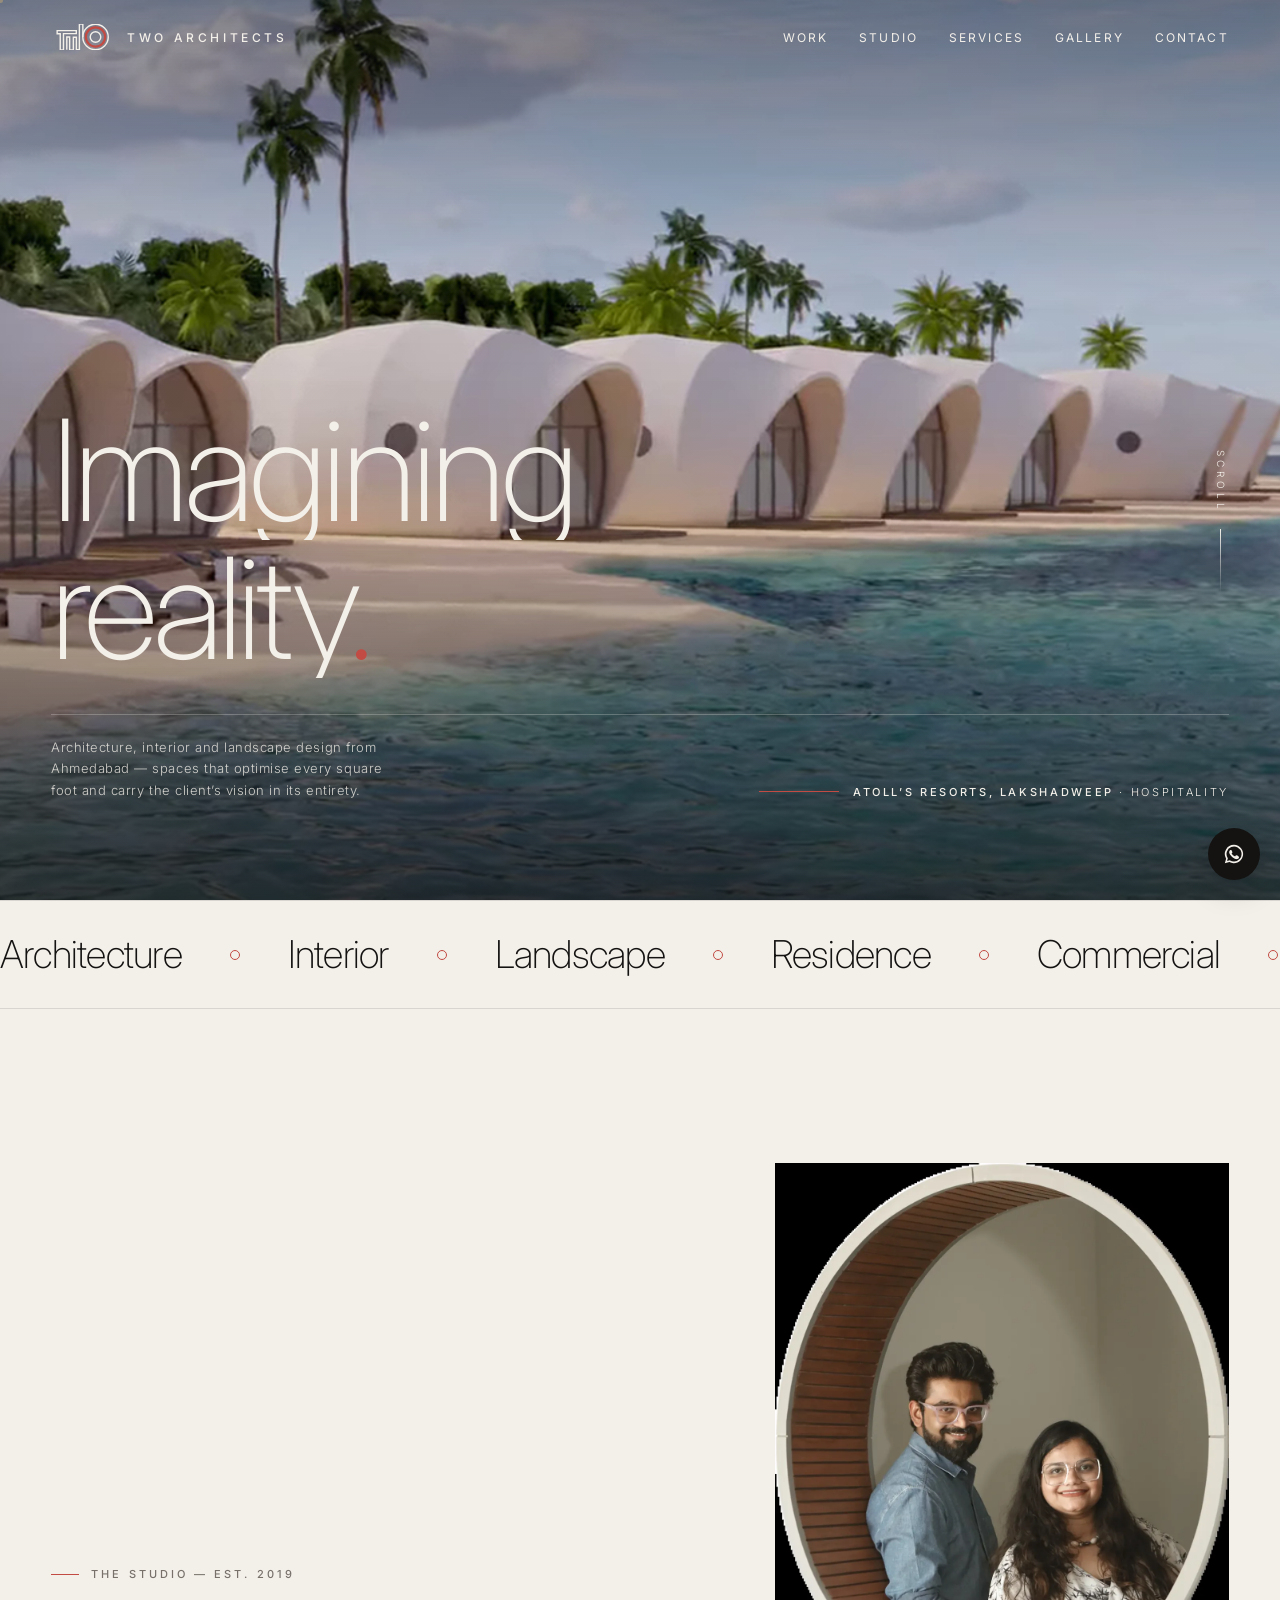
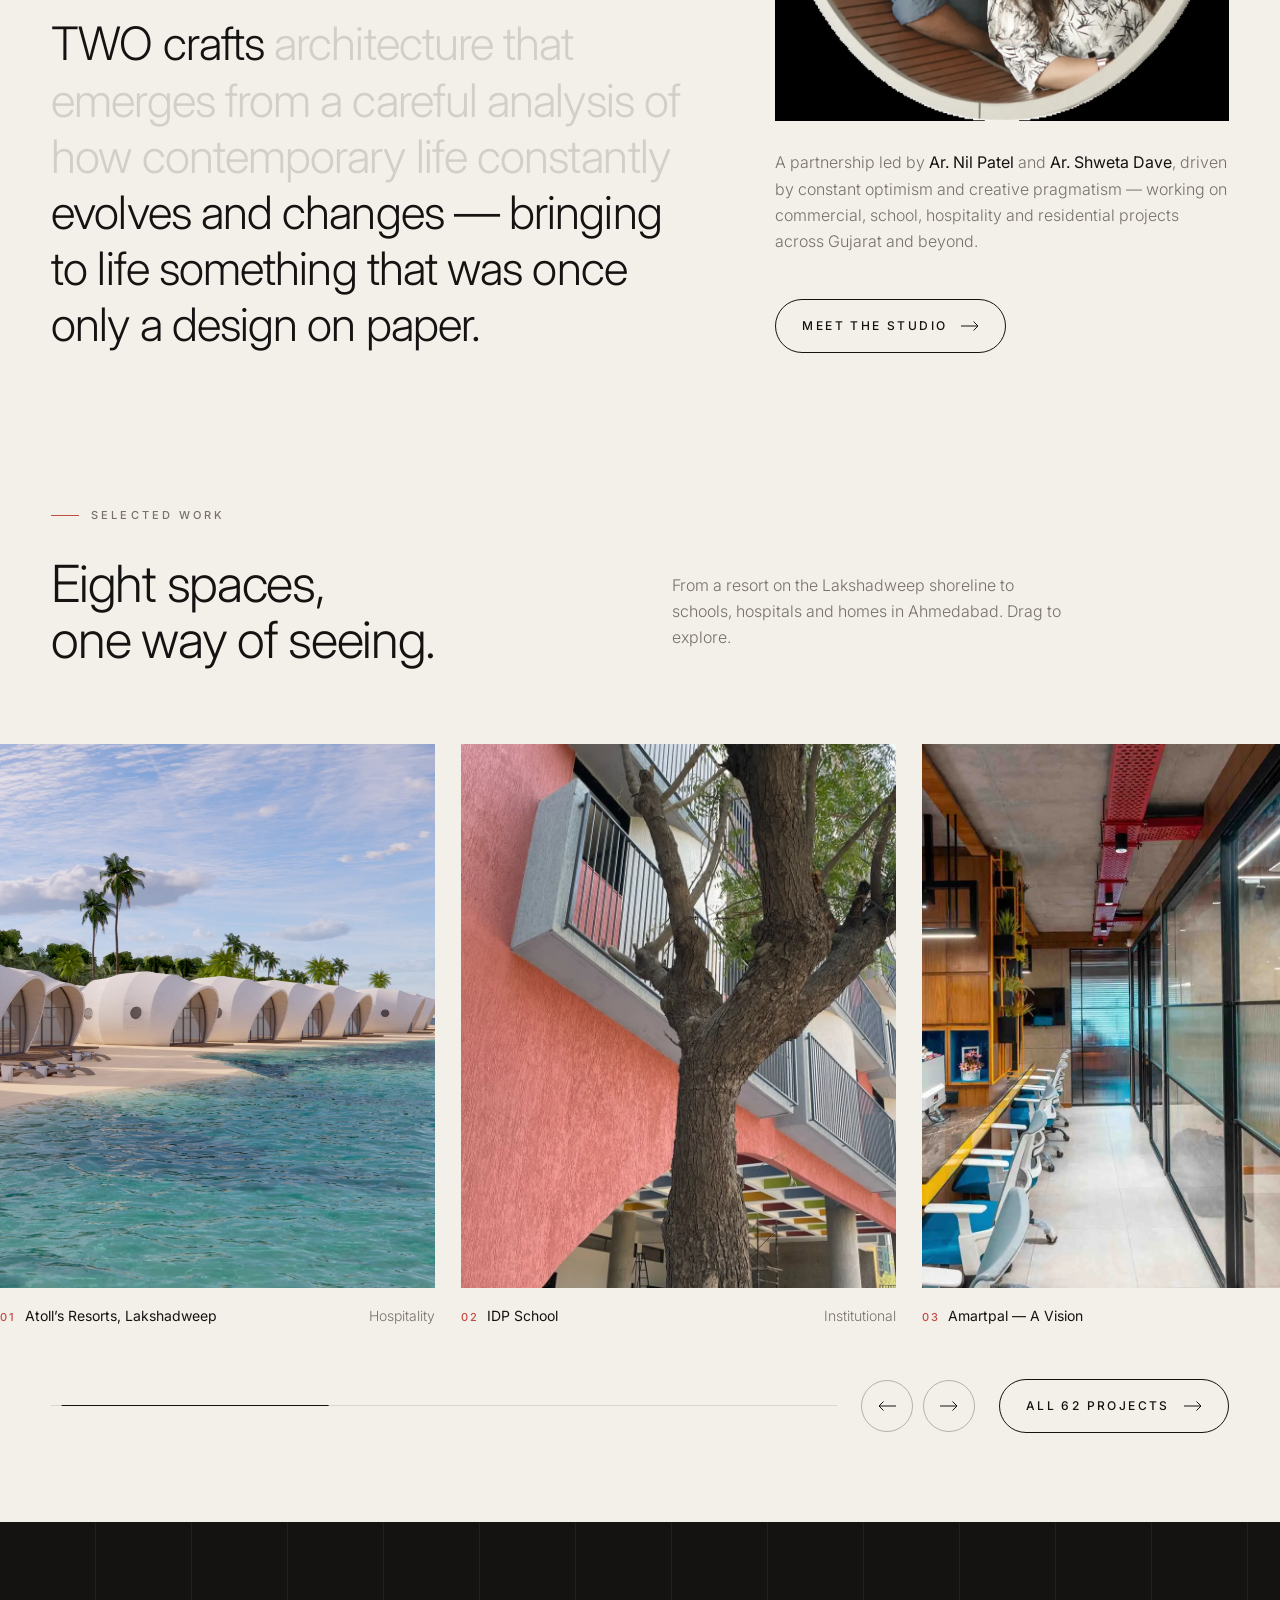
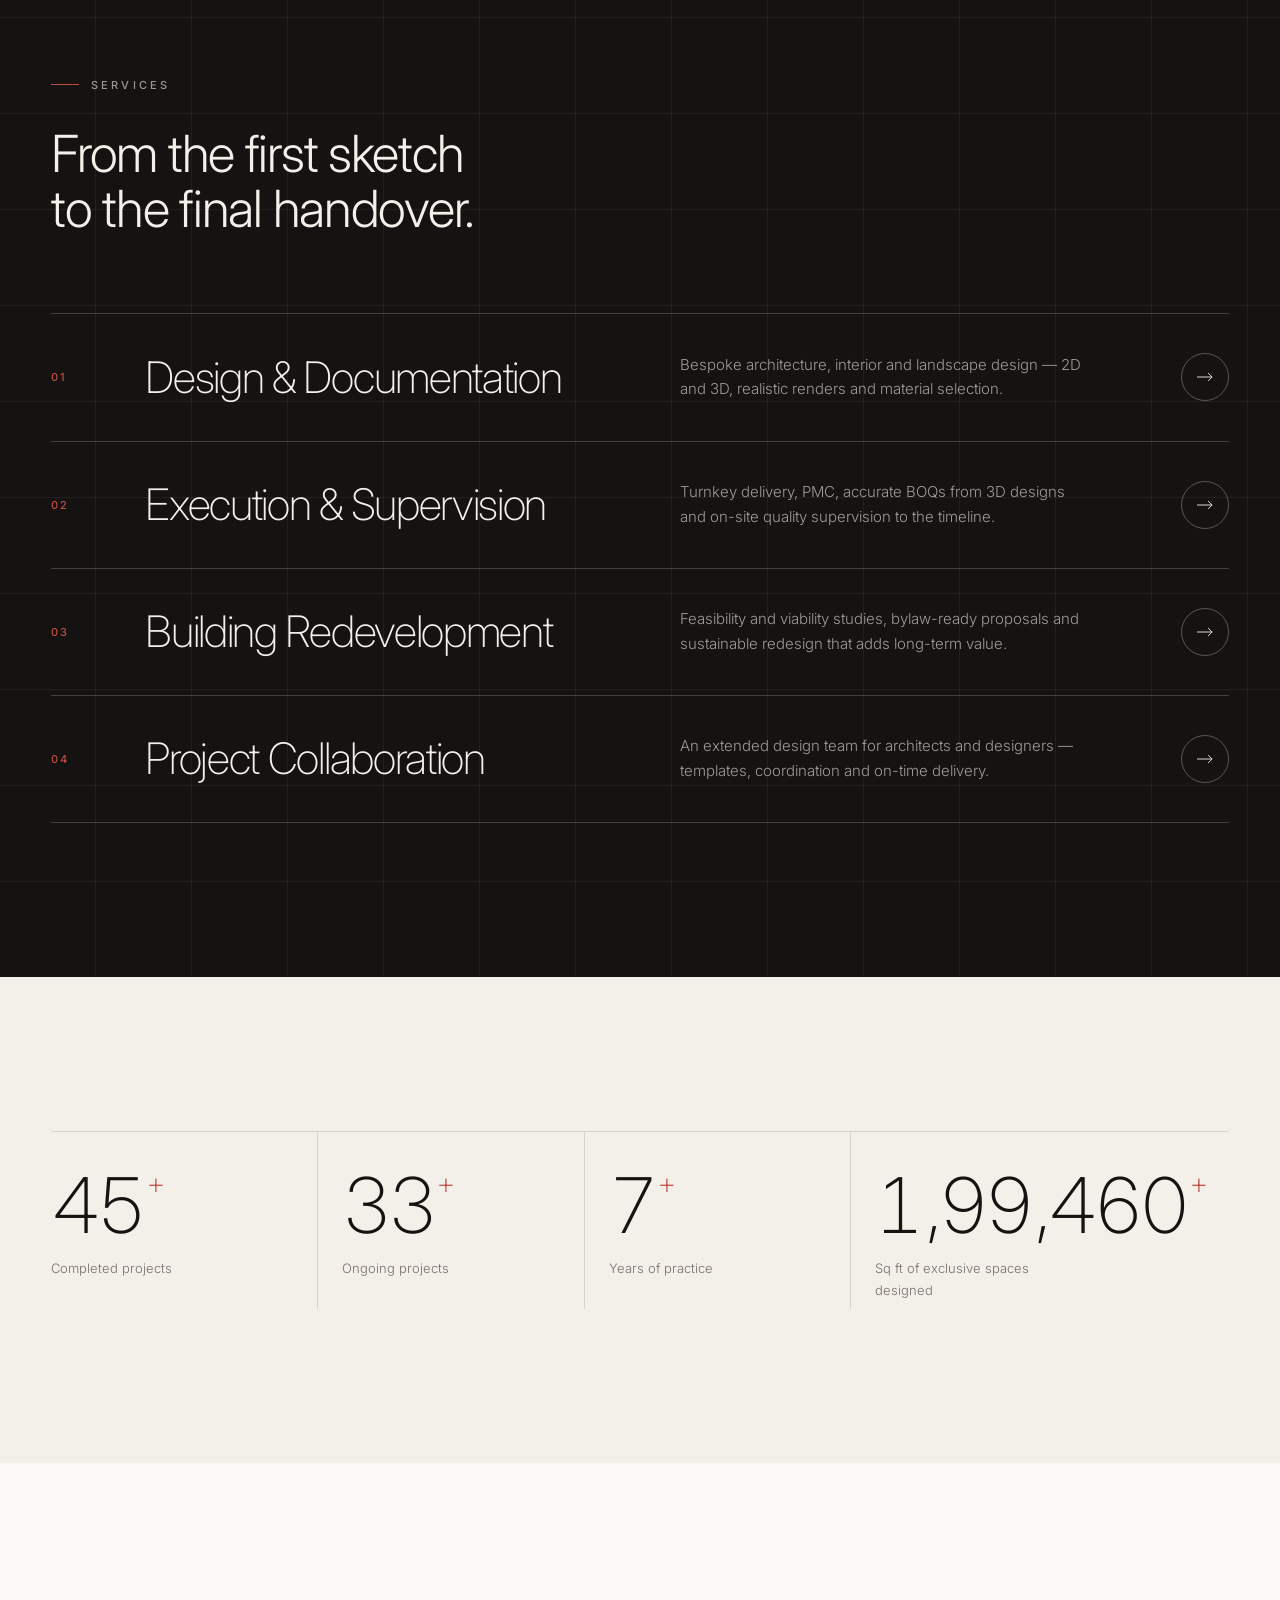
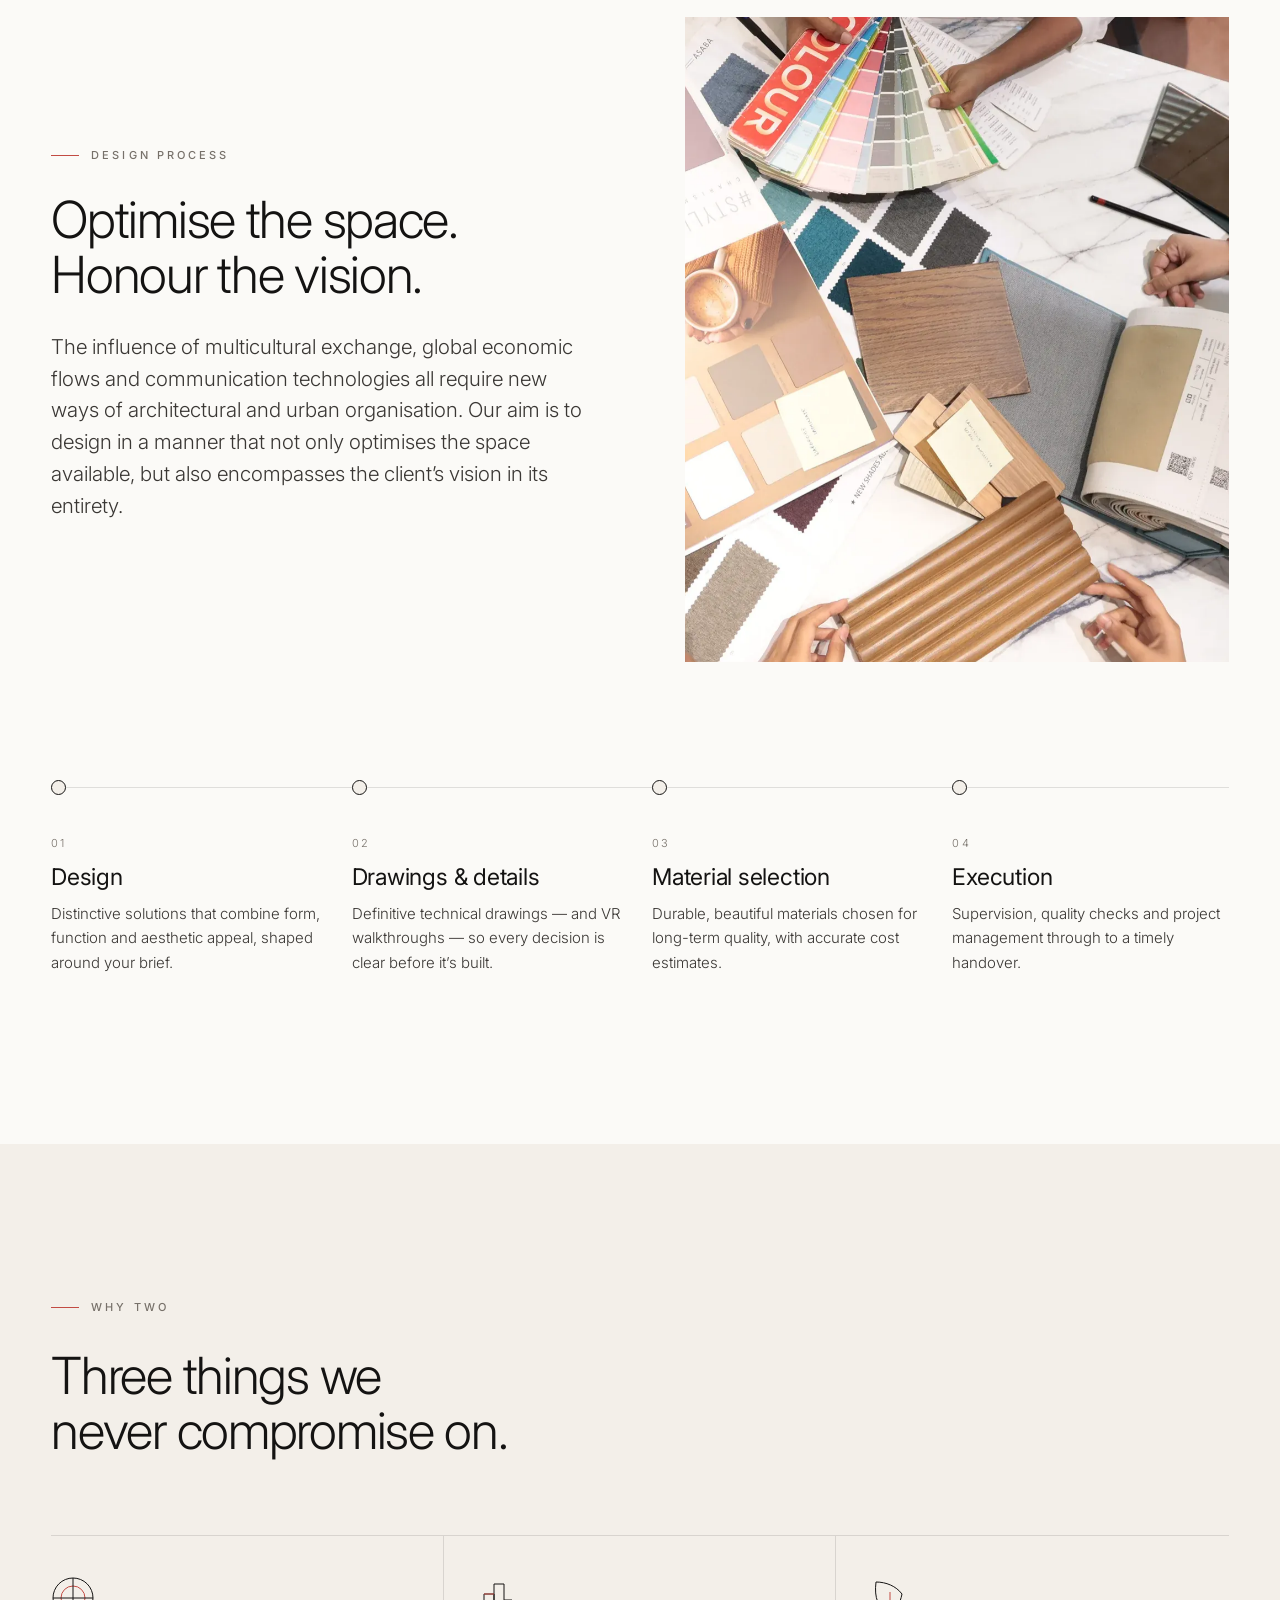
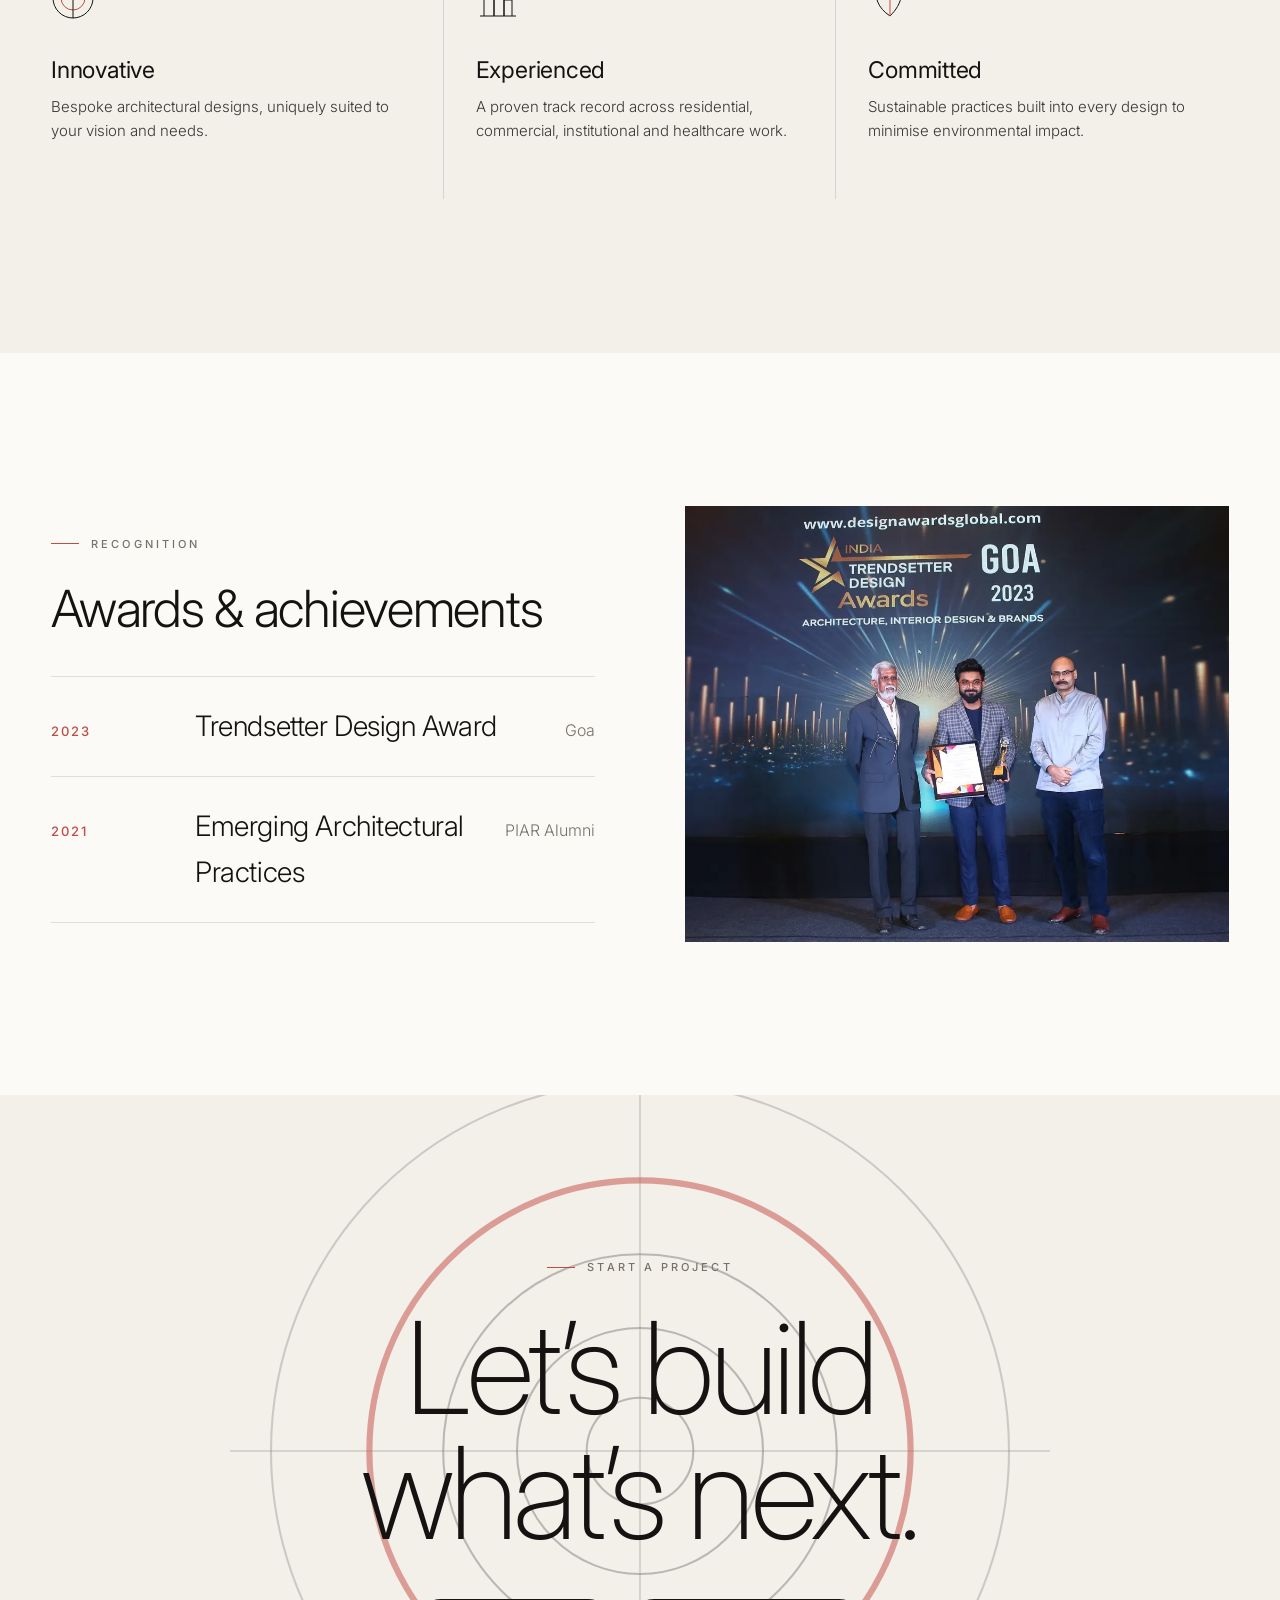
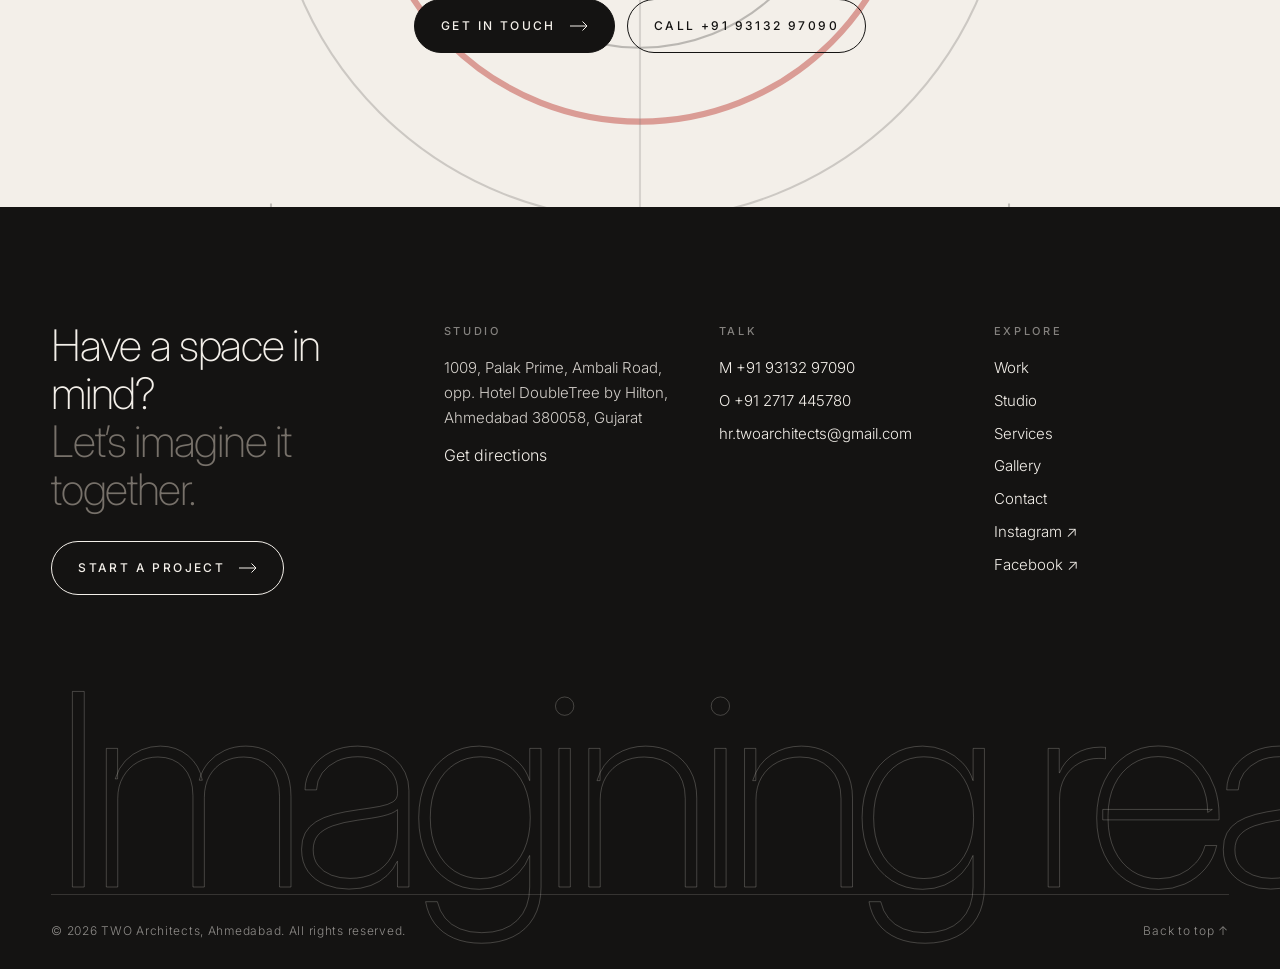
==== index.html @ dbe30d60 "Build minimal interactive TWO Architects website with page-transition films Six static pages (Home, " ====
<!doctype html>
<html lang="en">
<head>
<meta charset="utf-8">
<meta name="viewport" content="width=device-width, initial-scale=1, viewport-fit=cover">
<title>TWO Architects — Architecture, Interior & Landscape | Ahmedabad</title>
<meta name="description" content="TWO Architects is an Ahmedabad-based architecture, interior and landscape design studio led by Ar. Nil Patel and Ar. Shweta Dave. Imagining reality since 2019.">
<meta name="theme-color" content="#f3efe9">
<meta property="og:title" content="TWO Architects — Architecture, Interior & Landscape | Ahmedabad">
<meta property="og:description" content="TWO Architects is an Ahmedabad-based architecture, interior and landscape design studio led by Ar. Nil Patel and Ar. Shweta Dave. Imagining reality since 2019.">
<meta property="og:image" content="assets/video/hero-poster.jpg">
<link rel="icon" href="assets/img/favicon.svg" type="image/svg+xml">
<link rel="preconnect" href="https://fonts.googleapis.com">
<link rel="preconnect" href="https://fonts.gstatic.com" crossorigin>
<link href="https://fonts.googleapis.com/css2?family=Inter:wght@200;300;400;500&display=swap" rel="stylesheet">
<link rel="stylesheet" href="css/style.css">
</head>
<body data-page="home">
<a class="sr-only" href="#main">Skip to content</a>
<div class="arrive" aria-hidden="true"></div>
<header class="header is-dark">
  <div class="wrap">
    <a class="brand" href="index.html" aria-label="TWO Architects — home"><svg class="" viewBox="0 0 690 345" fill="none" stroke="currentColor" stroke-width="1.4" aria-hidden="true">
<path d="M2 88H256V128H86V343H43V130H2Z" vector-effect="non-scaling-stroke"/>
<path class="d2" d="M130 343V173H168V343H217V175H257V342H297V2H343V172" vector-effect="non-scaling-stroke"/>
<circle class="d3" cx="511" cy="172" r="169" vector-effect="non-scaling-stroke"/>
<circle class="d3" cx="511" cy="172" r="128" stroke="#c24b43" stroke-width="2.2" vector-effect="non-scaling-stroke"/>
<circle class="d4" cx="511" cy="172" r="70" vector-effect="non-scaling-stroke"/></svg><span class="brand-name">Two Architects</span></a>
    <nav class="nav" aria-label="Primary">
      <a href="work.html">Work</a><a href="studio.html">Studio</a><a href="services.html">Services</a><a href="gallery.html">Gallery</a><a href="contact.html">Contact</a>
    </nav>
    <button class="menu-btn" type="button" aria-expanded="false" aria-controls="menu"><span class="label">Menu</span><span class="bars" aria-hidden="true"></span></button>
  </div>
</header>
<div class="menu" id="menu">
  <ol><li><a href="index.html">Home</a></li><li><a href="work.html">Work</a></li><li><a href="studio.html">Studio</a></li><li><a href="services.html">Services</a></li><li><a href="gallery.html">Gallery</a></li><li><a href="contact.html">Contact</a></li></ol>
  <div class="menu-foot"><a href="tel:+919313297090">+91 93132 97090</a><a href="mailto:hr.twoarchitects@gmail.com">hr.twoarchitects@gmail.com</a><a href="https://www.instagram.com/two.architect" target="_blank" rel="noopener">Instagram</a></div>
</div>
<main id="main">

<div class="loader" aria-hidden="true">
  <div class="loader-inner">
    <svg class="draw" viewBox="0 0 690 345" fill="none" stroke="currentColor" stroke-width="6" aria-hidden="true">
<path d="M2 88H256V128H86V343H43V130H2Z"/>
<path class="d2" d="M130 343V173H168V343H217V175H257V342H297V2H343V172"/>
<circle class="d3" cx="511" cy="172" r="169"/>
<circle class="d3" cx="511" cy="172" r="128" stroke="#c24b43" stroke-width="15.600000000000001"/>
<circle class="d4" cx="511" cy="172" r="101"/><circle class="d4" cx="511" cy="172" r="84"/><circle class="d4" cx="511" cy="172" r="67"/><circle class="d4" cx="511" cy="172" r="50"/><circle class="d4" cx="511" cy="172" r="33"/></svg>
    <div class="loader-tag">Imagining reality</div>
    <div class="loader-count">000</div>
  </div>
</div>

<section class="hero" data-dark-hero>
  <img class="hero-poster" src="assets/video/hero-poster.jpg" alt="">
  <video autoplay muted loop playsinline preload="auto" poster="assets/video/hero-poster.jpg" data-shots="[[&quot;Atoll\u2019s Resorts, Lakshadweep&quot;, &quot;Hospitality&quot;], [&quot;IDP School&quot;, &quot;Institutional&quot;], [&quot;Amartpal \u2014 A Vision&quot;, &quot;Commercial&quot;], [&quot;Kailasam&quot;, &quot;Residence&quot;], [&quot;Baljeet Apartments, Vadaj&quot;, &quot;Residence&quot;], [&quot;Bungalow Interior, Shantivan&quot;, &quot;Residence&quot;], [&quot;Netrajyot Hospital&quot;, &quot;Healthcare&quot;], [&quot;Apartment Interior, Shayona City&quot;, &quot;Residence&quot;]]">
    <source src="assets/video/hero-reel.mp4" type="video/mp4">
    <source src="assets/video/hero-reel.webm" type="video/webm">
  </video>
  <div class="scroll-cue" aria-hidden="true">Scroll</div>
  <div class="hero-content">
    <div class="wrap reveal">
      <h1 class="display"><span class="mask"><span>Imagining</span></span><span class="mask"><span>reality<span class="accent">.</span></span></span></h1>
      <div class="hero-meta">
        <p>Architecture, interior and landscape design from Ahmedabad — spaces that optimise every square foot and carry the client’s vision in its entirety.</p>
        <div class="hero-now" aria-live="polite"><span class="bar"><i></i></span><span><b data-now-name>Atoll’s Resorts, Lakshadweep</b> · <span data-now-type>Hospitality</span></span></div>
      </div>
    </div>
  </div>
</section>

<div class="marquee" aria-hidden="true"><div class="marquee-track">
  <span>Architecture</span><span>Interior</span><span>Landscape</span><span>Residence</span><span>Commercial</span><span>Institutional</span><span>Healthcare</span><span>Hospitality</span><span>Architecture</span><span>Interior</span><span>Landscape</span><span>Residence</span><span>Commercial</span><span>Institutional</span><span>Healthcare</span><span>Hospitality</span>
</div></div>

<section class="section">
  <div class="wrap intro-grid">
    <div>
      <span class="eyebrow reveal">The studio — est. 2019</span>
      <p class="statement" style="margin-top:32px">TWO crafts architecture that emerges from a careful analysis of how contemporary life constantly evolves and changes — bringing to life something that was once only a design on paper.</p>
    </div>
    <div class="intro-side reveal" data-delay="2">
      <figure class="figure img-reveal" style="margin:0"><img src="assets/img/ceo_img_new.webp" alt="Ar. Nil Patel and Ar. Shweta Dave, founders of TWO Architects" loading="lazy"></figure>
      <p class="muted">A partnership led by <b style="color:var(--ink);font-weight:400">Ar. Nil Patel</b> and <b style="color:var(--ink);font-weight:400">Ar. Shweta Dave</b>, driven by constant optimism and creative pragmatism — working on commercial, school, hospitality and residential projects across Gujarat and beyond.</p>
      <a class="btn" href="studio.html" style="justify-self:start">Meet the studio <svg class="arrow" viewBox="0 0 18 10" fill="none" stroke="currentColor" aria-hidden="true"><path d="M0 5h17M12.5 0.5 17 5l-4.5 4.5"/></svg></a>
    </div>
  </div>
</section>

<section class="section section--tight" style="padding-top:0">
  <div class="wrap">
    <div class="sec-head">
      <span class="eyebrow reveal">Selected work</span>
      <h2 class="h2 reveal">Eight spaces,<br>one way of seeing.</h2>
      <p class="muted reveal" data-delay="1" style="max-width:40ch">From a resort on the Lakshadweep shoreline to schools, hospitals and homes in Ahmedabad. Drag to explore.</p>
    </div>
  </div>
  <div class="track-wrap">
    <div class="track" tabindex="0" aria-label="Featured projects"><a class="card" href="work.html" data-cursor="view" draggable="false">
  <div class="card-media"><img src="assets/hero/Fruxinfo-1754544459-6894394be436f.webp" alt="Atoll’s Resorts, Lakshadweep — Hospitality" loading="lazy" draggable="false"></div>
  <div class="card-info"><span><span class="card-idx">01</span>&nbsp;&nbsp;<b>Atoll’s Resorts, Lakshadweep</b></span><span class="muted">Hospitality</span></div>
</a><a class="card" href="work.html" data-cursor="view" draggable="false">
  <div class="card-media"><img src="assets/hero/Fruxinfo-1748238237-6833ff9d4c8e7.webp" alt="IDP School — Institutional" loading="lazy" draggable="false"></div>
  <div class="card-info"><span><span class="card-idx">02</span>&nbsp;&nbsp;<b>IDP School</b></span><span class="muted">Institutional</span></div>
</a><a class="card" href="work.html" data-cursor="view" draggable="false">
  <div class="card-media"><img src="assets/hero/Fruxinfo-1735820915-67768673ea534.webp" alt="Amartpal — A Vision — Commercial" loading="lazy" draggable="false"></div>
  <div class="card-info"><span><span class="card-idx">03</span>&nbsp;&nbsp;<b>Amartpal — A Vision</b></span><span class="muted">Commercial</span></div>
</a><a class="card" href="work.html" data-cursor="view" draggable="false">
  <div class="card-media"><img src="assets/hero/Fruxinfo-1748238520-683400b8e6536.webp" alt="Kailasam — Residence" loading="lazy" draggable="false"></div>
  <div class="card-info"><span><span class="card-idx">04</span>&nbsp;&nbsp;<b>Kailasam</b></span><span class="muted">Residence</span></div>
</a><a class="card" href="work.html" data-cursor="view" draggable="false">
  <div class="card-media"><img src="assets/hero/Fruxinfo-1754544375-689438f7069b6.webp" alt="Baljeet Apartments, Vadaj — Residence" loading="lazy" draggable="false"></div>
  <div class="card-info"><span><span class="card-idx">05</span>&nbsp;&nbsp;<b>Baljeet Apartments, Vadaj</b></span><span class="muted">Residence</span></div>
</a><a class="card" href="work.html" data-cursor="view" draggable="false">
  <div class="card-media"><img src="assets/hero/Fruxinfo-1754544363-689438eb31304.webp" alt="Bungalow Interior, Shantivan — Residence" loading="lazy" draggable="false"></div>
  <div class="card-info"><span><span class="card-idx">06</span>&nbsp;&nbsp;<b>Bungalow Interior, Shantivan</b></span><span class="muted">Residence</span></div>
</a><a class="card" href="work.html" data-cursor="view" draggable="false">
  <div class="card-media"><img src="assets/hero/Fruxinfo-1754544450-6894394250bc1.webp" alt="Netrajyot Hospital — Healthcare" loading="lazy" draggable="false"></div>
  <div class="card-info"><span><span class="card-idx">07</span>&nbsp;&nbsp;<b>Netrajyot Hospital</b></span><span class="muted">Healthcare</span></div>
</a><a class="card" href="work.html" data-cursor="view" draggable="false">
  <div class="card-media"><img src="assets/hero/Fruxinfo-1754543756-6894368c0d4a4.webp" alt="Apartment Interior, Shayona City — Residence" loading="lazy" draggable="false"></div>
  <div class="card-info"><span><span class="card-idx">08</span>&nbsp;&nbsp;<b>Apartment Interior, Shayona City</b></span><span class="muted">Residence</span></div>
</a></div>
    <div class="wrap track-ctrl">
      <div class="track-progress"><i></i></div>
      <div class="track-arrows"><button class="round-btn" type="button" data-dir="-1" aria-label="Previous projects"><svg viewBox="0 0 18 10" fill="none" stroke="currentColor" aria-hidden="true"><path d="M18 5H1M5.5 0.5 1 5l4.5 4.5"/></svg></button><button class="round-btn" type="button" data-dir="1" aria-label="Next projects"><svg viewBox="0 0 18 10" fill="none" stroke="currentColor" aria-hidden="true"><path d="M0 5h17M12.5 0.5 17 5l-4.5 4.5"/></svg></button></div>
      <a class="btn" href="work.html">All 62 projects <svg class="arrow" viewBox="0 0 18 10" fill="none" stroke="currentColor" aria-hidden="true"><path d="M0 5h17M12.5 0.5 17 5l-4.5 4.5"/></svg></a>
    </div>
  </div>
</section>

<section class="section section--dark blueprint">
  <div class="wrap">
    <div class="sec-head">
      <span class="eyebrow reveal">Services</span>
      <h2 class="h2 reveal">From the first sketch<br>to the final handover.</h2>
    </div>
    <ul class="svc-list"><li class="svc-item"><a href="services.html#design"><span class="n">01</span><h3>Design &amp; Documentation</h3><p>Bespoke architecture, interior and landscape design — 2D and 3D, realistic renders and material selection.</p><span class="go"><svg viewBox="0 0 18 10" fill="none" stroke="currentColor" aria-hidden="true"><path d="M0 5h17M12.5 0.5 17 5l-4.5 4.5"/></svg></span></a></li><li class="svc-item"><a href="services.html#execution"><span class="n">02</span><h3>Execution &amp; Supervision</h3><p>Turnkey delivery, PMC, accurate BOQs from 3D designs and on-site quality supervision to the timeline.</p><span class="go"><svg viewBox="0 0 18 10" fill="none" stroke="currentColor" aria-hidden="true"><path d="M0 5h17M12.5 0.5 17 5l-4.5 4.5"/></svg></span></a></li><li class="svc-item"><a href="services.html#redevelopment"><span class="n">03</span><h3>Building Redevelopment</h3><p>Feasibility and viability studies, bylaw-ready proposals and sustainable redesign that adds long-term value.</p><span class="go"><svg viewBox="0 0 18 10" fill="none" stroke="currentColor" aria-hidden="true"><path d="M0 5h17M12.5 0.5 17 5l-4.5 4.5"/></svg></span></a></li><li class="svc-item"><a href="services.html#collaboration"><span class="n">04</span><h3>Project Collaboration</h3><p>An extended design team for architects and designers — templates, coordination and on-time delivery.</p><span class="go"><svg viewBox="0 0 18 10" fill="none" stroke="currentColor" aria-hidden="true"><path d="M0 5h17M12.5 0.5 17 5l-4.5 4.5"/></svg></span></a></li></ul>
  </div>
  <div class="svc-float" aria-hidden="true"><img src="assets/img/designProcess.webp" alt="" loading="lazy"><img src="assets/hero/Fruxinfo-1754544363-689438eb31304.webp" alt="" loading="lazy"><img src="assets/hero/Fruxinfo-1754544375-689438f7069b6.webp" alt="" loading="lazy"><img src="assets/img/HomepageThestudio.webp" alt="" loading="lazy"></div>
</section>

<section class="section">
  <div class="wrap">
    <div class="stats">
      <div class="stat reveal"><div class="num"><span data-count="45">0</span><sup>+</sup></div><p>Completed projects</p></div>
      <div class="stat reveal" data-delay="1"><div class="num"><span data-count="33">0</span><sup>+</sup></div><p>Ongoing projects</p></div>
      <div class="stat reveal" data-delay="2"><div class="num"><span data-count="7">0</span><sup>+</sup></div><p>Years of practice</p></div>
      <div class="stat reveal" data-delay="3"><div class="num"><span data-count="200000">0</span><sup>+</sup></div><p>Sq ft of exclusive spaces designed</p></div>
    </div>
  </div>
</section>

<section class="section section--paper">
  <div class="wrap">
    <div class="split">
      <div>
        <span class="eyebrow reveal">Design process</span>
        <h2 class="h2 reveal" style="margin:28px 0 28px">Optimise the space.<br>Honour the vision.</h2>
        <p class="lead reveal" data-delay="1">The influence of multicultural exchange, global economic flows and communication technologies all require new ways of architectural and urban organisation. Our aim is to design in a manner that not only optimises the space available, but also encompasses the client’s vision in its entirety.</p>
      </div>
      <figure class="figure img-reveal" style="margin:0;overflow:hidden"><img data-parallax="50" src="assets/img/designProcess.webp" alt="Material samples and drawings on the studio table" loading="lazy"></figure>
    </div>
    <div class="process" style="margin-top:clamp(64px,8vw,120px)">
      <div class="process-line"><i></i></div>
      <div class="step"><span class="n">01</span><h3 class="h3">Design</h3><p>Distinctive solutions that combine form, function and aesthetic appeal, shaped around your brief.</p></div>
      <div class="step"><span class="n">02</span><h3 class="h3">Drawings &amp; details</h3><p>Definitive technical drawings — and VR walkthroughs — so every decision is clear before it’s built.</p></div>
      <div class="step"><span class="n">03</span><h3 class="h3">Material selection</h3><p>Durable, beautiful materials chosen for long-term quality, with accurate cost estimates.</p></div>
      <div class="step"><span class="n">04</span><h3 class="h3">Execution</h3><p>Supervision, quality checks and project management through to a timely handover.</p></div>
    </div>
  </div>
</section>

<section class="section">
  <div class="wrap">
    <div class="sec-head"><span class="eyebrow reveal">Why TWO</span><h2 class="h2 reveal">Three things we<br>never compromise on.</h2></div>
    <div class="pillars">
      <div class="pillar reveal"><svg viewBox="0 0 44 44"><circle cx="22" cy="22" r="20"/><circle cx="22" cy="22" r="12" stroke="#c24b43"/><path d="M22 2v40M2 22h40"/></svg><h3 class="h3">Innovative</h3><p>Bespoke architectural designs, uniquely suited to your vision and needs.</p></div>
      <div class="pillar reveal" data-delay="1"><svg viewBox="0 0 44 44"><path d="M4 40h36M8 40V18h10v22M18 40V8h10v32M28 40V24h8v16"/><path d="M8 18h10" stroke="#c24b43"/></svg><h3 class="h3">Experienced</h3><p>A proven track record across residential, commercial, institutional and healthcare work.</p></div>
      <div class="pillar reveal" data-delay="2"><svg viewBox="0 0 44 44"><path d="M22 40C10 32 6 22 8 6c10 0 20 4 26 12-2 10-6 16-12 22Z"/><path d="M22 40V16" stroke="#c24b43"/></svg><h3 class="h3">Committed</h3><p>Sustainable practices built into every design to minimise environmental impact.</p></div>
    </div>
  </div>
</section>

<section class="section section--paper">
  <div class="wrap">
    <div class="split">
      <div>
        <span class="eyebrow reveal">Recognition</span>
        <h2 class="h2 reveal" style="margin:28px 0 40px">Awards &amp; achievements</h2>
        <ul class="awards">
          <li class="reveal"><span class="yr">2023</span><span class="t">Trendsetter Design Award</span><span class="muted">Goa</span></li>
          <li class="reveal" data-delay="1"><span class="yr">2021</span><span class="t">Emerging Architectural Practices</span><span class="muted">PIAR Alumni</span></li>
        </ul>
      </div>
      <figure class="figure img-reveal" style="margin:0"><img src="assets/img/award3.webp" alt="TWO Architects receiving the Trendsetter Design Award, Goa 2023" loading="lazy"></figure>
    </div>
  </div>
</section>

<section class="section cta" style="overflow:hidden">
  <div class="cta-ring"><svg class="deco draw" viewBox="0 0 400 400" fill="none" stroke="#141312" stroke-width="1" style="transform:rotate(0deg)" aria-hidden="true">
<circle cx="200" cy="200" r="180" stroke-opacity=".35"/>
<circle class="d2" cx="200" cy="200" r="132" stroke="#c24b43" stroke-width="3"/>
<circle class="d3" cx="200" cy="200" r="96" stroke-opacity=".5"/>
<circle class="d3" cx="200" cy="200" r="60" stroke-opacity=".5"/>
<circle class="d4" cx="200" cy="200" r="26" stroke-opacity=".5"/>
<line x1="0" y1="200" x2="400" y2="200" stroke-opacity=".25" stroke-dasharray="4 6"/>
<line x1="200" y1="0" x2="200" y2="400" stroke-opacity=".25"/>
<path class="d2" d="M20 380H380M20 372v16M380 372v16" stroke-opacity=".45"/>
</svg></div>
  <div class="wrap" style="position:relative">
    <span class="eyebrow reveal">Start a project</span>
    <h2 class="display reveal" style="margin:28px 0 44px"><span class="mask"><span>Let’s build</span></span><span class="mask"><span>what’s next.</span></span></h2>
    <div class="reveal" data-delay="2" style="display:flex;gap:12px;justify-content:center;flex-wrap:wrap">
      <a class="btn btn--solid" href="contact.html">Get in touch <svg class="arrow" viewBox="0 0 18 10" fill="none" stroke="currentColor" aria-hidden="true"><path d="M0 5h17M12.5 0.5 17 5l-4.5 4.5"/></svg></a>
      <a class="btn" href="tel:+919313297090">Call +91 93132 97090</a>
    </div>
  </div>
</section>
</main>
<footer class="footer">
  <div class="wrap">
    <div class="footer-top">
      <div>
        <p class="footer-big">Have a space in mind?<br><span class="muted">Let’s imagine it together.</span></p>
        <a class="btn btn--light" href="contact.html">Start a project <svg class="arrow" viewBox="0 0 18 10" fill="none" stroke="currentColor" aria-hidden="true"><path d="M0 5h17M12.5 0.5 17 5l-4.5 4.5"/></svg></a>
      </div>
      <div>
        <h5>Studio</h5>
        <address>1009, Palak Prime, Ambali Road,<br>opp. Hotel DoubleTree by Hilton,<br>Ahmedabad 380058, Gujarat</address>
        <p style="margin-top:12px"><a class="link-line" href="https://maps.app.goo.gl/8aUZNFDbDiz1ufBs9" target="_blank" rel="noopener">Get directions</a></p>
      </div>
      <div>
        <h5>Talk</h5>
        <ul>
          <li><a class="link-line" href="tel:+919313297090">M +91 93132 97090</a></li>
          <li><a class="link-line" href="tel:+912717445780">O +91 2717 445780</a></li>
          <li><a class="link-line" href="mailto:hr.twoarchitects@gmail.com">hr.twoarchitects@gmail.com</a></li>
        </ul>
      </div>
      <div>
        <h5>Explore</h5>
        <ul>
          <li><a class="link-line" href="work.html">Work</a></li><li><a class="link-line" href="studio.html">Studio</a></li><li><a class="link-line" href="services.html">Services</a></li><li><a class="link-line" href="gallery.html">Gallery</a></li><li><a class="link-line" href="contact.html">Contact</a></li>
          <li><a class="link-line" href="https://www.instagram.com/two.architect" target="_blank" rel="noopener">Instagram ↗</a></li>
          <li><a class="link-line" href="https://www.facebook.com/share/BiSG3Xr5mefWeASH/" target="_blank" rel="noopener">Facebook ↗</a></li>
        </ul>
      </div>
    </div>
    <p class="footer-word" aria-hidden="true">Imagining reality</p>
    <div class="footer-bot">
      <span>© <span data-year>2026</span> TWO Architects, Ahmedabad. All rights reserved.</span>
      <a class="to-top link-line" href="#main">Back to top ↑</a>
    </div>
  </div>
</footer>
<a class="wa" href="https://api.whatsapp.com/send?phone=919313297090&amp;text=Hello%20TWO%20Architects" target="_blank" rel="noopener" aria-label="Chat with TWO Architects on WhatsApp">
  <svg viewBox="0 0 24 24" fill="currentColor" aria-hidden="true"><path d="M12 2a10 10 0 0 0-8.6 15.1L2 22l5-1.3A10 10 0 1 0 12 2Zm0 18.2a8.2 8.2 0 0 1-4.2-1.2l-.3-.2-3 .8.8-2.9-.2-.3A8.2 8.2 0 1 1 12 20.2Zm4.5-6.1c-.2-.1-1.5-.7-1.7-.8s-.4-.1-.6.1-.7.8-.8 1-.3.2-.6.1a6.7 6.7 0 0 1-3.3-2.9c-.2-.4.2-.4.7-1.3.1-.2 0-.3 0-.4l-.8-1.8c-.2-.5-.4-.4-.6-.4h-.5a1 1 0 0 0-.7.3 3 3 0 0 0-.9 2.2 5.2 5.2 0 0 0 1.1 2.7 11.8 11.8 0 0 0 4.5 4c1.7.7 2.3.8 3.2.6a2.7 2.7 0 0 0 1.8-1.2 2.2 2.2 0 0 0 .1-1.2c0-.1-.2-.2-.5-.3Z"/></svg>
</a>
<div class="pt" aria-hidden="true"><video muted playsinline preload="auto"></video></div>
<script src="js/data.js"></script>
<script src="js/main.js"></script>
</body>
</html>
---- css/style.css ----
/* ==========================================================================
   TWO Architects — Imagining Reality
   Minimal, editorial stylesheet. Tokens first; everything else builds on them.
   ========================================================================== */

:root {
  --bg: #f3efe9;          /* bone — also the last frame of every transition film */
  --paper: #fbfaf7;
  --ink: #141312;
  --ink-2: #3a3734;
  --muted: #77716a;
  --line: rgba(20, 19, 18, 0.12);
  --line-strong: rgba(20, 19, 18, 0.28);
  --accent: #c24b43;      /* the red ring from the TWO mark */
  --dark: #141312;
  --on-dark: #f3efe9;

  --font: "Inter", system-ui, -apple-system, "Segoe UI", Roboto, sans-serif;
  --ease: cubic-bezier(0.22, 1, 0.36, 1);
  --ease-in-out: cubic-bezier(0.65, 0, 0.35, 1);

  --gutter: clamp(16px, 4vw, 56px);
  --max: 1440px;
  --header-h: 76px;
}

*, *::before, *::after { box-sizing: border-box; }
html { -webkit-text-size-adjust: 100%; scroll-behavior: smooth; }
body {
  margin: 0;
  background: var(--bg);
  color: var(--ink);
  font-family: var(--font);
  font-weight: 300;
  font-size: 16px;
  line-height: 1.65;
  -webkit-font-smoothing: antialiased;
  overflow-x: hidden;
}
img, video { display: block; max-width: 100%; }
a { color: inherit; text-decoration: none; }
button { font: inherit; color: inherit; background: none; border: 0; cursor: pointer; padding: 0; }
::selection { background: var(--accent); color: #fff; }

.wrap { width: 100%; max-width: var(--max); margin: 0 auto; padding: 0 var(--gutter); }
.sr-only { position: absolute; width: 1px; height: 1px; overflow: hidden; clip: rect(0 0 0 0); white-space: nowrap; }

/* ---------- Type ---------- */
.eyebrow {
  display: inline-flex; align-items: center; gap: 12px;
  font-size: 11px; font-weight: 500; letter-spacing: 0.28em; text-transform: uppercase;
  color: var(--muted);
}
.eyebrow::before { content: ""; width: 28px; height: 1px; background: var(--accent); }
.display {
  font-weight: 200; letter-spacing: -0.035em; line-height: 0.98;
  font-size: clamp(44px, 8.4vw, 132px); margin: 0;
}
.h1 { font-weight: 200; letter-spacing: -0.03em; line-height: 1.02; font-size: clamp(40px, 6.2vw, 96px); margin: 0; }
.h2 { font-weight: 300; letter-spacing: -0.025em; line-height: 1.08; font-size: clamp(30px, 4vw, 58px); margin: 0; }
.h3 { font-weight: 400; letter-spacing: -0.01em; line-height: 1.25; font-size: clamp(20px, 1.8vw, 26px); margin: 0; }
.lead { font-size: clamp(18px, 1.6vw, 23px); line-height: 1.55; color: var(--ink-2); max-width: 46ch; }
.muted { color: var(--muted); }
em.accent, .accent { color: var(--accent); font-style: normal; }
p { margin: 0 0 1em; }

/* ---------- Buttons / links ---------- */
.btn {
  position: relative; display: inline-flex; align-items: center; gap: 14px;
  padding: 16px 26px; border: 1px solid currentColor; border-radius: 999px;
  font-size: 12px; font-weight: 500; letter-spacing: 0.2em; text-transform: uppercase;
  overflow: hidden; isolation: isolate; transition: color .5s var(--ease);
}
.btn::before {
  content: ""; position: absolute; inset: 0; z-index: -1; background: var(--ink);
  transform: translateY(101%); transition: transform .5s var(--ease);
}
.btn:hover { color: var(--bg); }
.btn:hover::before { transform: none; }
.btn--light { color: var(--on-dark); }
.btn--light::before { background: var(--on-dark); }
.btn--light:hover { color: var(--ink); }
.btn--solid { background: var(--ink); color: var(--bg); border-color: var(--ink); }
.btn--solid::before { background: var(--accent); }
.btn--solid:hover { color: #fff; border-color: var(--accent); }
.btn .arrow { width: 18px; height: 10px; transition: transform .5s var(--ease); }
.btn:hover .arrow { transform: translateX(4px); }

.link-line { position: relative; display: inline-block; }
.link-line::after {
  content: ""; position: absolute; left: 0; right: 0; bottom: -2px; height: 1px;
  background: currentColor; transform: scaleX(0); transform-origin: right; transition: transform .5s var(--ease);
}
.link-line:hover::after { transform: scaleX(1); transform-origin: left; }

/* ---------- Header ---------- */
.header {
  position: fixed; inset: 0 0 auto 0; z-index: 50; height: var(--header-h);
  display: flex; align-items: center;
  transition: background .5s var(--ease), color .5s var(--ease), transform .6s var(--ease), border-color .5s;
  border-bottom: 1px solid transparent;
}
.header .wrap { display: flex; align-items: center; justify-content: space-between; gap: 24px; }
.header.is-dark { color: var(--on-dark); }
.header.is-scrolled { background: rgba(243, 239, 233, 0.86); backdrop-filter: blur(14px); -webkit-backdrop-filter: blur(14px); color: var(--ink); border-color: var(--line); }
.header.is-hidden { transform: translateY(-100%); }
.brand { display: flex; align-items: center; gap: 12px; }
.brand svg { width: 64px; height: 26px; }
.brand-name { font-size: 12px; font-weight: 500; letter-spacing: 0.3em; text-transform: uppercase; white-space: nowrap; }
.nav { display: flex; gap: clamp(18px, 2.4vw, 40px); }
.nav a { font-size: 12px; font-weight: 400; letter-spacing: 0.18em; text-transform: uppercase; position: relative; padding: 6px 0; }
.nav a::after { content: ""; position: absolute; left: 0; bottom: 0; height: 1px; width: 100%; background: currentColor; transform: scaleX(0); transform-origin: right; transition: transform .5s var(--ease); }
.nav a:hover::after, .nav a[aria-current="page"]::after { transform: scaleX(1); transform-origin: left; }
.nav a[aria-current="page"]::before { content: ""; position: absolute; left: -10px; top: 50%; width: 4px; height: 4px; border-radius: 50%; background: var(--accent); transform: translateY(-50%); }
.menu-btn { display: none; align-items: center; gap: 10px; font-size: 12px; letter-spacing: 0.2em; text-transform: uppercase; }
.menu-btn .bars { width: 26px; height: 10px; position: relative; }
.menu-btn .bars::before, .menu-btn .bars::after { content: ""; position: absolute; left: 0; right: 0; height: 1px; background: currentColor; transition: transform .5s var(--ease), top .5s var(--ease); }
.menu-btn .bars::before { top: 0; } .menu-btn .bars::after { top: 9px; }
.menu-open .menu-btn .bars::before { top: 5px; transform: rotate(45deg); }
.menu-open .menu-btn .bars::after { top: 5px; transform: rotate(-45deg); }

/* Full-screen menu (mobile + tablet) */
.menu {
  position: fixed; inset: 0; z-index: 45; background: var(--dark); color: var(--on-dark);
  clip-path: inset(0 0 100% 0); transition: clip-path .9s var(--ease-in-out);
  display: flex; flex-direction: column; justify-content: flex-end; padding: calc(var(--header-h) + 24px) var(--gutter) 40px;
}
.menu-open .menu { clip-path: inset(0 0 0 0); }
.menu-open .header { color: var(--on-dark); background: transparent; border-color: transparent; backdrop-filter: none; }
.menu ol { list-style: none; margin: 0; padding: 0; counter-reset: m; }
.menu li { overflow: hidden; border-top: 1px solid rgba(243,239,233,.14); }
.menu li a { display: flex; align-items: baseline; gap: 18px; padding: 14px 0; font-size: clamp(36px, 10vw, 64px); font-weight: 200; letter-spacing: -0.03em; line-height: 1.1; transform: translateY(100%); transition: transform .8s var(--ease); }
.menu li a::before { counter-increment: m; content: "0" counter(m); font-size: 11px; letter-spacing: .2em; color: var(--accent); font-weight: 500; }
.menu-open .menu li a { transform: none; }
.menu-open .menu li:nth-child(2) a { transition-delay: .05s; } .menu-open .menu li:nth-child(3) a { transition-delay: .1s; }
.menu-open .menu li:nth-child(4) a { transition-delay: .15s; } .menu-open .menu li:nth-child(5) a { transition-delay: .2s; }
.menu-open .menu li:nth-child(6) a { transition-delay: .25s; }
.menu-foot { margin-top: 32px; display: flex; flex-wrap: wrap; gap: 8px 28px; font-size: 13px; color: rgba(243,239,233,.7); }
.menu-open { overflow: hidden; }

/* ---------- Page-transition film ---------- */
.pt {
  position: fixed; inset: 0; z-index: 100; pointer-events: none;
  background: var(--dark); opacity: 0; visibility: hidden;
}
.pt video { position: absolute; inset: 0; width: 100%; height: 100%; object-fit: cover; }
.pt.is-playing { opacity: 1; visibility: visible; pointer-events: all; transition: opacity .25s linear; }
/* arrival cover: same colour as the film's final frame, so the cut is invisible */
.arrive {
  position: fixed; inset: 0; z-index: 99; background: var(--bg); pointer-events: none;
  animation: arrive 1s var(--ease) .05s forwards;
}
.arrive::after { /* thin accent line sweeping as the page settles */
  content: ""; position: absolute; left: 0; top: 50%; height: 1px; width: 100%; background: var(--accent);
  transform: scaleX(0); transform-origin: left; animation: sweep .9s var(--ease) forwards;
}
@keyframes arrive { to { opacity: 0; visibility: hidden; } }
@keyframes sweep { 60% { transform: scaleX(1); opacity: 1; } 100% { transform: scaleX(1); opacity: 0; } }
.no-arrive .arrive { display: none; }

/* ---------- Preloader (first visit on home) ---------- */
.loader {
  position: fixed; inset: 0; z-index: 120; background: var(--bg); display: grid; place-items: center;
  transition: clip-path 1.1s var(--ease-in-out); clip-path: inset(0 0 0 0);
}
.loader.is-done { clip-path: inset(0 0 100% 0); }
.loader-inner { display: grid; justify-items: center; gap: 22px; }
.loader svg { width: min(340px, 70vw); height: auto; }
.loader-count { font-size: 11px; letter-spacing: .3em; color: var(--muted); font-variant-numeric: tabular-nums; }
.loader-tag { font-size: 11px; letter-spacing: .5em; text-transform: uppercase; opacity: 0; animation: fadeIn .8s 1.2s forwards; }
@keyframes fadeIn { to { opacity: 1; } }

/* Line-drawing for the TWO mark & blueprint graphics */
.draw path, .draw circle, .draw line, .draw polyline, .draw rect {
  stroke-dasharray: var(--len, 2000); stroke-dashoffset: var(--len, 2000);
  animation: draw 1.8s var(--ease-in-out) forwards;
}
.draw .d2 { animation-delay: .25s; } .draw .d3 { animation-delay: .5s; } .draw .d4 { animation-delay: .75s; }
@keyframes draw { to { stroke-dashoffset: 0; } }

/* ---------- Custom cursor ---------- */
.cursor, .cursor-dot { position: fixed; left: 0; top: 0; z-index: 200; pointer-events: none; border-radius: 50%; mix-blend-mode: difference; }
.cursor { width: 38px; height: 38px; margin: -19px 0 0 -19px; border: 1px solid #fff; transition: width .35s var(--ease), height .35s var(--ease), margin .35s var(--ease), background .35s; display: grid; place-items: center; }
.cursor-dot { width: 5px; height: 5px; margin: -2.5px 0 0 -2.5px; background: #fff; }
.cursor span { font-size: 10px; letter-spacing: .22em; text-transform: uppercase; color: #000; opacity: 0; transition: opacity .2s; font-weight: 500; }
.cursor.is-link { width: 64px; height: 64px; margin: -32px 0 0 -32px; }
.cursor.is-view { width: 96px; height: 96px; margin: -48px 0 0 -48px; background: #fff; }
.cursor.is-view span { opacity: 1; }
@media (hover: none), (pointer: coarse) { .cursor, .cursor-dot { display: none; } }

/* ---------- Reveal on scroll ---------- */
.reveal { opacity: 0; transform: translateY(40px); transition: opacity 1.1s var(--ease), transform 1.1s var(--ease); }
.reveal.is-in { opacity: 1; transform: none; }
.reveal[data-delay="1"] { transition-delay: .1s; } .reveal[data-delay="2"] { transition-delay: .2s; }
.reveal[data-delay="3"] { transition-delay: .3s; } .reveal[data-delay="4"] { transition-delay: .4s; }
.mask { overflow: hidden; display: block; }
.mask > span { display: block; transform: translateY(105%); transition: transform 1.2s var(--ease); }
.is-in .mask > span, .mask.is-in > span { transform: none; }
.is-in .mask:nth-child(2) > span { transition-delay: .08s; } .is-in .mask:nth-child(3) > span { transition-delay: .16s; }
.img-reveal { overflow: hidden; position: relative; }
.img-reveal img, .img-reveal video { transform: scale(1.18); transition: transform 1.6s var(--ease); }
.img-reveal::after { content: ""; position: absolute; inset: 0; background: var(--bg); transform-origin: top; transition: transform 1.2s var(--ease-in-out); }
.img-reveal.is-in::after { transform: scaleY(0); }
.img-reveal.is-in img, .img-reveal.is-in video { transform: scale(1); }

/* ---------- Sections ---------- */
.section { padding: clamp(80px, 12vw, 180px) 0; position: relative; }
.section--tight { padding: clamp(56px, 7vw, 110px) 0; }
.section--dark { background: var(--dark); color: var(--on-dark); }
.section--dark .eyebrow, .section--dark .muted { color: rgba(243,239,233,.6); }
.section--paper { background: var(--paper); }
.blueprint { /* faint drafting grid */
  background-image:
    linear-gradient(var(--line) 1px, transparent 1px),
    linear-gradient(90deg, var(--line) 1px, transparent 1px);
  background-size: 96px 96px; background-position: -1px -1px;
}
.section--dark.blueprint { background-image: linear-gradient(rgba(243,239,233,.06) 1px, transparent 1px), linear-gradient(90deg, rgba(243,239,233,.06) 1px, transparent 1px); }
.sec-head { display: grid; grid-template-columns: 1fr 1fr; gap: 32px 64px; align-items: end; margin-bottom: clamp(48px, 6vw, 96px); }
.sec-head .eyebrow { grid-column: 1 / -1; }
.rule { height: 1px; background: var(--line); border: 0; margin: 0; }

/* ---------- Home hero ---------- */
.hero { position: relative; height: 100svh; min-height: 620px; color: var(--on-dark); overflow: hidden; background: var(--dark); }
.hero video, .hero .hero-poster { position: absolute; inset: 0; width: 100%; height: 100%; object-fit: cover; }
.hero::after { content: ""; position: absolute; inset: 0; background: linear-gradient(180deg, rgba(20,19,18,.45) 0%, rgba(20,19,18,.1) 35%, rgba(20,19,18,.15) 60%, rgba(20,19,18,.75) 100%); }
.hero-content { position: absolute; inset: auto 0 0 0; z-index: 2; padding-bottom: clamp(88px, 11vh, 112px); }
.hero .display { font-size: clamp(52px, 11vw, 176px); }
.hero .display .mask > span { transition-duration: 1.4s; }
.hero-meta { display: flex; flex-wrap: wrap; justify-content: space-between; align-items: end; gap: 24px; margin-top: clamp(24px, 4vh, 48px); padding-top: 22px; border-top: 1px solid rgba(243,239,233,.25); font-size: 13px; letter-spacing: .04em; }
.hero-meta p { margin: 0; max-width: 42ch; color: rgba(243,239,233,.82); }
.hero-now { display: flex; align-items: center; gap: 14px; font-size: 11px; letter-spacing: .24em; text-transform: uppercase; }
.hero-now b { font-weight: 500; }
.hero-now .bar { width: 80px; height: 1px; background: rgba(243,239,233,.3); position: relative; overflow: hidden; }
.hero-now .bar i { position: absolute; inset: 0; background: var(--accent); transform-origin: left; animation: heroBar 3.2s linear infinite; }
@keyframes heroBar { from { transform: scaleX(0); } to { transform: scaleX(1); } }
.scroll-cue { position: absolute; right: var(--gutter); top: 50%; z-index: 2; writing-mode: vertical-rl; font-size: 10px; letter-spacing: .4em; text-transform: uppercase; display: flex; align-items: center; gap: 16px; }
.scroll-cue::after { content: ""; width: 1px; height: 64px; background: linear-gradient(var(--on-dark), transparent); animation: cue 2s var(--ease-in-out) infinite; transform-origin: top; }
@keyframes cue { 0% { transform: scaleY(0); } 50% { transform: scaleY(1); transform-origin: top; } 51% { transform-origin: bottom; } 100% { transform: scaleY(0); transform-origin: bottom; } }
.sound-btn { position: absolute; z-index: 3; left: var(--gutter); top: calc(var(--header-h) + 16px); font-size: 10px; letter-spacing: .3em; text-transform: uppercase; color: rgba(243,239,233,.7); display: flex; gap: 10px; align-items: center; }
.sound-btn i { width: 6px; height: 6px; border-radius: 50%; background: var(--accent); animation: pulse 1.6s infinite; }
@keyframes pulse { 50% { opacity: .2; } }

/* Marquee */
.marquee { overflow: hidden; border-block: 1px solid var(--line); padding: 22px 0; white-space: nowrap; user-select: none; }
.marquee-track { display: inline-flex; gap: 48px; animation: marquee 38s linear infinite; padding-right: 48px; }
.marquee span { font-size: clamp(22px, 3vw, 40px); font-weight: 200; letter-spacing: -0.02em; display: inline-flex; align-items: center; gap: 48px; }
.marquee span::after { content: ""; width: 10px; height: 10px; border: 1px solid var(--accent); border-radius: 50%; }
@keyframes marquee { to { transform: translateX(-50%); } }

/* Scroll-lit statement */
.statement { font-size: clamp(26px, 3.6vw, 52px); font-weight: 300; line-height: 1.22; letter-spacing: -0.02em; max-width: 24ch; margin: 0; }
.statement .w { opacity: .14; transition: opacity .3s linear; }
.statement .w.on { opacity: 1; }
.intro-grid { display: grid; grid-template-columns: 1.4fr 1fr; gap: clamp(40px, 7vw, 120px); align-items: end; }
.intro-side { display: grid; gap: 28px; }

/* Featured horizontal track */
.track-wrap { position: relative; }
.track { display: flex; gap: clamp(16px, 2vw, 28px); overflow-x: auto; scroll-snap-type: x mandatory; padding: 0 var(--gutter) 24px; scrollbar-width: none; cursor: grab; }
.track::-webkit-scrollbar { display: none; }
.track.is-drag { cursor: grabbing; scroll-snap-type: none; }
.track.is-drag a { pointer-events: none; }
.card { flex: 0 0 clamp(270px, 34vw, 520px); scroll-snap-align: start; }
.card-media { position: relative; aspect-ratio: 4 / 5; overflow: hidden; background: #ddd6cc; }
.card-media img { width: 100%; height: 100%; object-fit: cover; transform: scale(1.06); transition: transform 1.2s var(--ease), filter .8s; }
.card:hover .card-media img { transform: scale(1); }
.card-info { display: flex; justify-content: space-between; gap: 16px; padding-top: 16px; font-size: 14px; }
.card-info b { font-weight: 400; }
.card-idx { font-size: 11px; letter-spacing: .2em; color: var(--accent); font-weight: 500; }
.track-ctrl { display: flex; align-items: center; gap: 24px; justify-content: space-between; margin-top: 28px; }
.track-progress { flex: 1; height: 1px; background: var(--line); position: relative; }
.track-progress i { position: absolute; left: 0; top: 0; bottom: 0; background: var(--ink); width: 20%; transition: transform .15s linear; transform-origin: left; }
.track-arrows { display: flex; gap: 10px; }
.round-btn { width: 52px; height: 52px; border: 1px solid var(--line-strong); border-radius: 50%; display: grid; place-items: center; transition: background .4s var(--ease), color .4s, border-color .4s; }
.round-btn:hover { background: var(--ink); color: var(--bg); border-color: var(--ink); }
.round-btn svg { width: 18px; height: 10px; }

/* Services hover list */
.svc-list { list-style: none; margin: 0; padding: 0; border-top: 1px solid currentColor; border-color: rgba(243,239,233,.2); }
.svc-item { border-bottom: 1px solid rgba(243,239,233,.2); }
.svc-item a { display: grid; grid-template-columns: 70px 1.1fr 1fr 60px; gap: 24px; align-items: center; padding: clamp(24px, 3vw, 40px) 0; transition: padding .6s var(--ease), color .4s; }
.svc-item .n { font-size: 11px; letter-spacing: .2em; color: var(--accent); font-weight: 500; }
.svc-item h3 { font-size: clamp(26px, 3.4vw, 50px); font-weight: 200; letter-spacing: -0.03em; line-height: 1.05; margin: 0; }
.svc-item p { margin: 0; color: rgba(243,239,233,.62); font-size: 15px; max-width: 46ch; }
.svc-item .go { justify-self: end; width: 48px; height: 48px; border-radius: 50%; border: 1px solid rgba(243,239,233,.3); display: grid; place-items: center; transition: transform .6s var(--ease), background .4s, border-color .4s; }
.svc-item .go svg { width: 16px; height: 10px; }
.svc-item a:hover { padding-left: 16px; }
.svc-item a:hover .go { background: var(--accent); border-color: var(--accent); transform: rotate(-45deg); }
.svc-float { position: fixed; left: 0; top: 0; z-index: 30; width: 300px; aspect-ratio: 4/5; pointer-events: none; overflow: hidden; opacity: 0; transform: scale(.8); transition: opacity .4s var(--ease), transform .5s var(--ease); }
.svc-float.on { opacity: 1; transform: scale(1); }
.svc-float img { position: absolute; inset: 0; width: 100%; height: 100%; object-fit: cover; opacity: 0; transition: opacity .4s; }
.svc-float img.on { opacity: 1; }
@media (hover: none) { .svc-float { display: none; } }

/* Stats */
.stats { display: grid; grid-template-columns: repeat(4, 1fr); border-top: 1px solid var(--line); }
.stat { padding: 36px 24px 8px 0; border-right: 1px solid var(--line); }
.stat + .stat { padding-left: 24px; }
.stat:last-child { border-right: 0; }
.stat .num { font-size: clamp(44px, 6vw, 92px); font-weight: 200; letter-spacing: -0.05em; line-height: 1; font-variant-numeric: tabular-nums; }
.stat .num sup { font-size: .4em; color: var(--accent); vertical-align: top; margin-left: 2px; }
.stat p { margin: 14px 0 0; font-size: 13px; color: var(--muted); max-width: 22ch; }

/* Process (scroll-drawn line) */
.process { position: relative; display: grid; grid-template-columns: repeat(4, 1fr); gap: 24px; }
.process-line { position: absolute; left: 0; right: 0; top: 23px; height: 1px; background: var(--line); }
.process-line i { position: absolute; inset: 0; background: var(--accent); transform-origin: left; transform: scaleX(var(--p, 0)); }
.step { position: relative; padding-top: 64px; }
.step::before { content: ""; position: absolute; top: 16px; left: 0; width: 15px; height: 15px; border-radius: 50%; background: var(--bg); border: 1px solid var(--ink); transition: background .5s, border-color .5s; }
.step.is-on::before { background: var(--accent); border-color: var(--accent); }
.step .n { font-size: 11px; letter-spacing: .2em; color: var(--muted); }
.step h3 { margin: 8px 0 10px; }
.step p { font-size: 15px; color: var(--ink-2); }

/* Split / feature */
.split { display: grid; grid-template-columns: 1fr 1fr; gap: clamp(40px, 7vw, 120px); align-items: center; }
.split--rev > :first-child { order: 2; }
.figure { position: relative; }
.figure img { width: 100%; height: auto; object-fit: cover; }
.figure figcaption { margin-top: 12px; font-size: 12px; letter-spacing: .12em; color: var(--muted); text-transform: uppercase; }
.parallax { will-change: transform; }

/* Why us / pillars */
.pillars { display: grid; grid-template-columns: repeat(3, 1fr); gap: 0; border-top: 1px solid var(--line); }
.pillar { padding: 40px 32px 40px 0; border-right: 1px solid var(--line); }
.pillar + .pillar { padding-left: 32px; }
.pillar:last-child { border-right: 0; }
.pillar svg { width: 44px; height: 44px; margin-bottom: 28px; stroke: var(--ink); fill: none; stroke-width: 1; }
.pillar h3 { margin-bottom: 10px; }
.pillar p { color: var(--ink-2); font-size: 15px; }

/* Awards list */
.awards { list-style: none; margin: 0; padding: 0; border-top: 1px solid var(--line); }
.awards li { display: grid; grid-template-columns: 120px 1fr auto; gap: 24px; align-items: baseline; padding: 26px 0; border-bottom: 1px solid var(--line); transition: padding .5s var(--ease); }
.awards li:hover { padding-left: 12px; }
.awards .yr { font-size: 13px; letter-spacing: .14em; color: var(--accent); font-weight: 500; }
.awards .t { font-size: clamp(20px, 2.2vw, 30px); font-weight: 300; letter-spacing: -0.015em; }

/* CTA */
.cta { text-align: center; }
.cta .display { font-size: clamp(48px, 10vw, 160px); }
.cta-ring { position: absolute; inset: 0; display: grid; place-items: center; pointer-events: none; opacity: .5; }
.cta-ring svg { width: min(820px, 120vw); height: auto; animation: spin 80s linear infinite; }
@keyframes spin { to { transform: rotate(360deg); } }

/* ---------- Page heads (inner pages) ---------- */
.page-head { padding: calc(var(--header-h) + clamp(64px, 10vw, 150px)) 0 clamp(48px, 6vw, 90px); position: relative; overflow: hidden; }
.page-head .h1 { max-width: 14ch; }
.page-head-row { display: grid; grid-template-columns: 1.3fr 1fr; gap: 40px 80px; align-items: end; margin-top: 32px; }
.page-head .deco { position: absolute; right: -6vw; top: calc(var(--header-h) - 30px); width: clamp(220px, 30vw, 440px); opacity: .55; pointer-events: none; }
.page-head .wrap { position: relative; z-index: 1; }
.page-index { font-size: 11px; letter-spacing: .3em; color: var(--muted); }

/* ---------- Work grid ---------- */
.filters { display: flex; flex-wrap: wrap; gap: 10px; align-items: center; }
.filter { padding: 11px 20px; border: 1px solid var(--line-strong); border-radius: 999px; font-size: 12px; letter-spacing: .14em; text-transform: uppercase; transition: background .4s var(--ease), color .4s, border-color .4s; }
.filter:hover { border-color: var(--ink); }
.filter[aria-pressed="true"] { background: var(--ink); color: var(--bg); border-color: var(--ink); }
.filter sup { font-size: 9px; margin-left: 4px; color: var(--accent); }
.work-bar { display: flex; justify-content: space-between; align-items: center; gap: 20px; flex-wrap: wrap; padding: 22px 0; border-block: 1px solid var(--line); margin-bottom: clamp(32px, 4vw, 56px); position: sticky; top: var(--header-h); background: var(--bg); z-index: 5; }
.view-toggle { display: flex; gap: 6px; }
.view-toggle button { width: 40px; height: 40px; display: grid; place-items: center; border-radius: 50%; color: var(--muted); transition: color .3s, background .3s; }
.view-toggle button[aria-pressed="true"] { color: var(--ink); background: rgba(20,19,18,.06); }
.view-toggle svg { width: 16px; height: 16px; }
.grid { display: grid; grid-template-columns: repeat(3, 1fr); gap: clamp(20px, 2.4vw, 36px) clamp(16px, 2vw, 28px); }
.grid.is-list { grid-template-columns: 1fr; gap: 0; }
.tile { display: block; text-align: left; width: 100%; transition: opacity .5s var(--ease), transform .6s var(--ease); }
.tile.is-hiding { opacity: 0; transform: translateY(20px) scale(.98); }
.tile-media { display: block; position: relative; overflow: hidden; aspect-ratio: 4 / 3; background: #ddd6cc; }
.tile-media img { display: block; width: 100%; height: 100%; object-fit: cover; transform: scale(1.04); transition: transform 1.2s var(--ease), filter .6s; }
.tile:hover .tile-media img { transform: scale(1); }
.grid:hover .tile:not(:hover) .tile-media img { filter: saturate(.3) brightness(1.04); }
.tile-info { display: flex; justify-content: space-between; align-items: baseline; gap: 12px; padding-top: 14px; }
.tile-info b { font-weight: 400; font-size: 15px; }
.tile-info span { font-size: 11px; letter-spacing: .16em; text-transform: uppercase; color: var(--muted); white-space: nowrap; }
.grid.is-list .tile { display: grid; grid-template-columns: 70px 1fr auto; align-items: center; gap: 24px; padding: 22px 0; border-bottom: 1px solid var(--line); }
.grid.is-list .tile-media { display: none; }
.grid.is-list .tile-info { display: contents; }
.grid.is-list .tile-info b { font-size: clamp(20px, 2.4vw, 32px); font-weight: 300; letter-spacing: -0.02em; }
.grid.is-list .tile .idx { display: block; }
.tile .idx { display: none; font-size: 11px; letter-spacing: .2em; color: var(--accent); }
.list-preview { position: fixed; z-index: 30; width: 340px; aspect-ratio: 4/3; pointer-events: none; overflow: hidden; opacity: 0; transform: scale(.85); transition: opacity .35s, transform .5s var(--ease); }
.list-preview.on { opacity: 1; transform: scale(1); }
.list-preview img { width: 100%; height: 100%; object-fit: cover; }

/* ---------- Gallery (masonry) ---------- */
.masonry { columns: 3 320px; column-gap: clamp(12px, 1.6vw, 22px); }
.masonry button { display: block; width: 100%; margin-bottom: clamp(12px, 1.6vw, 22px); break-inside: avoid; overflow: hidden; position: relative; background: #ddd6cc; }
.masonry img { width: 100%; height: auto; transition: transform 1.2s var(--ease); }
.masonry button:hover img { transform: scale(1.05); }

/* ---------- Lightbox ---------- */
.lb { position: fixed; inset: 0; z-index: 90; background: rgba(20,19,18,.96); color: var(--on-dark); display: grid; grid-template-rows: auto 1fr auto; opacity: 0; visibility: hidden; transition: opacity .5s var(--ease), visibility .5s; }
.lb.open { opacity: 1; visibility: visible; }
.lb-top, .lb-bot { display: flex; justify-content: space-between; align-items: center; padding: 18px var(--gutter); font-size: 12px; letter-spacing: .18em; text-transform: uppercase; gap: 16px; }
.lb-stage { position: relative; display: grid; place-items: center; padding: 0 var(--gutter); min-height: 0; }
.lb-stage img { max-width: 100%; max-height: 100%; object-fit: contain; transition: opacity .35s, transform .6s var(--ease); }
.lb-stage img.is-swap { opacity: 0; transform: scale(.97); }
.lb-title { font-size: clamp(20px, 2.6vw, 34px); letter-spacing: -0.02em; text-transform: none; font-weight: 300; }
.lb .round-btn { border-color: rgba(243,239,233,.3); }
.lb .round-btn:hover { background: var(--on-dark); color: var(--ink); }
.lb-close { font-size: 12px; letter-spacing: .2em; display: flex; gap: 10px; align-items: center; }

/* ---------- Studio ---------- */
.founders { display: grid; grid-template-columns: 1fr 1fr; gap: clamp(32px, 5vw, 80px); }
.founder h3 { font-size: clamp(28px, 3vw, 44px); font-weight: 200; letter-spacing: -0.03em; margin: 0 0 4px; }
.founder .role { font-size: 11px; letter-spacing: .24em; text-transform: uppercase; color: var(--accent); margin-bottom: 22px; display: block; font-weight: 500; }
.founder p { color: var(--ink-2); font-size: 15px; }
.team { display: grid; grid-template-columns: repeat(4, 1fr); gap: clamp(16px, 2vw, 28px); }
.member-media { aspect-ratio: 3 / 4; overflow: hidden; background: #ddd6cc; }
.member-media img { width: 100%; height: 100%; object-fit: cover; filter: grayscale(1) contrast(1.05); transform: scale(1.03); transition: filter .8s var(--ease), transform 1.2s var(--ease); }
.member:hover .member-media img { filter: none; transform: scale(1); }
.member h4 { margin: 14px 0 2px; font-weight: 400; font-size: 16px; }
.member span { font-size: 11px; letter-spacing: .16em; text-transform: uppercase; color: var(--muted); }
.video-frame { position: relative; aspect-ratio: 16 / 9; background: #000; overflow: hidden; }
.video-frame video { width: 100%; height: 100%; object-fit: cover; }
.video-play { position: absolute; inset: 0; display: grid; place-items: center; background: rgba(20,19,18,.35); color: #fff; transition: background .5s; }
.video-play:hover { background: rgba(20,19,18,.15); }
.video-play span { width: 110px; height: 110px; border-radius: 50%; border: 1px solid rgba(255,255,255,.7); display: grid; place-items: center; font-size: 11px; letter-spacing: .24em; text-transform: uppercase; transition: transform .6s var(--ease), background .4s; }
.video-play:hover span { transform: scale(1.1); background: var(--accent); border-color: var(--accent); }
.video-frame.playing .video-play { opacity: 0; pointer-events: none; }
.award-imgs { display: grid; grid-template-columns: 1fr 1fr 1fr; gap: clamp(12px, 1.6vw, 22px); }
.award-imgs img { width: 100%; aspect-ratio: 4/5; object-fit: cover; }

/* ---------- Services ---------- */
.svc-nav { display: flex; flex-wrap: wrap; gap: 8px 32px; padding: 20px 0; border-block: 1px solid var(--line); position: sticky; top: var(--header-h); z-index: 5; background: var(--bg); font-size: 12px; letter-spacing: .16em; text-transform: uppercase; }
.svc-nav a { color: var(--muted); transition: color .3s; }
.svc-nav a.on, .svc-nav a:hover { color: var(--ink); }
.svc-nav a.on::before { content: "●"; color: var(--accent); margin-right: 8px; font-size: 8px; vertical-align: 2px; }
.svc-block { display: grid; grid-template-columns: 0.9fr 1.1fr; gap: clamp(40px, 6vw, 110px); padding: clamp(72px, 9vw, 140px) 0; border-bottom: 1px solid var(--line); scroll-margin-top: calc(var(--header-h) + 60px); }
.svc-block:last-child { border-bottom: 0; }
.svc-block .sticky { position: sticky; top: calc(var(--header-h) + 100px); align-self: start; }
.svc-block .num { font-size: 11px; letter-spacing: .24em; color: var(--accent); font-weight: 500; }
.offer { border-top: 1px solid var(--line); }
.offer details { border-bottom: 1px solid var(--line); }
.offer summary { list-style: none; display: flex; justify-content: space-between; align-items: center; gap: 20px; padding: 26px 0; cursor: pointer; font-size: clamp(20px, 2vw, 28px); font-weight: 300; letter-spacing: -0.015em; }
.offer summary::-webkit-details-marker { display: none; }
.offer summary small { display: block; font-size: 12px; letter-spacing: .14em; text-transform: uppercase; color: var(--muted); margin-top: 4px; }
.offer .plus { width: 36px; height: 36px; flex: none; position: relative; border: 1px solid var(--line-strong); border-radius: 50%; transition: transform .5s var(--ease), background .4s; }
.offer .plus::before, .offer .plus::after { content: ""; position: absolute; left: 50%; top: 50%; width: 12px; height: 1px; background: currentColor; transform: translate(-50%, -50%); }
.offer .plus::after { transform: translate(-50%, -50%) rotate(90deg); transition: transform .5s var(--ease); }
.offer details[open] .plus { background: var(--ink); color: var(--bg); }
.offer details[open] .plus::after { transform: translate(-50%, -50%) rotate(0deg); }
.offer .body { padding: 0 0 28px; color: var(--ink-2); font-size: 15px; }
.offer ul, .ticks { list-style: none; padding: 0; margin: 12px 0 0; display: grid; gap: 8px; }
.offer li, .ticks li { padding-left: 24px; position: relative; }
.offer li::before, .ticks li::before { content: ""; position: absolute; left: 0; top: .8em; width: 12px; height: 1px; background: var(--accent); }
.chips { display: flex; flex-wrap: wrap; gap: 8px; margin-top: 24px; }
.chip { padding: 9px 16px; border: 1px solid var(--line-strong); border-radius: 999px; font-size: 12px; letter-spacing: .08em; }
.plans { display: grid; grid-template-columns: repeat(3, 1fr); gap: clamp(14px, 1.6vw, 22px); margin-top: 48px; }
.plan { border: 1px solid var(--line-strong); padding: 32px 28px; display: flex; flex-direction: column; gap: 14px; transition: background .5s var(--ease), color .5s, transform .6s var(--ease); background: var(--paper); }
.plan:hover { transform: translateY(-6px); }
.plan.featured { background: var(--ink); color: var(--on-dark); border-color: var(--ink); }
.plan.featured .muted { color: rgba(243,239,233,.6); }
.plan h4 { margin: 0; font-size: 12px; letter-spacing: .3em; font-weight: 500; }
.plan .price { font-size: clamp(32px, 3vw, 44px); font-weight: 200; letter-spacing: -0.04em; line-height: 1; }
.plan .price small { font-size: 13px; letter-spacing: 0; }
.plan ul { list-style: none; margin: 8px 0 0; padding: 0; display: grid; gap: 8px; font-size: 14px; }
.plan li { padding-left: 20px; position: relative; } .plan li::before { content: ""; position: absolute; left: 0; top: .8em; width: 10px; height: 1px; background: var(--accent); }
.plan .btn { margin-top: auto; align-self: flex-start; }

/* Testimonials */
.quotes { position: relative; min-height: 280px; }
.quote { position: absolute; inset: 0; opacity: 0; transform: translateY(20px); transition: opacity .8s var(--ease), transform .8s var(--ease); pointer-events: none; }
.quote.on { opacity: 1; transform: none; pointer-events: auto; position: relative; }
.quote blockquote { margin: 0; font-size: clamp(24px, 3vw, 44px); font-weight: 200; letter-spacing: -0.02em; line-height: 1.25; max-width: 30ch; }
.quote blockquote::before { content: "“"; color: var(--accent); }
.quote blockquote::after { content: "”"; color: var(--accent); }
.quote cite { display: block; margin-top: 28px; font-style: normal; font-size: 12px; letter-spacing: .2em; text-transform: uppercase; }
.quote-dots { display: flex; gap: 10px; margin-top: 40px; }
.quote-dots button { width: 34px; height: 2px; background: rgba(243,239,233,.25); transition: background .4s; }
.quote-dots button.on { background: var(--accent); }

/* ---------- Contact ---------- */
.contact-grid { display: grid; grid-template-columns: 1fr 1.1fr; gap: clamp(40px, 7vw, 120px); }
.contact-list { display: grid; gap: 36px; }
.contact-list h4 { margin: 0 0 8px; font-size: 11px; letter-spacing: .24em; text-transform: uppercase; color: var(--muted); font-weight: 500; }
.contact-list a, .contact-list address { font-style: normal; font-size: clamp(18px, 1.7vw, 24px); font-weight: 300; letter-spacing: -0.01em; line-height: 1.45; }
.form { display: grid; grid-template-columns: 1fr 1fr; gap: 36px 28px; }
.field { position: relative; display: grid; }
.field.full { grid-column: 1 / -1; }
.field label { font-size: 11px; letter-spacing: .22em; text-transform: uppercase; color: var(--muted); margin-bottom: 6px; }
.field input, .field textarea, .field select { font: inherit; font-size: 18px; color: var(--ink); background: transparent; border: 0; border-bottom: 1px solid var(--line-strong); padding: 10px 0 12px; border-radius: 0; outline: none; transition: border-color .4s; resize: vertical; -webkit-appearance: none; appearance: none; }
.field::after { content: ""; position: absolute; left: 0; right: 0; bottom: 0; height: 1px; background: var(--accent); transform: scaleX(0); transform-origin: left; transition: transform .6s var(--ease); }
.field:focus-within::after { transform: scaleX(1); }
.radio-row { display: flex; flex-wrap: wrap; gap: 8px; }
.radio-row label { cursor: pointer; }
.radio-row input { position: absolute; opacity: 0; pointer-events: none; }
.radio-row span { display: inline-block; padding: 10px 18px; border: 1px solid var(--line-strong); border-radius: 999px; font-size: 13px; letter-spacing: .04em; transition: background .3s, color .3s, border-color .3s; }
.radio-row input:checked + span { background: var(--ink); color: var(--bg); border-color: var(--ink); }
.radio-row input:focus-visible + span { outline: 2px solid var(--accent); outline-offset: 2px; }
.form-note { grid-column: 1 / -1; font-size: 13px; color: var(--muted); margin: 0; }
.map { margin-top: clamp(64px, 8vw, 120px); aspect-ratio: 21 / 8; border: 0; width: 100%; filter: grayscale(1) contrast(1.05); background: #ddd6cc; }

/* ---------- Footer ---------- */
.footer { background: var(--dark); color: var(--on-dark); padding: clamp(72px, 9vw, 130px) 0 28px; position: relative; overflow: hidden; }
.footer-top { display: grid; grid-template-columns: 1.5fr 1fr 1fr 1fr; gap: 40px; padding-bottom: clamp(56px, 7vw, 100px); }
.footer h5 { margin: 0 0 16px; font-size: 11px; letter-spacing: .24em; text-transform: uppercase; color: rgba(243,239,233,.5); font-weight: 500; }
.footer ul { list-style: none; margin: 0; padding: 0; display: grid; gap: 8px; font-size: 15px; }
.footer address { font-style: normal; font-size: 15px; color: rgba(243,239,233,.85); }
.footer-big { font-size: clamp(30px, 3.4vw, 50px); font-weight: 200; letter-spacing: -0.03em; line-height: 1.1; margin: 0 0 28px; }
.footer-word { font-size: clamp(80px, 21vw, 340px); font-weight: 200; letter-spacing: -0.06em; line-height: .78; margin: 0; color: transparent; -webkit-text-stroke: 1px rgba(243,239,233,.22); white-space: nowrap; user-select: none; }
.footer-bot { display: flex; flex-wrap: wrap; justify-content: space-between; gap: 12px; padding-top: 26px; border-top: 1px solid rgba(243,239,233,.15); font-size: 12px; color: rgba(243,239,233,.55); letter-spacing: .06em; }
.to-top { display: inline-flex; align-items: center; gap: 8px; }

/* Floating WhatsApp */
.wa { position: fixed; right: 20px; bottom: 20px; z-index: 40; width: 52px; height: 52px; border-radius: 50%; background: var(--ink); color: var(--bg); display: grid; place-items: center; box-shadow: 0 10px 30px rgba(0,0,0,.18); transition: transform .5s var(--ease), background .4s; }
.wa:hover { transform: scale(1.08); background: var(--accent); }
.wa svg { width: 22px; height: 22px; }

/* ---------- Responsive ---------- */
@media (max-width: 1080px) {
  .nav { display: none; }
  .menu-btn { display: inline-flex; }
  .team { grid-template-columns: repeat(3, 1fr); }
  .footer-top { grid-template-columns: 1fr 1fr; }
  .svc-item a { grid-template-columns: 50px 1fr 48px; }
  .svc-item p { display: none; }
}
@media (max-width: 860px) {
  :root { --header-h: 64px; }
  .sec-head, .intro-grid, .split, .page-head-row, .founders, .contact-grid, .svc-block { grid-template-columns: 1fr; }
  .split--rev > :first-child { order: 0; }
  .svc-block .sticky { position: static; }
  .stats { grid-template-columns: 1fr 1fr; }
  .stat:nth-child(2) { border-right: 0; }
  .stat:nth-child(3) { padding-left: 0; }
  .stat:nth-child(n+3) { border-top: 1px solid var(--line); }
  .process { grid-template-columns: 1fr 1fr; row-gap: 8px; }
  .process-line { display: none; }
  .pillars { grid-template-columns: 1fr; }
  .pillar, .pillar + .pillar { padding: 32px 0; border-right: 0; border-bottom: 1px solid var(--line); }
  .grid { grid-template-columns: 1fr 1fr; }
  .plans { grid-template-columns: 1fr; }
  .award-imgs { grid-template-columns: 1fr 1fr; }
  .awards li { grid-template-columns: 80px 1fr; }
  .awards li .muted { grid-column: 2; }
  .scroll-cue { display: none; }
  .page-head .deco { opacity: .35; }
  .map { aspect-ratio: 4 / 3; }
}
@media (max-width: 560px) {
  .brand-name { display: none; }
  .grid { grid-template-columns: 1fr; }
  .team { grid-template-columns: 1fr 1fr; }
  .form { grid-template-columns: 1fr; }
  .footer-top { grid-template-columns: 1fr; }
  .process { grid-template-columns: 1fr; }
  .grid.is-list .tile { grid-template-columns: 44px 1fr; }
  .grid.is-list .tile-info span { display: none; }
  .hero-meta { flex-direction: column; align-items: flex-start; }
}

@media (prefers-reduced-motion: reduce) {
  *, *::before, *::after { animation-duration: .01ms !important; animation-iteration-count: 1 !important; transition-duration: .01ms !important; scroll-behavior: auto !important; }
  .reveal, .mask > span, .img-reveal img { opacity: 1; transform: none; }
  .img-reveal::after { display: none; }
}
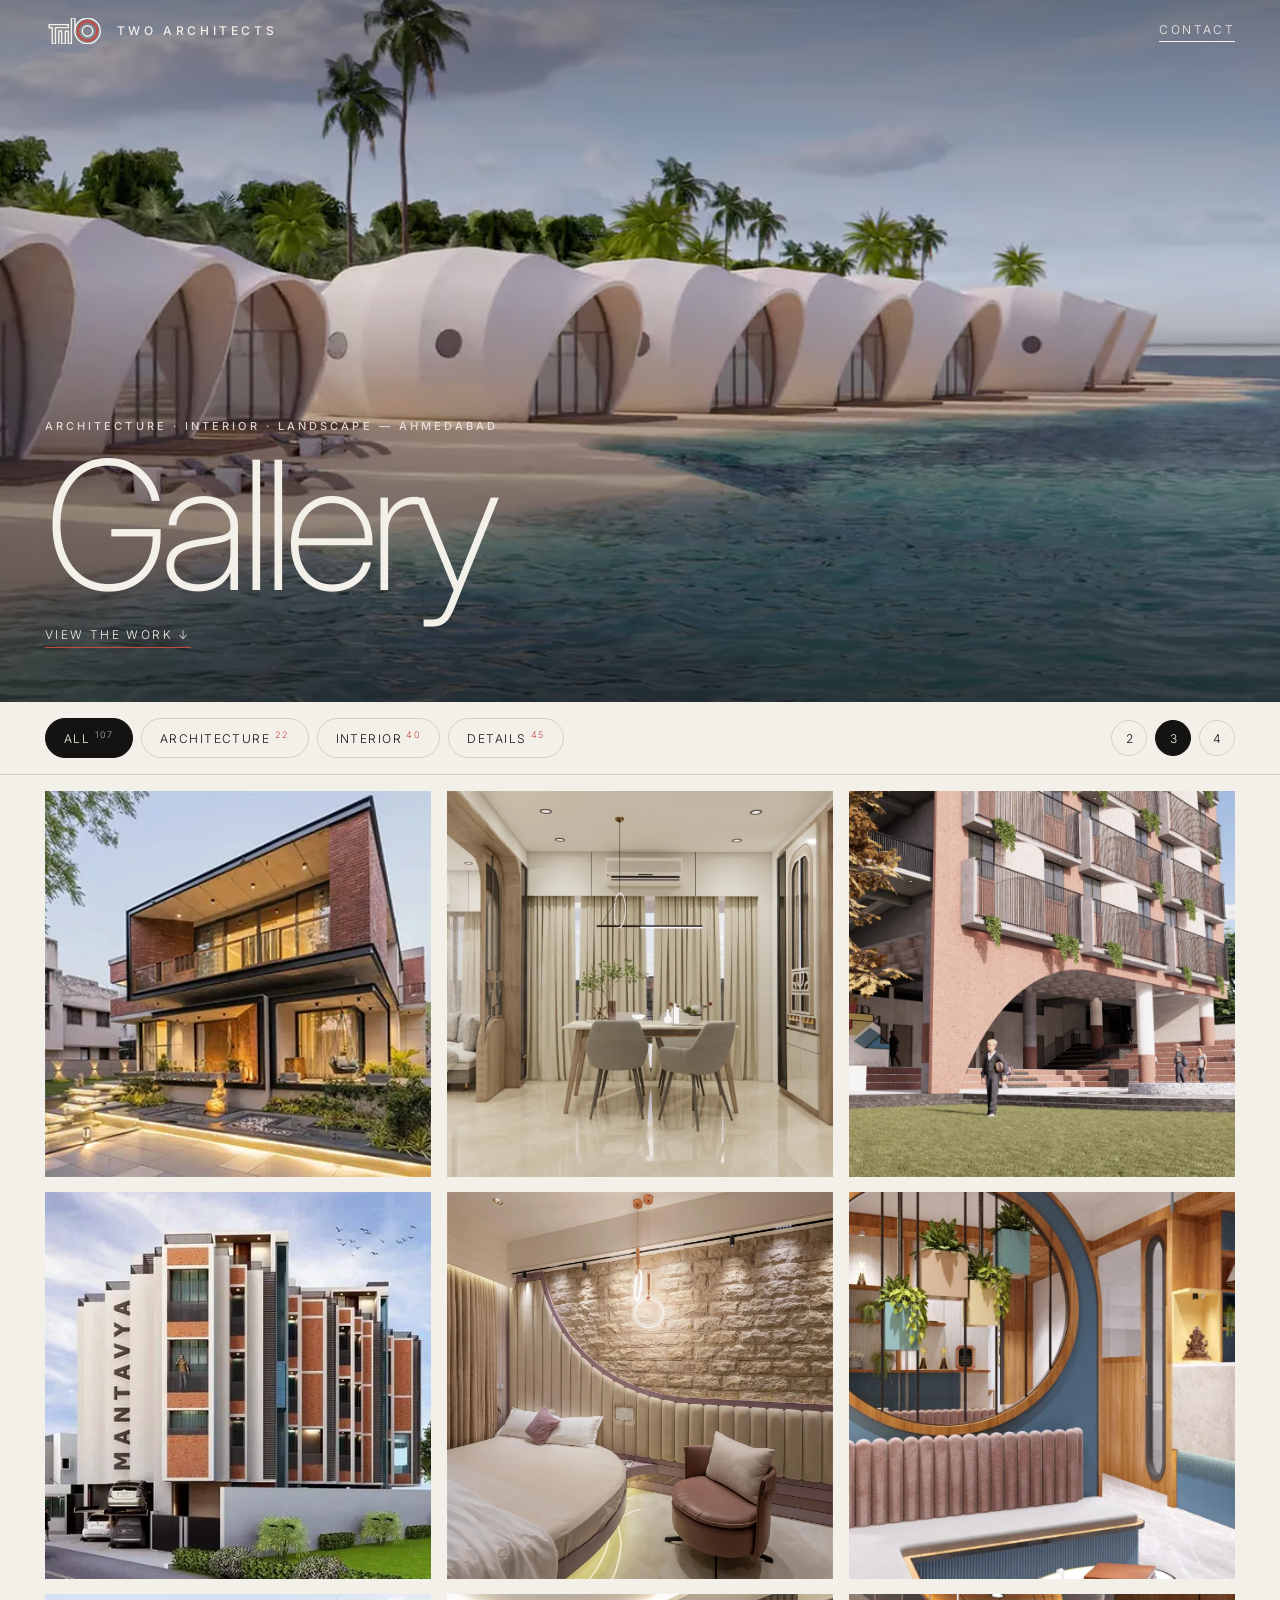
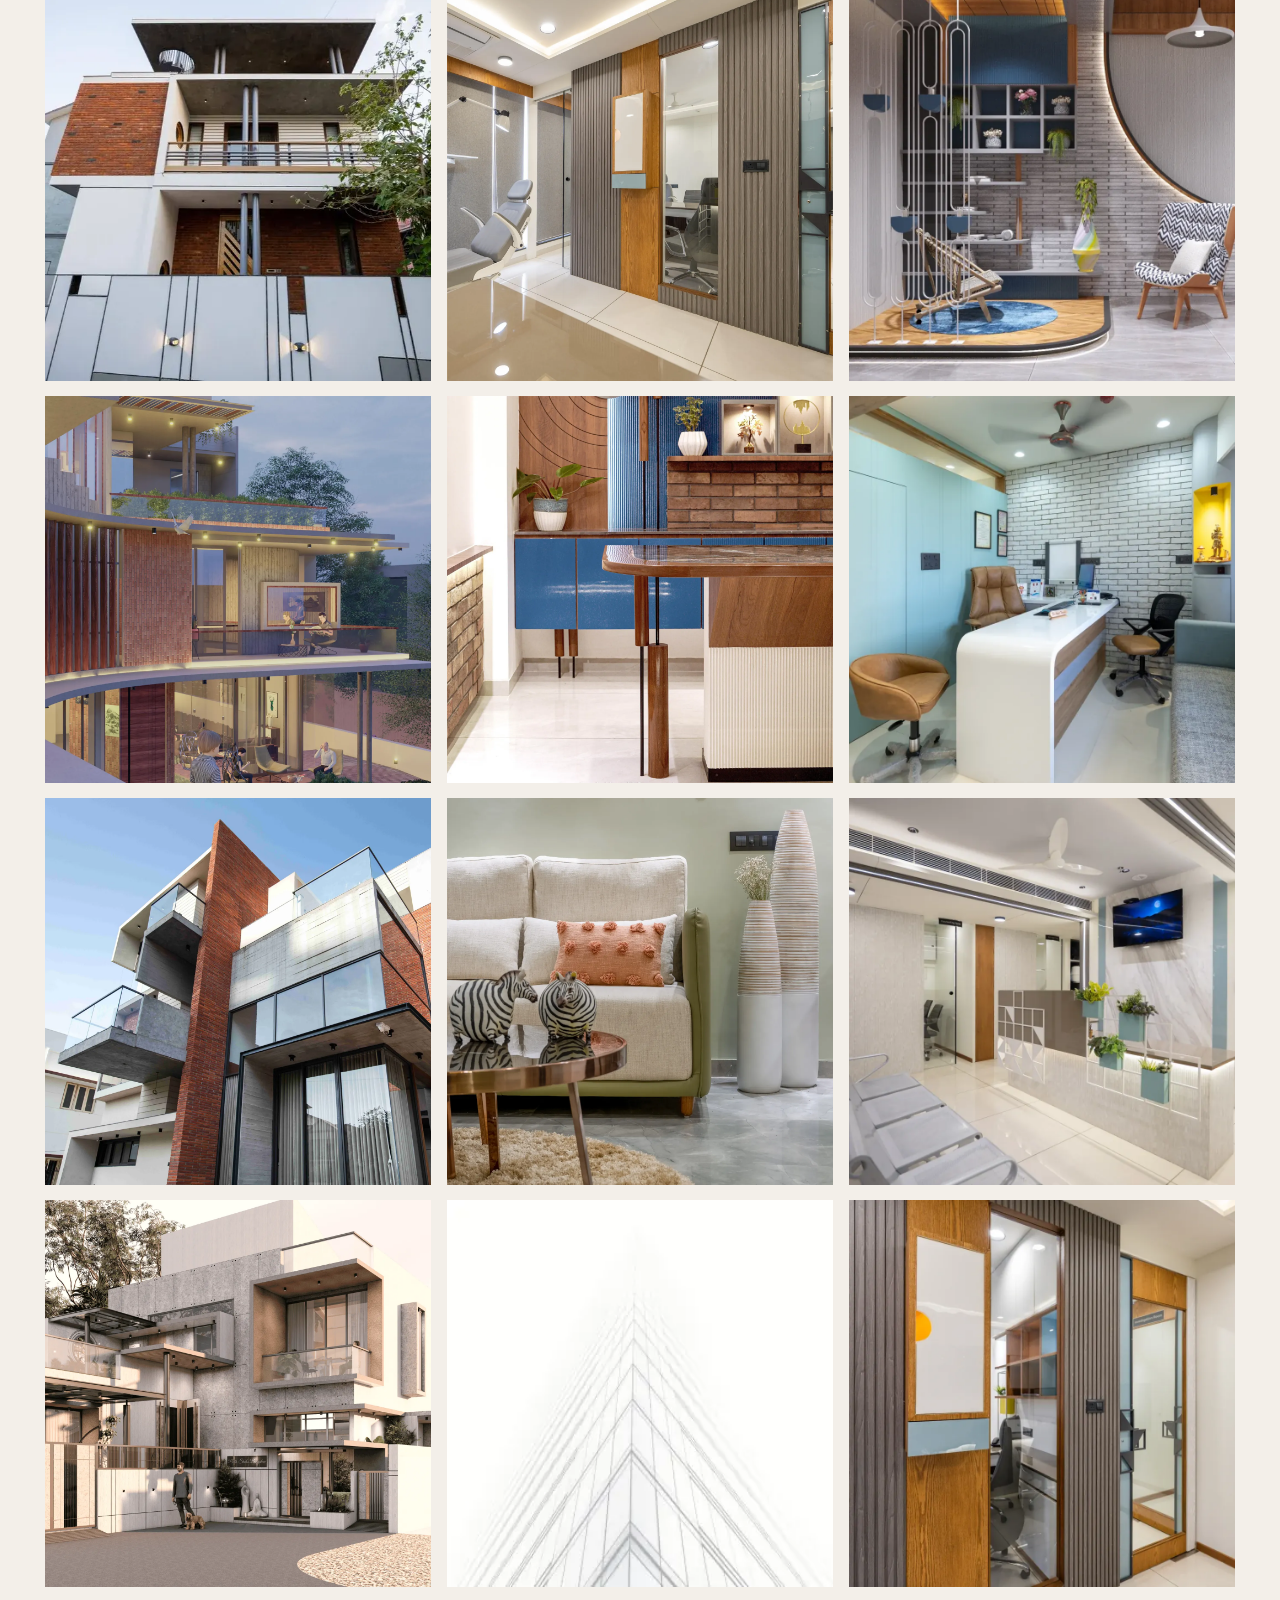
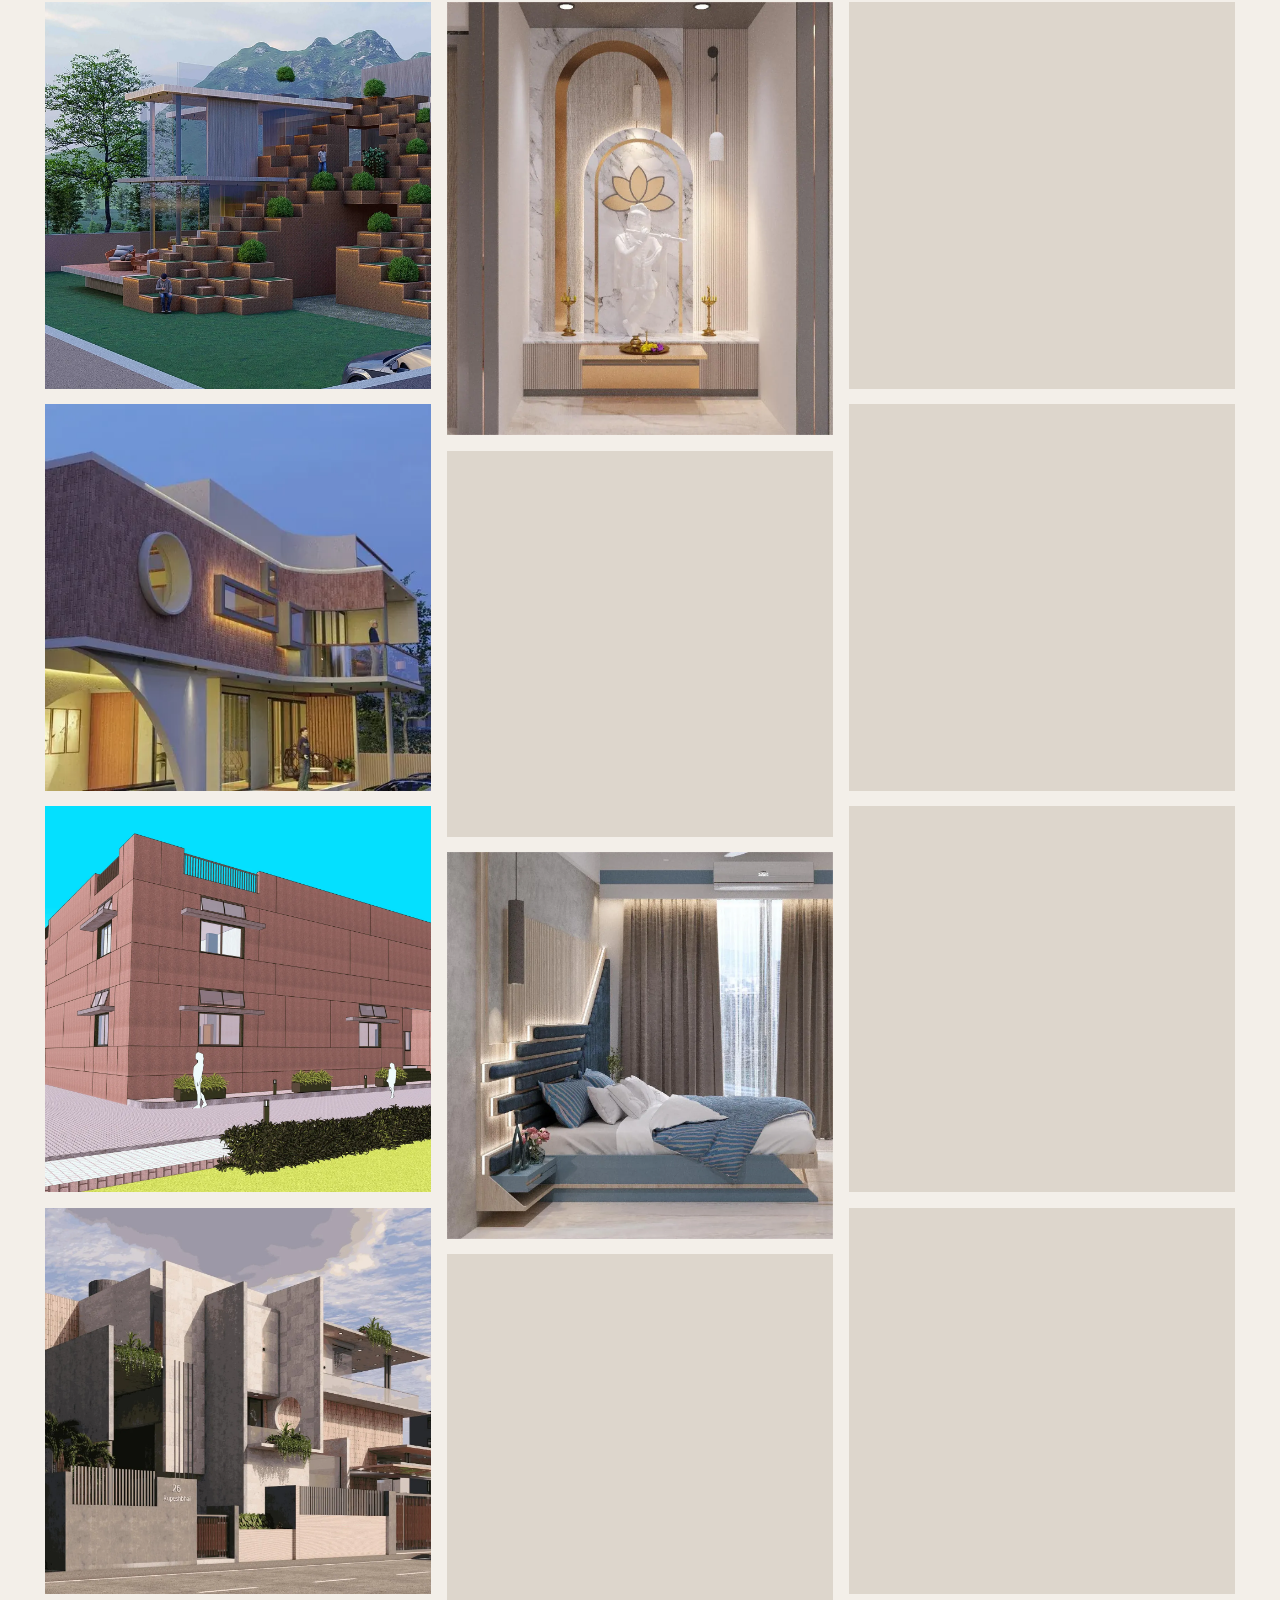
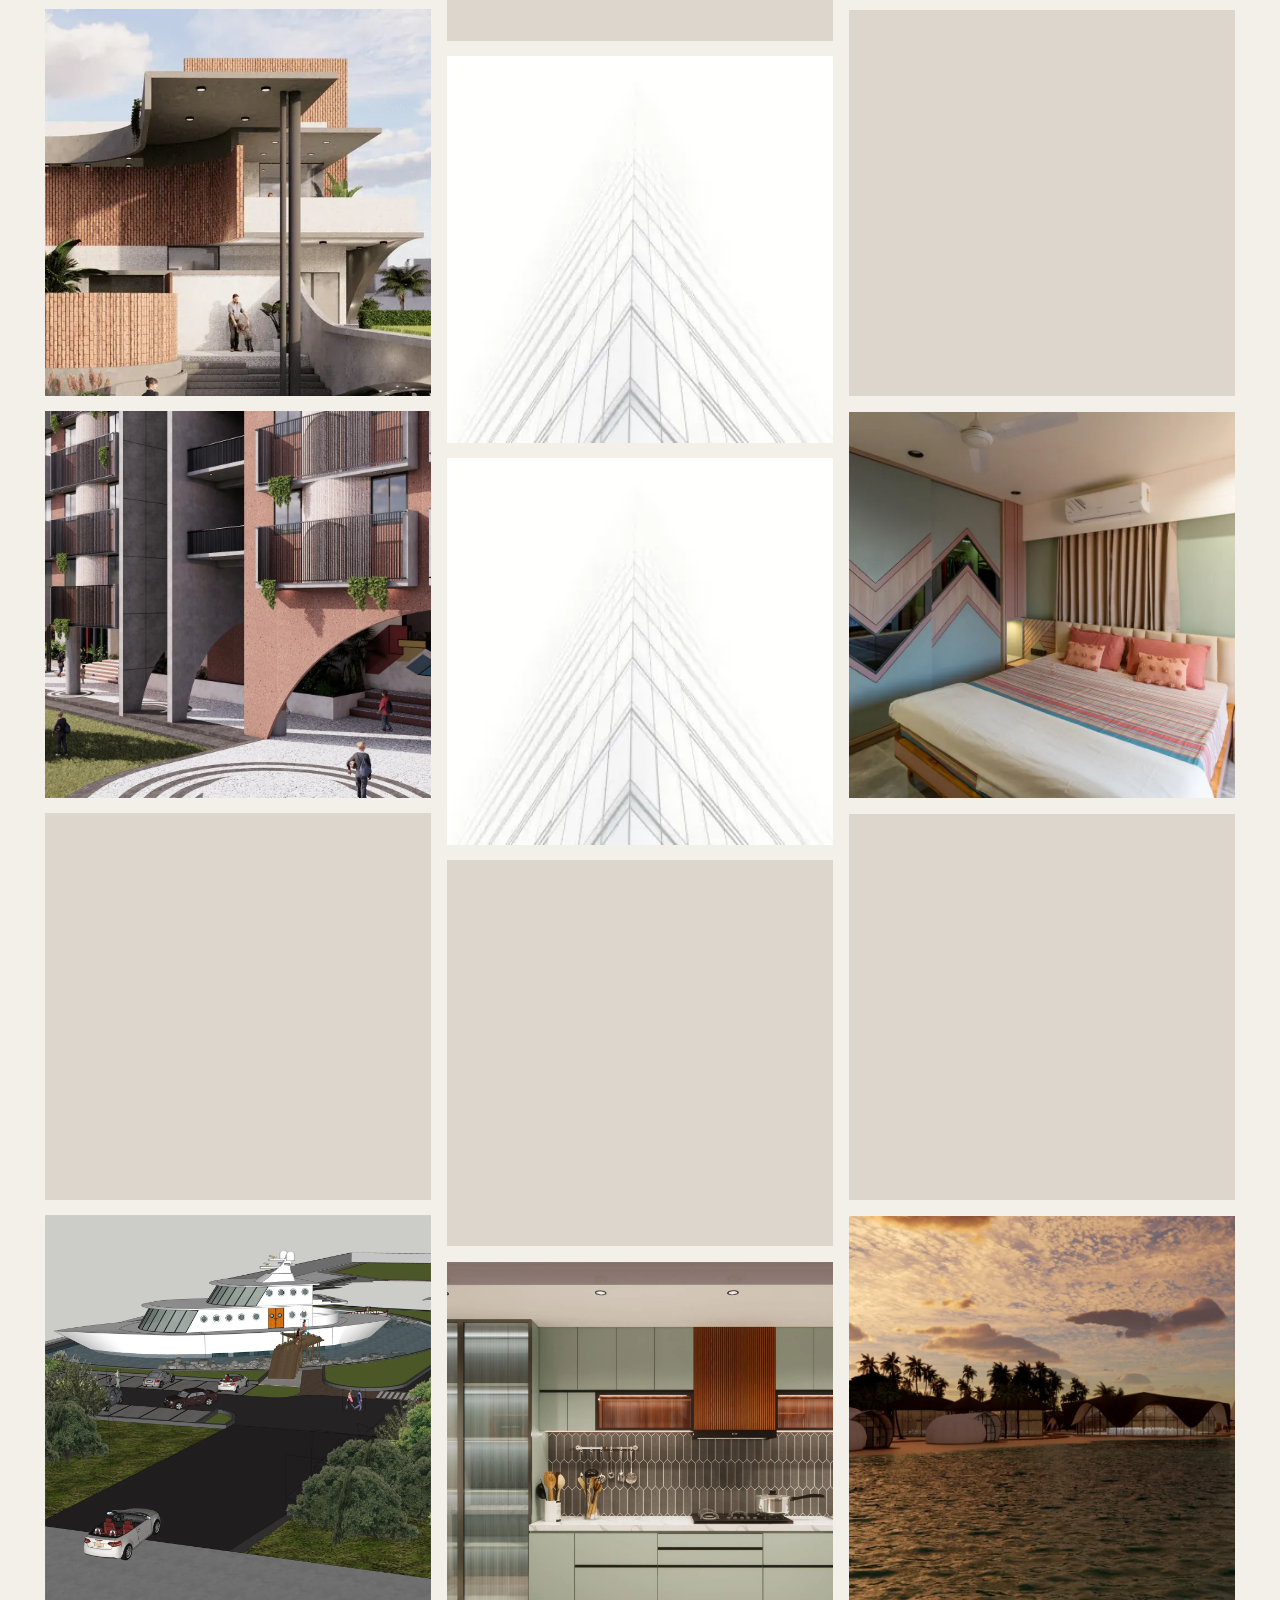
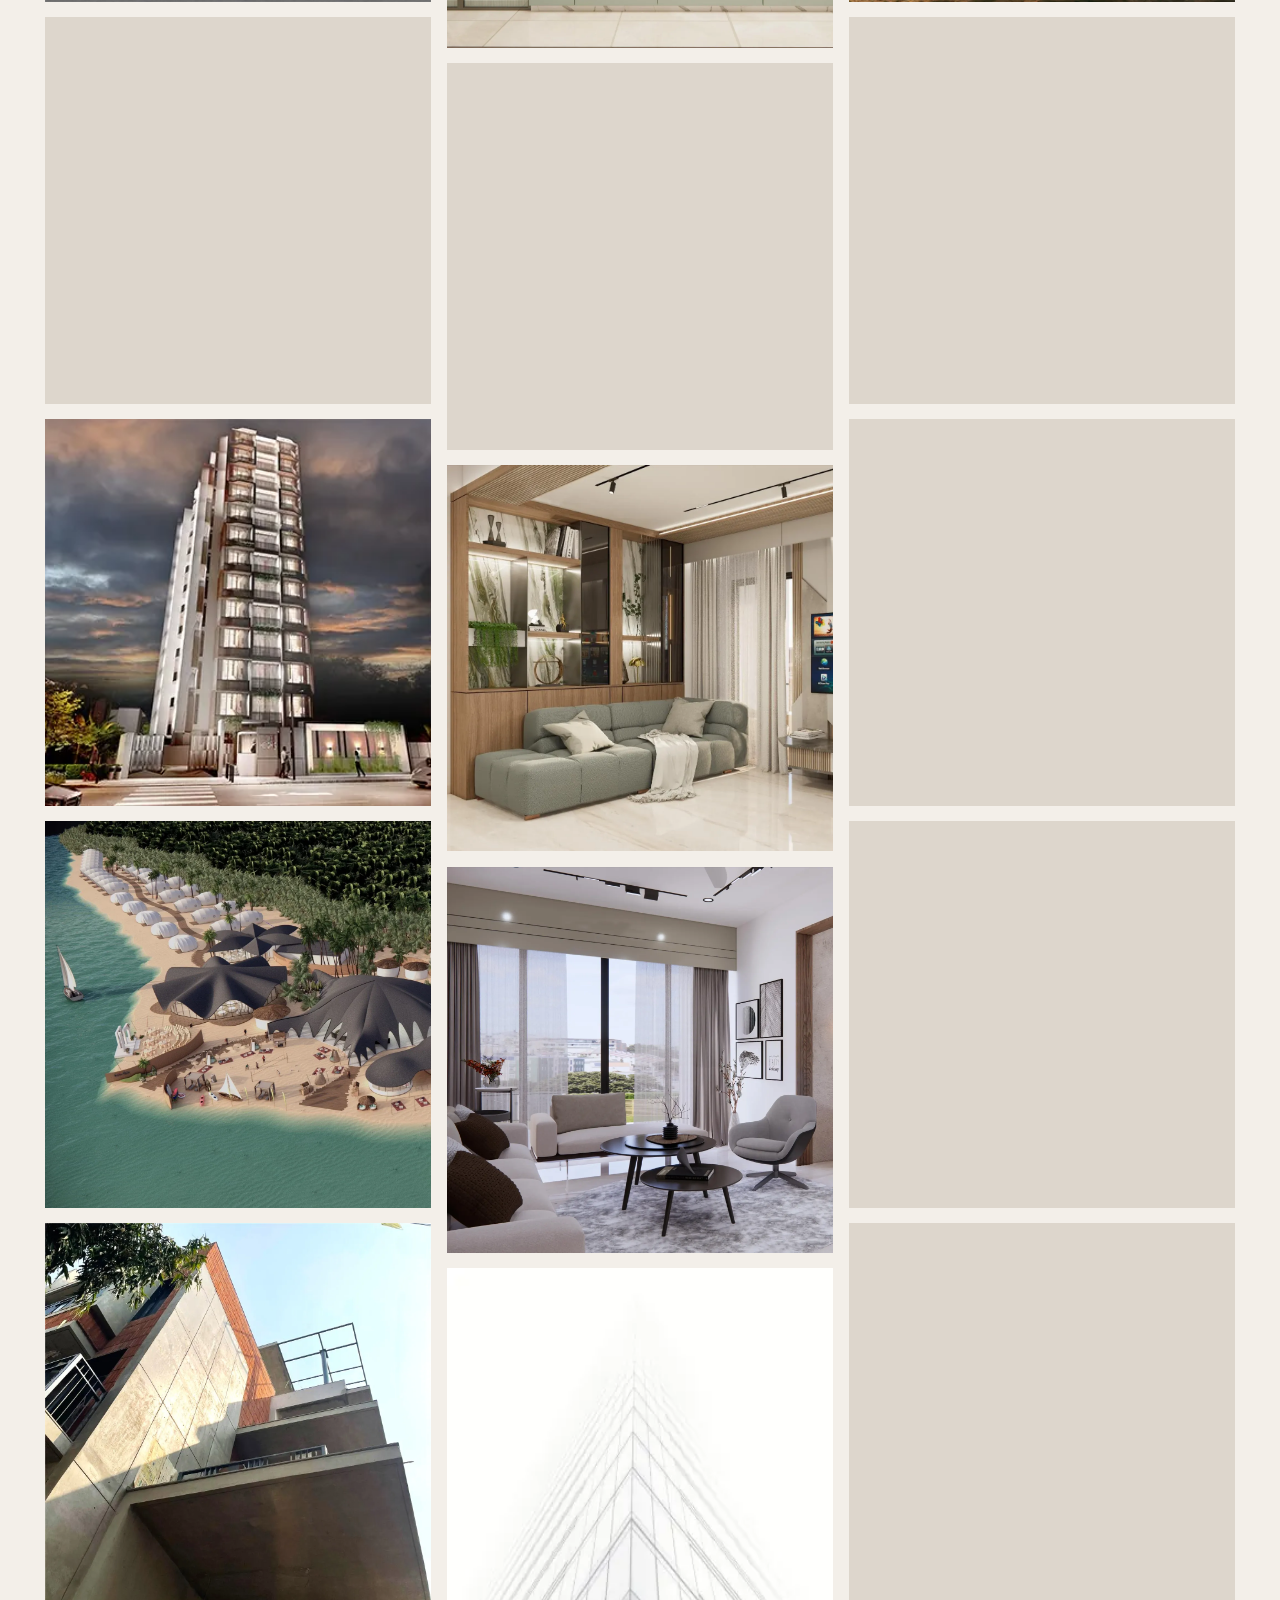
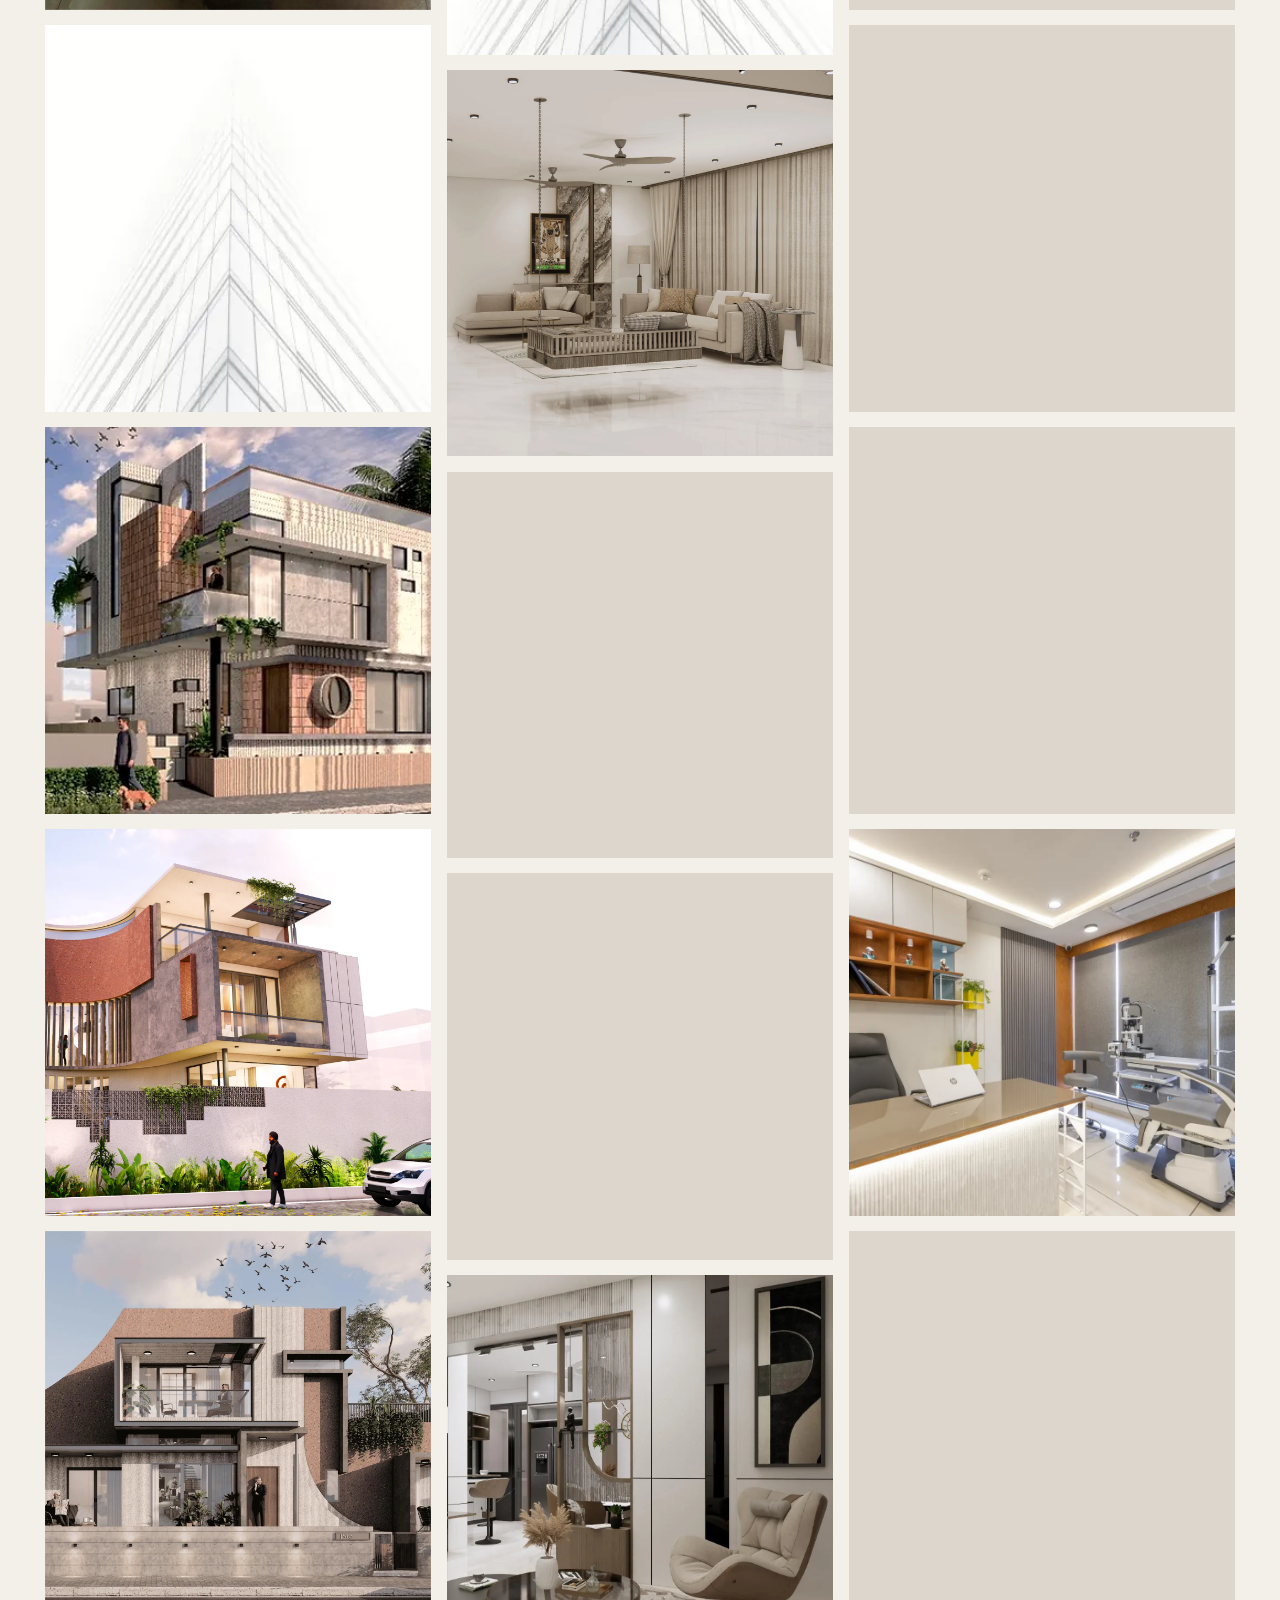
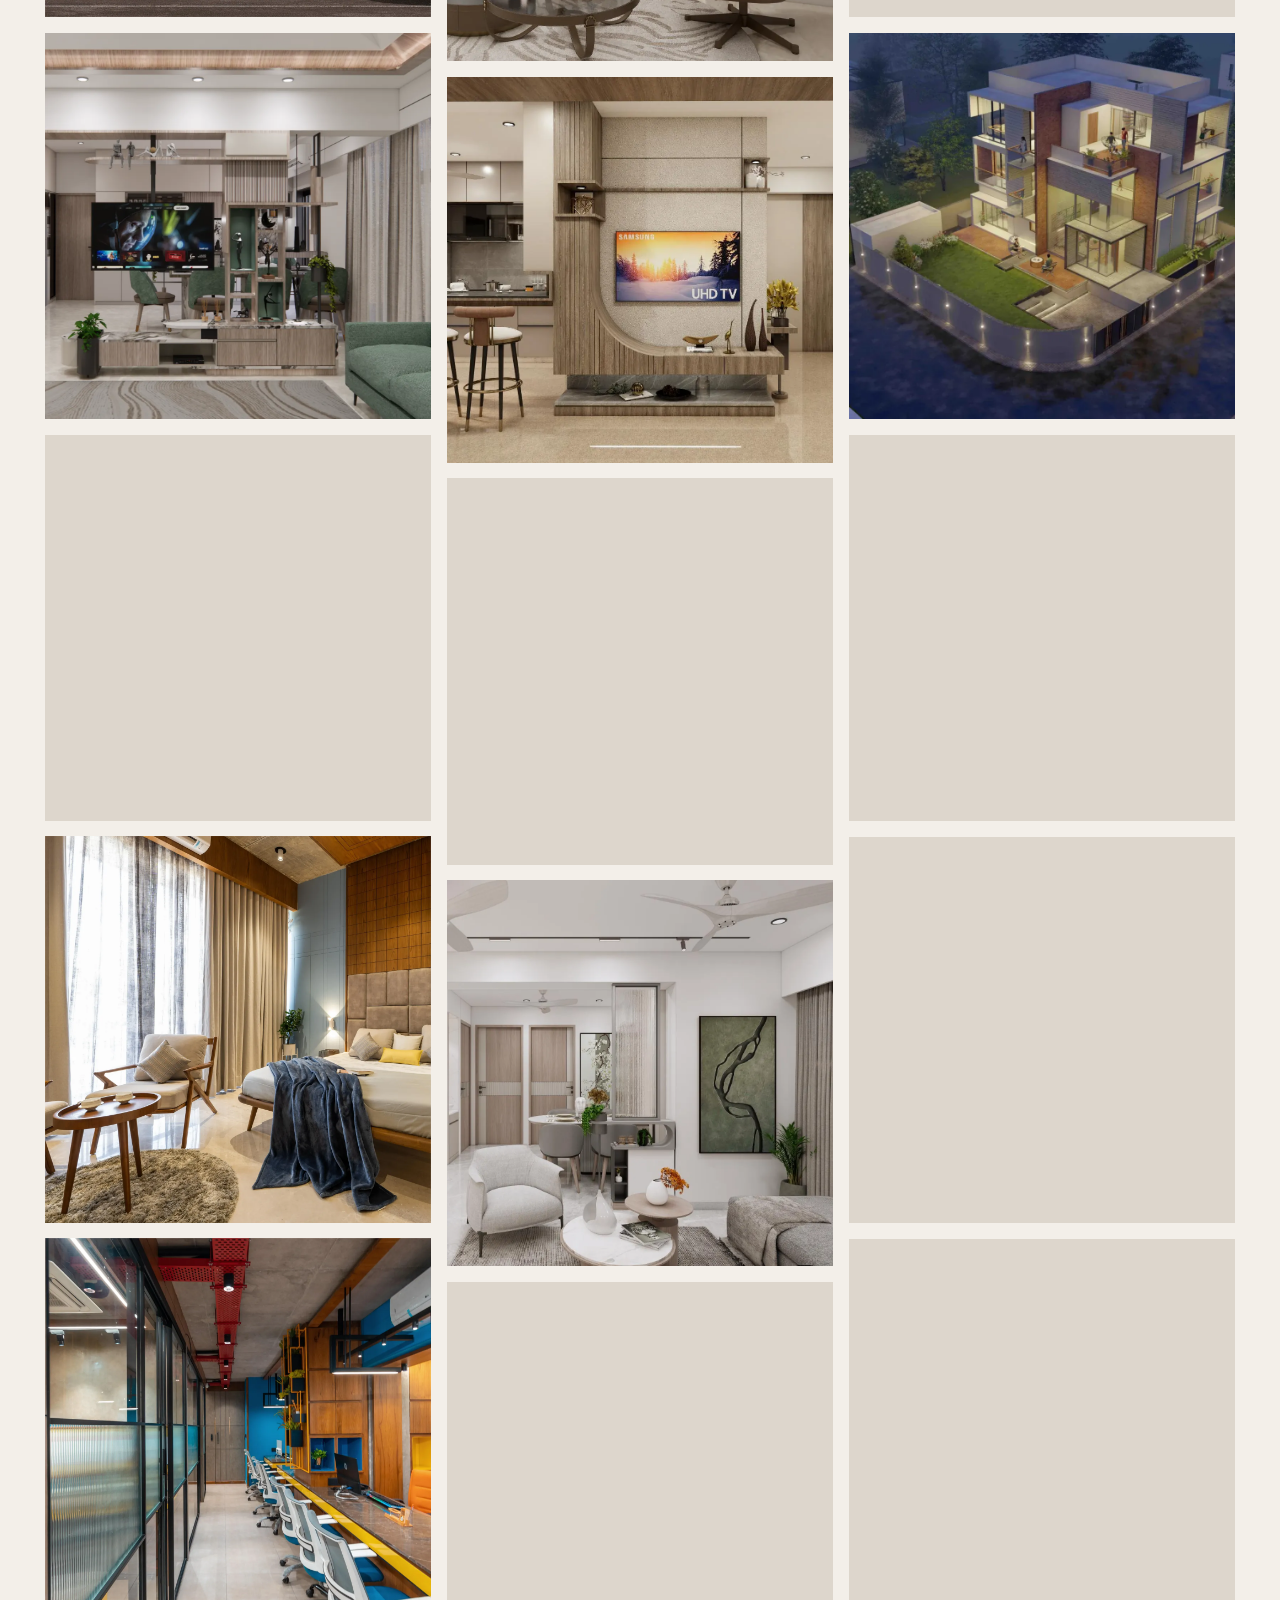
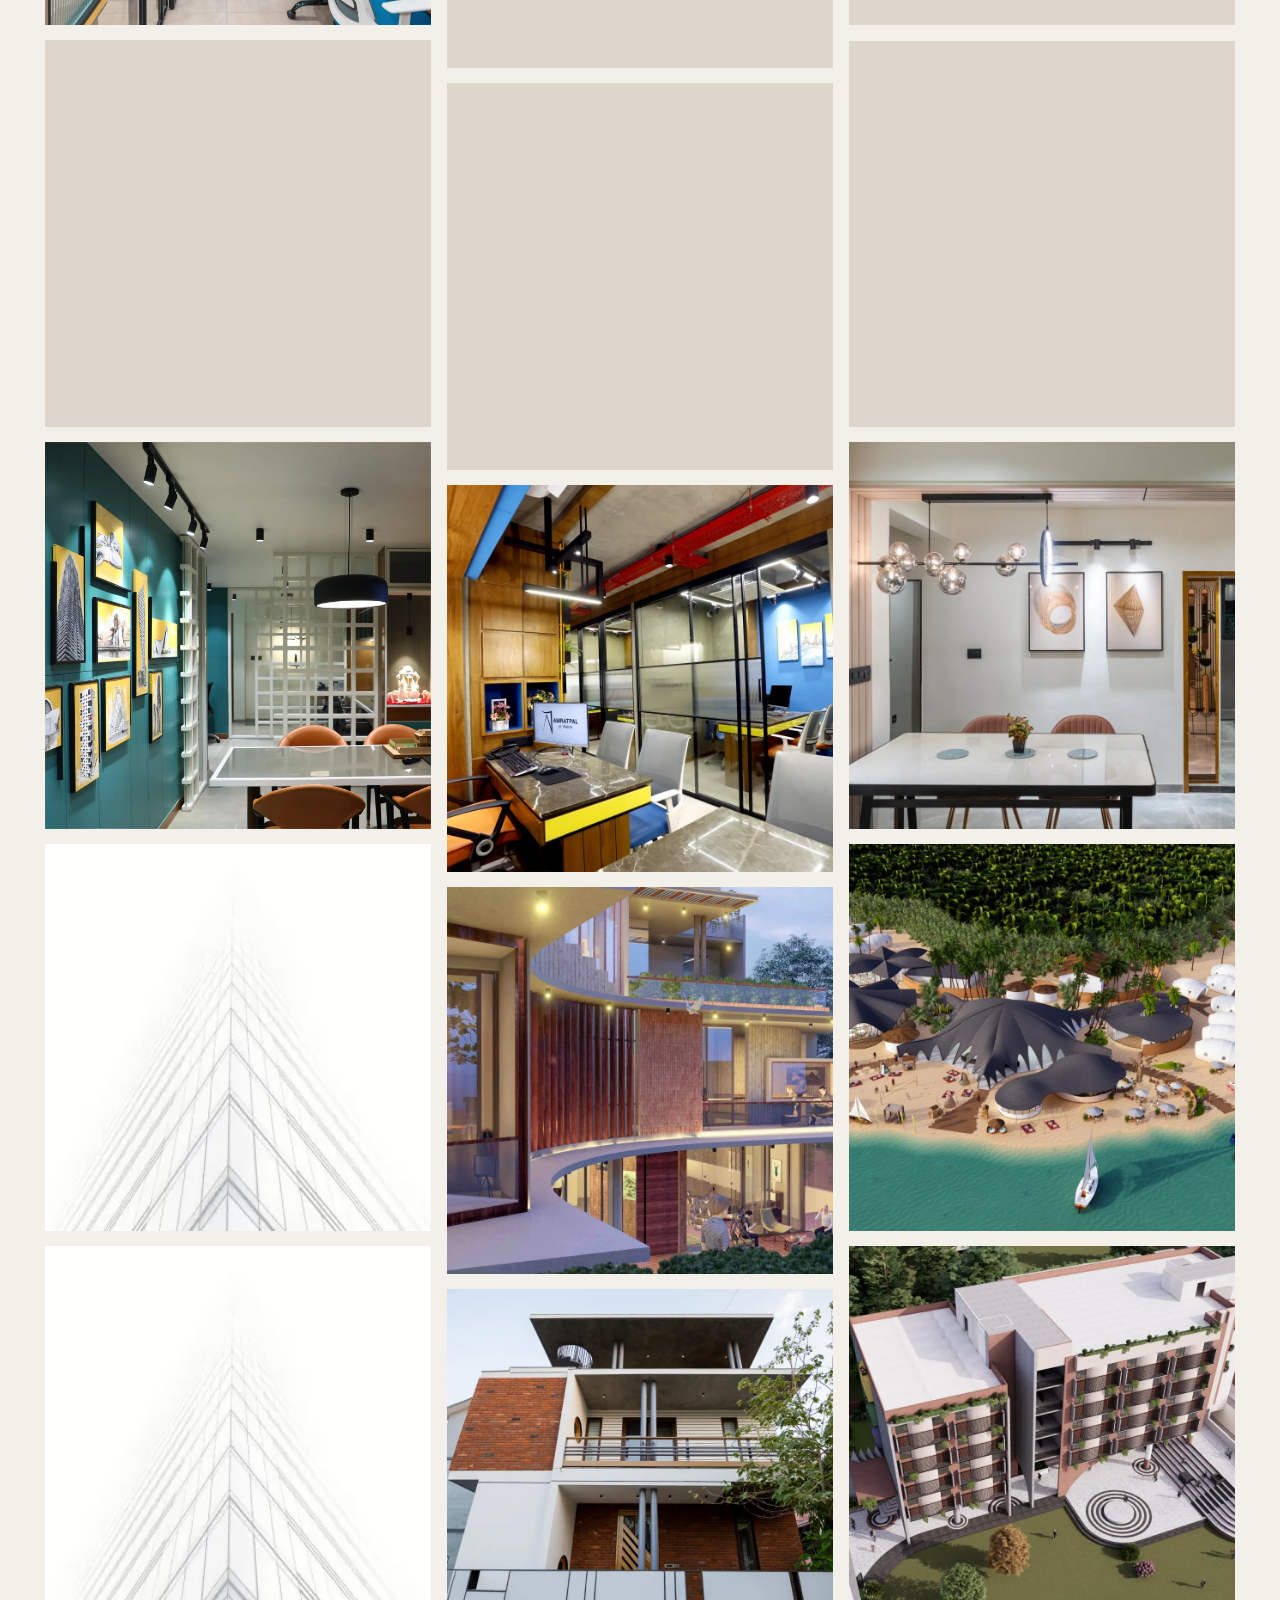
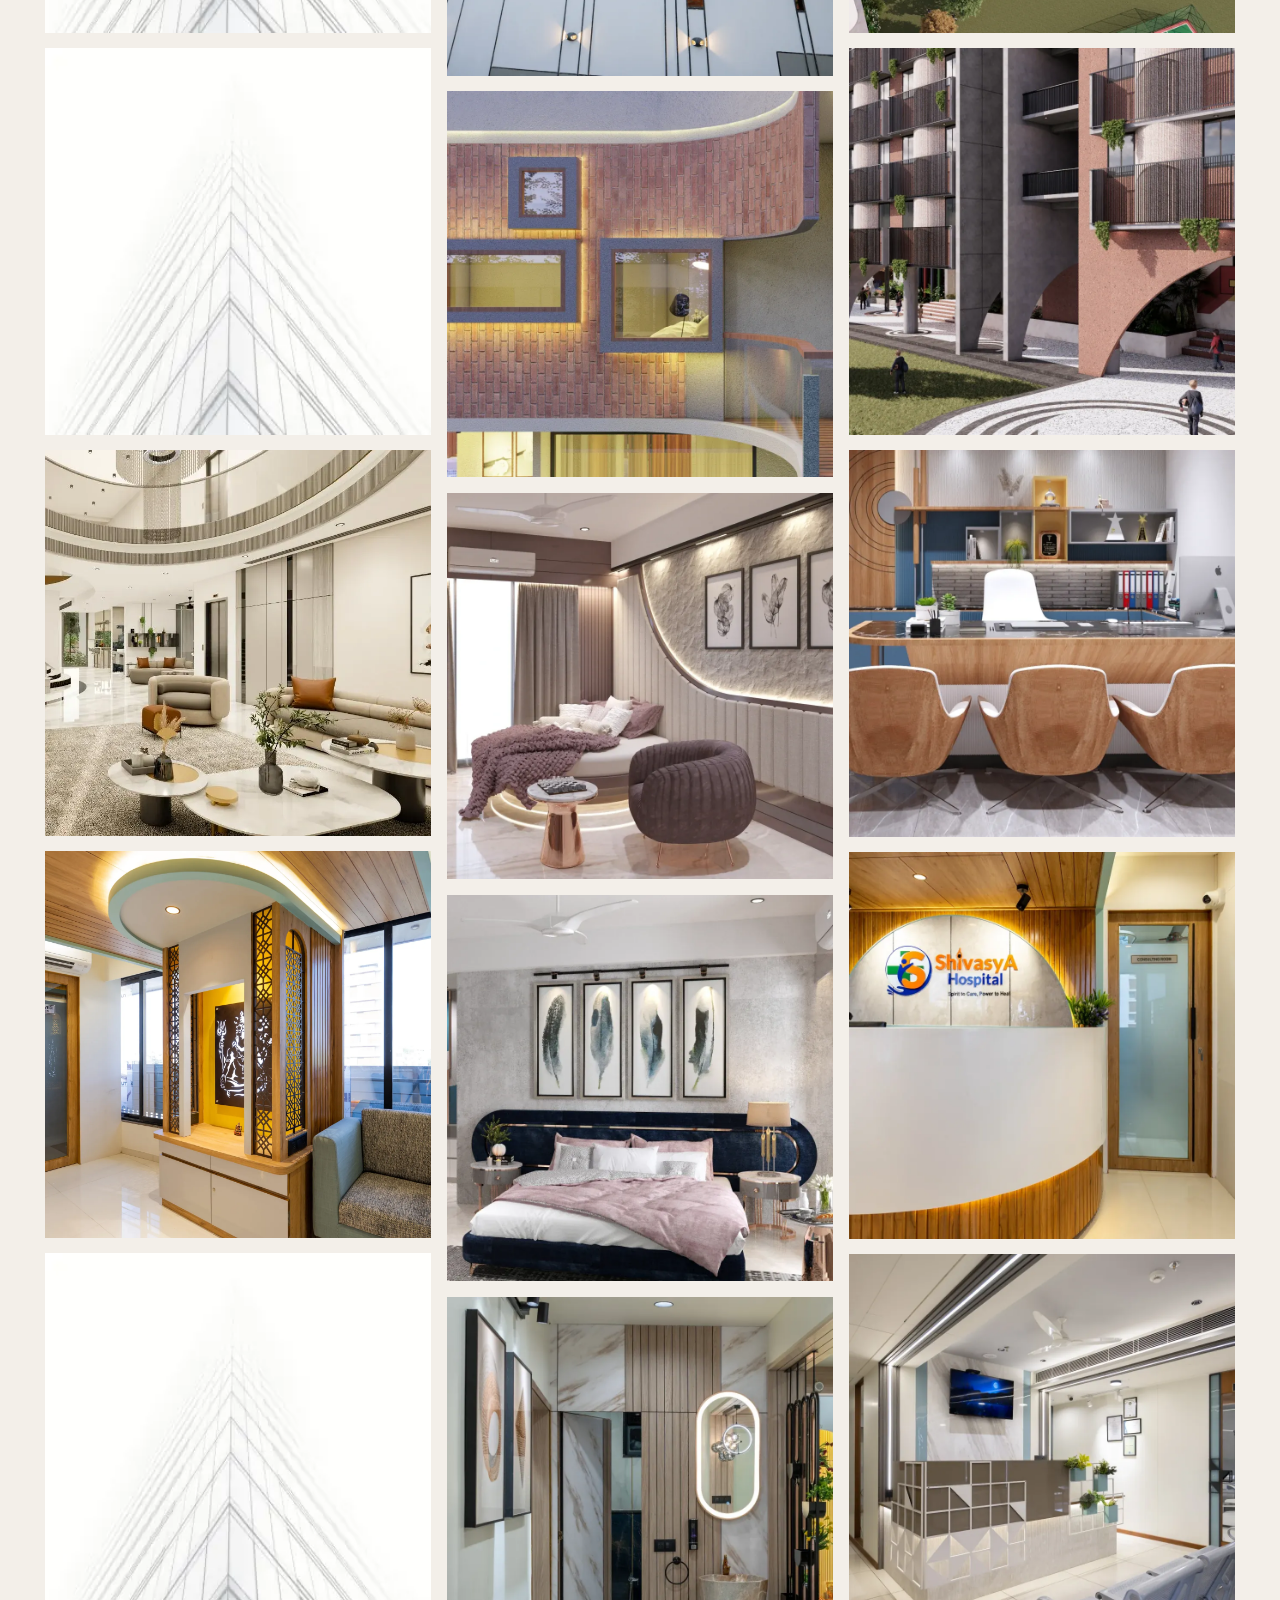
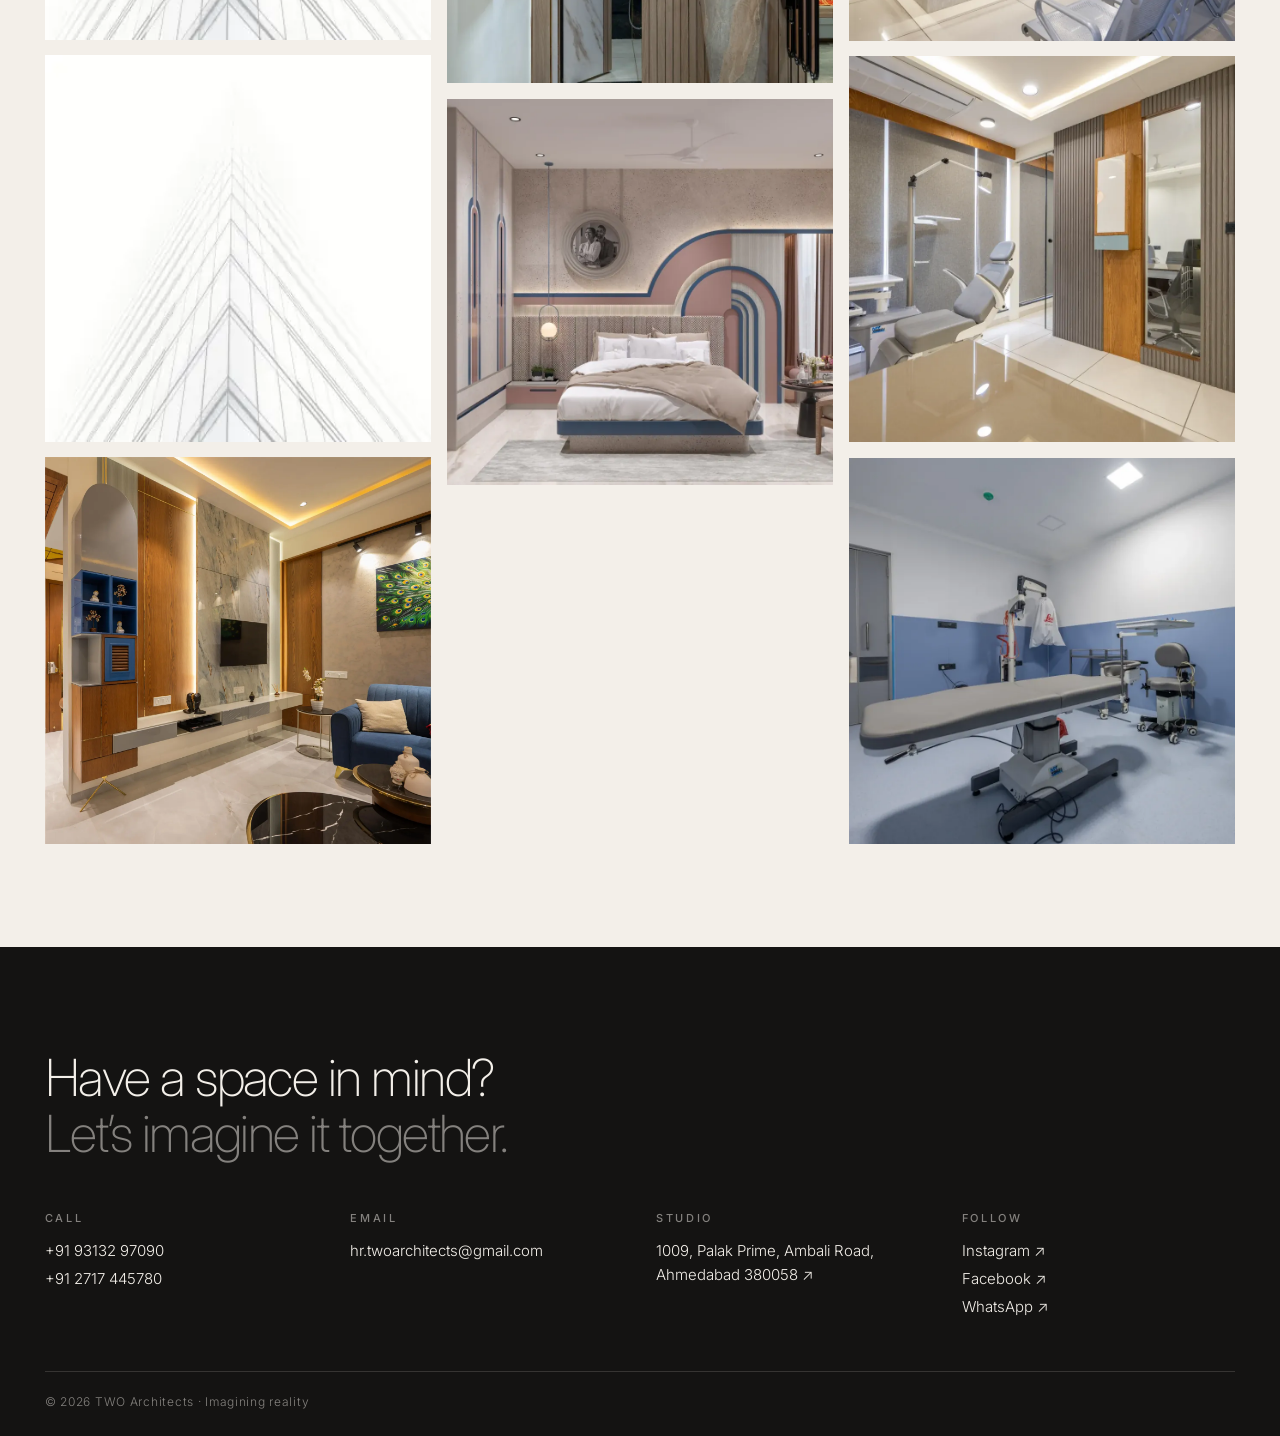
==== commit 29e6ae18: "Simplify to a single-page gallery website Replace the six-page site with one gallery page: hero film" ====
--- a/index.html
+++ b/index.html
@@ -3,11 +3,10 @@
 <head>
 <meta charset="utf-8">
 <meta name="viewport" content="width=device-width, initial-scale=1, viewport-fit=cover">
-<title>TWO Architects — Architecture, Interior & Landscape | Ahmedabad</title>
-<meta name="description" content="TWO Architects is an Ahmedabad-based architecture, interior and landscape design studio led by Ar. Nil Patel and Ar. Shweta Dave. Imagining reality since 2019.">
+<title>TWO Architects — Gallery</title>
+<meta name="description" content="A gallery of architecture, interior and landscape work by TWO Architects, Ahmedabad.">
 <meta name="theme-color" content="#f3efe9">
-<meta property="og:title" content="TWO Architects — Architecture, Interior & Landscape | Ahmedabad">
-<meta property="og:description" content="TWO Architects is an Ahmedabad-based architecture, interior and landscape design studio led by Ar. Nil Patel and Ar. Shweta Dave. Imagining reality since 2019.">
+<meta property="og:title" content="TWO Architects — Gallery">
 <meta property="og:image" content="assets/video/hero-poster.jpg">
 <link rel="icon" href="assets/img/favicon.svg" type="image/svg+xml">
 <link rel="preconnect" href="https://fonts.googleapis.com">
@@ -15,250 +14,73 @@
 <link href="https://fonts.googleapis.com/css2?family=Inter:wght@200;300;400;500&display=swap" rel="stylesheet">
 <link rel="stylesheet" href="css/style.css">
 </head>
-<body data-page="home">
-<a class="sr-only" href="#main">Skip to content</a>
-<div class="arrive" aria-hidden="true"></div>
-<header class="header is-dark">
-  <div class="wrap">
-    <a class="brand" href="index.html" aria-label="TWO Architects — home"><svg class="" viewBox="0 0 690 345" fill="none" stroke="currentColor" stroke-width="1.4" aria-hidden="true">
-<path d="M2 88H256V128H86V343H43V130H2Z" vector-effect="non-scaling-stroke"/>
-<path class="d2" d="M130 343V173H168V343H217V175H257V342H297V2H343V172" vector-effect="non-scaling-stroke"/>
-<circle class="d3" cx="511" cy="172" r="169" vector-effect="non-scaling-stroke"/>
-<circle class="d3" cx="511" cy="172" r="128" stroke="#c24b43" stroke-width="2.2" vector-effect="non-scaling-stroke"/>
-<circle class="d4" cx="511" cy="172" r="70" vector-effect="non-scaling-stroke"/></svg><span class="brand-name">Two Architects</span></a>
-    <nav class="nav" aria-label="Primary">
-      <a href="work.html">Work</a><a href="studio.html">Studio</a><a href="services.html">Services</a><a href="gallery.html">Gallery</a><a href="contact.html">Contact</a>
-    </nav>
-    <button class="menu-btn" type="button" aria-expanded="false" aria-controls="menu"><span class="label">Menu</span><span class="bars" aria-hidden="true"></span></button>
-  </div>
+<body>
+
+<header class="header">
+  <a class="brand" href="#top" aria-label="TWO Architects — back to top">
+    <svg viewBox="0 0 690 345" fill="none" stroke="currentColor" aria-hidden="true">
+      <path d="M2 88H256V128H86V343H43V130H2Z" vector-effect="non-scaling-stroke"/>
+      <path d="M130 343V173H168V343H217V175H257V342H297V2H343V172" vector-effect="non-scaling-stroke"/>
+      <circle cx="511" cy="172" r="169" vector-effect="non-scaling-stroke"/>
+      <circle cx="511" cy="172" r="128" stroke="#c24b43" stroke-width="2.2" vector-effect="non-scaling-stroke"/>
+      <circle cx="511" cy="172" r="70" vector-effect="non-scaling-stroke"/>
+    </svg>
+    <span>Two Architects</span>
+  </a>
+  <a class="header-link" href="#contact">Contact</a>
 </header>
-<div class="menu" id="menu">
-  <ol><li><a href="index.html">Home</a></li><li><a href="work.html">Work</a></li><li><a href="studio.html">Studio</a></li><li><a href="services.html">Services</a></li><li><a href="gallery.html">Gallery</a></li><li><a href="contact.html">Contact</a></li></ol>
-  <div class="menu-foot"><a href="tel:+919313297090">+91 93132 97090</a><a href="mailto:hr.twoarchitects@gmail.com">hr.twoarchitects@gmail.com</a><a href="https://www.instagram.com/two.architect" target="_blank" rel="noopener">Instagram</a></div>
-</div>
-<main id="main">
 
-<div class="loader" aria-hidden="true">
-  <div class="loader-inner">
-    <svg class="draw" viewBox="0 0 690 345" fill="none" stroke="currentColor" stroke-width="6" aria-hidden="true">
-<path d="M2 88H256V128H86V343H43V130H2Z"/>
-<path class="d2" d="M130 343V173H168V343H217V175H257V342H297V2H343V172"/>
-<circle class="d3" cx="511" cy="172" r="169"/>
-<circle class="d3" cx="511" cy="172" r="128" stroke="#c24b43" stroke-width="15.600000000000001"/>
-<circle class="d4" cx="511" cy="172" r="101"/><circle class="d4" cx="511" cy="172" r="84"/><circle class="d4" cx="511" cy="172" r="67"/><circle class="d4" cx="511" cy="172" r="50"/><circle class="d4" cx="511" cy="172" r="33"/></svg>
-    <div class="loader-tag">Imagining reality</div>
-    <div class="loader-count">000</div>
-  </div>
-</div>
-
-<section class="hero" data-dark-hero>
-  <img class="hero-poster" src="assets/video/hero-poster.jpg" alt="">
-  <video autoplay muted loop playsinline preload="auto" poster="assets/video/hero-poster.jpg" data-shots="[[&quot;Atoll\u2019s Resorts, Lakshadweep&quot;, &quot;Hospitality&quot;], [&quot;IDP School&quot;, &quot;Institutional&quot;], [&quot;Amartpal \u2014 A Vision&quot;, &quot;Commercial&quot;], [&quot;Kailasam&quot;, &quot;Residence&quot;], [&quot;Baljeet Apartments, Vadaj&quot;, &quot;Residence&quot;], [&quot;Bungalow Interior, Shantivan&quot;, &quot;Residence&quot;], [&quot;Netrajyot Hospital&quot;, &quot;Healthcare&quot;], [&quot;Apartment Interior, Shayona City&quot;, &quot;Residence&quot;]]">
+<section class="hero" id="top">
+  <video autoplay muted loop playsinline preload="auto" poster="assets/video/hero-poster.jpg">
     <source src="assets/video/hero-reel.mp4" type="video/mp4">
     <source src="assets/video/hero-reel.webm" type="video/webm">
   </video>
-  <div class="scroll-cue" aria-hidden="true">Scroll</div>
-  <div class="hero-content">
-    <div class="wrap reveal">
-      <h1 class="display"><span class="mask"><span>Imagining</span></span><span class="mask"><span>reality<span class="accent">.</span></span></span></h1>
-      <div class="hero-meta">
-        <p>Architecture, interior and landscape design from Ahmedabad — spaces that optimise every square foot and carry the client’s vision in its entirety.</p>
-        <div class="hero-now" aria-live="polite"><span class="bar"><i></i></span><span><b data-now-name>Atoll’s Resorts, Lakshadweep</b> · <span data-now-type>Hospitality</span></span></div>
-      </div>
-    </div>
+  <div class="hero-text">
+    <p class="eyebrow">Architecture · Interior · Landscape — Ahmedabad</p>
+    <h1>Gallery</h1>
+    <a class="hero-cue" href="#gallery">View the work ↓</a>
   </div>
 </section>
 
-<div class="marquee" aria-hidden="true"><div class="marquee-track">
-  <span>Architecture</span><span>Interior</span><span>Landscape</span><span>Residence</span><span>Commercial</span><span>Institutional</span><span>Healthcare</span><span>Hospitality</span><span>Architecture</span><span>Interior</span><span>Landscape</span><span>Residence</span><span>Commercial</span><span>Institutional</span><span>Healthcare</span><span>Hospitality</span>
-</div></div>
-
-<section class="section">
-  <div class="wrap intro-grid">
-    <div>
-      <span class="eyebrow reveal">The studio — est. 2019</span>
-      <p class="statement" style="margin-top:32px">TWO crafts architecture that emerges from a careful analysis of how contemporary life constantly evolves and changes — bringing to life something that was once only a design on paper.</p>
+<main id="gallery">
+  <div class="bar">
+    <div class="filters" role="group" aria-label="Filter images">
+      <button type="button" data-filter="all" aria-pressed="true">All <sup></sup></button>
+      <button type="button" data-filter="arch" aria-pressed="false">Architecture <sup></sup></button>
+      <button type="button" data-filter="interior" aria-pressed="false">Interior <sup></sup></button>
+      <button type="button" data-filter="detail" aria-pressed="false">Details <sup></sup></button>
     </div>
-    <div class="intro-side reveal" data-delay="2">
-      <figure class="figure img-reveal" style="margin:0"><img src="assets/img/ceo_img_new.webp" alt="Ar. Nil Patel and Ar. Shweta Dave, founders of TWO Architects" loading="lazy"></figure>
-      <p class="muted">A partnership led by <b style="color:var(--ink);font-weight:400">Ar. Nil Patel</b> and <b style="color:var(--ink);font-weight:400">Ar. Shweta Dave</b>, driven by constant optimism and creative pragmatism — working on commercial, school, hospitality and residential projects across Gujarat and beyond.</p>
-      <a class="btn" href="studio.html" style="justify-self:start">Meet the studio <svg class="arrow" viewBox="0 0 18 10" fill="none" stroke="currentColor" aria-hidden="true"><path d="M0 5h17M12.5 0.5 17 5l-4.5 4.5"/></svg></a>
+    <div class="density" role="group" aria-label="Columns">
+      <button type="button" data-cols="2" aria-pressed="false" aria-label="Large images">2</button>
+      <button type="button" data-cols="3" aria-pressed="true" aria-label="Medium images">3</button>
+      <button type="button" data-cols="4" aria-pressed="false" aria-label="Small images">4</button>
     </div>
   </div>
-</section>
+  <div class="wall" id="wall" data-cols="3"></div>
+  <noscript><p class="noscript">Please enable JavaScript to view the gallery.</p></noscript>
+</main>
 
-<section class="section section--tight" style="padding-top:0">
-  <div class="wrap">
-    <div class="sec-head">
-      <span class="eyebrow reveal">Selected work</span>
-      <h2 class="h2 reveal">Eight spaces,<br>one way of seeing.</h2>
-      <p class="muted reveal" data-delay="1" style="max-width:40ch">From a resort on the Lakshadweep shoreline to schools, hospitals and homes in Ahmedabad. Drag to explore.</p>
-    </div>
+<footer class="footer" id="contact">
+  <p class="footer-big">Have a space in mind?<br><span>Let’s imagine it together.</span></p>
+  <div class="footer-cols">
+    <div><h2>Call</h2><a href="tel:+919313297090">+91 93132 97090</a><a href="tel:+912717445780">+91 2717 445780</a></div>
+    <div><h2>Email</h2><a href="mailto:hr.twoarchitects@gmail.com">hr.twoarchitects@gmail.com</a></div>
+    <div><h2>Studio</h2><a href="https://maps.app.goo.gl/8aUZNFDbDiz1ufBs9" target="_blank" rel="noopener">1009, Palak Prime, Ambali Road,<br>Ahmedabad 380058 ↗</a></div>
+    <div><h2>Follow</h2><a href="https://www.instagram.com/two.architect" target="_blank" rel="noopener">Instagram ↗</a><a href="https://www.facebook.com/share/BiSG3Xr5mefWeASH/" target="_blank" rel="noopener">Facebook ↗</a><a href="https://api.whatsapp.com/send?phone=919313297090" target="_blank" rel="noopener">WhatsApp ↗</a></div>
   </div>
-  <div class="track-wrap">
-    <div class="track" tabindex="0" aria-label="Featured projects"><a class="card" href="work.html" data-cursor="view" draggable="false">
-  <div class="card-media"><img src="assets/hero/Fruxinfo-1754544459-6894394be436f.webp" alt="Atoll’s Resorts, Lakshadweep — Hospitality" loading="lazy" draggable="false"></div>
-  <div class="card-info"><span><span class="card-idx">01</span>&nbsp;&nbsp;<b>Atoll’s Resorts, Lakshadweep</b></span><span class="muted">Hospitality</span></div>
-</a><a class="card" href="work.html" data-cursor="view" draggable="false">
-  <div class="card-media"><img src="assets/hero/Fruxinfo-1748238237-6833ff9d4c8e7.webp" alt="IDP School — Institutional" loading="lazy" draggable="false"></div>
-  <div class="card-info"><span><span class="card-idx">02</span>&nbsp;&nbsp;<b>IDP School</b></span><span class="muted">Institutional</span></div>
-</a><a class="card" href="work.html" data-cursor="view" draggable="false">
-  <div class="card-media"><img src="assets/hero/Fruxinfo-1735820915-67768673ea534.webp" alt="Amartpal — A Vision — Commercial" loading="lazy" draggable="false"></div>
-  <div class="card-info"><span><span class="card-idx">03</span>&nbsp;&nbsp;<b>Amartpal — A Vision</b></span><span class="muted">Commercial</span></div>
-</a><a class="card" href="work.html" data-cursor="view" draggable="false">
-  <div class="card-media"><img src="assets/hero/Fruxinfo-1748238520-683400b8e6536.webp" alt="Kailasam — Residence" loading="lazy" draggable="false"></div>
-  <div class="card-info"><span><span class="card-idx">04</span>&nbsp;&nbsp;<b>Kailasam</b></span><span class="muted">Residence</span></div>
-</a><a class="card" href="work.html" data-cursor="view" draggable="false">
-  <div class="card-media"><img src="assets/hero/Fruxinfo-1754544375-689438f7069b6.webp" alt="Baljeet Apartments, Vadaj — Residence" loading="lazy" draggable="false"></div>
-  <div class="card-info"><span><span class="card-idx">05</span>&nbsp;&nbsp;<b>Baljeet Apartments, Vadaj</b></span><span class="muted">Residence</span></div>
-</a><a class="card" href="work.html" data-cursor="view" draggable="false">
-  <div class="card-media"><img src="assets/hero/Fruxinfo-1754544363-689438eb31304.webp" alt="Bungalow Interior, Shantivan — Residence" loading="lazy" draggable="false"></div>
-  <div class="card-info"><span><span class="card-idx">06</span>&nbsp;&nbsp;<b>Bungalow Interior, Shantivan</b></span><span class="muted">Residence</span></div>
-</a><a class="card" href="work.html" data-cursor="view" draggable="false">
-  <div class="card-media"><img src="assets/hero/Fruxinfo-1754544450-6894394250bc1.webp" alt="Netrajyot Hospital — Healthcare" loading="lazy" draggable="false"></div>
-  <div class="card-info"><span><span class="card-idx">07</span>&nbsp;&nbsp;<b>Netrajyot Hospital</b></span><span class="muted">Healthcare</span></div>
-</a><a class="card" href="work.html" data-cursor="view" draggable="false">
-  <div class="card-media"><img src="assets/hero/Fruxinfo-1754543756-6894368c0d4a4.webp" alt="Apartment Interior, Shayona City — Residence" loading="lazy" draggable="false"></div>
-  <div class="card-info"><span><span class="card-idx">08</span>&nbsp;&nbsp;<b>Apartment Interior, Shayona City</b></span><span class="muted">Residence</span></div>
-</a></div>
-    <div class="wrap track-ctrl">
-      <div class="track-progress"><i></i></div>
-      <div class="track-arrows"><button class="round-btn" type="button" data-dir="-1" aria-label="Previous projects"><svg viewBox="0 0 18 10" fill="none" stroke="currentColor" aria-hidden="true"><path d="M18 5H1M5.5 0.5 1 5l4.5 4.5"/></svg></button><button class="round-btn" type="button" data-dir="1" aria-label="Next projects"><svg viewBox="0 0 18 10" fill="none" stroke="currentColor" aria-hidden="true"><path d="M0 5h17M12.5 0.5 17 5l-4.5 4.5"/></svg></button></div>
-      <a class="btn" href="work.html">All 62 projects <svg class="arrow" viewBox="0 0 18 10" fill="none" stroke="currentColor" aria-hidden="true"><path d="M0 5h17M12.5 0.5 17 5l-4.5 4.5"/></svg></a>
-    </div>
+  <p class="footer-bot">© <span data-year>2026</span> TWO Architects · Imagining reality</p>
+</footer>
+
+<div class="lb" role="dialog" aria-modal="true" aria-label="Image viewer" aria-hidden="true">
+  <div class="lb-top"><span class="lb-count"></span><button class="lb-close" type="button">Close ✕</button></div>
+  <div class="lb-stage">
+    <button class="lb-nav lb-prev" type="button" aria-label="Previous image">←</button>
+    <img alt="">
+    <button class="lb-nav lb-next" type="button" aria-label="Next image">→</button>
   </div>
-</section>
+  <div class="lb-cap"><span class="lb-title"></span><span class="lb-cat"></span></div>
+</div>
 
-<section class="section section--dark blueprint">
-  <div class="wrap">
-    <div class="sec-head">
-      <span class="eyebrow reveal">Services</span>
-      <h2 class="h2 reveal">From the first sketch<br>to the final handover.</h2>
-    </div>
-    <ul class="svc-list"><li class="svc-item"><a href="services.html#design"><span class="n">01</span><h3>Design &amp; Documentation</h3><p>Bespoke architecture, interior and landscape design — 2D and 3D, realistic renders and material selection.</p><span class="go"><svg viewBox="0 0 18 10" fill="none" stroke="currentColor" aria-hidden="true"><path d="M0 5h17M12.5 0.5 17 5l-4.5 4.5"/></svg></span></a></li><li class="svc-item"><a href="services.html#execution"><span class="n">02</span><h3>Execution &amp; Supervision</h3><p>Turnkey delivery, PMC, accurate BOQs from 3D designs and on-site quality supervision to the timeline.</p><span class="go"><svg viewBox="0 0 18 10" fill="none" stroke="currentColor" aria-hidden="true"><path d="M0 5h17M12.5 0.5 17 5l-4.5 4.5"/></svg></span></a></li><li class="svc-item"><a href="services.html#redevelopment"><span class="n">03</span><h3>Building Redevelopment</h3><p>Feasibility and viability studies, bylaw-ready proposals and sustainable redesign that adds long-term value.</p><span class="go"><svg viewBox="0 0 18 10" fill="none" stroke="currentColor" aria-hidden="true"><path d="M0 5h17M12.5 0.5 17 5l-4.5 4.5"/></svg></span></a></li><li class="svc-item"><a href="services.html#collaboration"><span class="n">04</span><h3>Project Collaboration</h3><p>An extended design team for architects and designers — templates, coordination and on-time delivery.</p><span class="go"><svg viewBox="0 0 18 10" fill="none" stroke="currentColor" aria-hidden="true"><path d="M0 5h17M12.5 0.5 17 5l-4.5 4.5"/></svg></span></a></li></ul>
-  </div>
-  <div class="svc-float" aria-hidden="true"><img src="assets/img/designProcess.webp" alt="" loading="lazy"><img src="assets/hero/Fruxinfo-1754544363-689438eb31304.webp" alt="" loading="lazy"><img src="assets/hero/Fruxinfo-1754544375-689438f7069b6.webp" alt="" loading="lazy"><img src="assets/img/HomepageThestudio.webp" alt="" loading="lazy"></div>
-</section>
-
-<section class="section">
-  <div class="wrap">
-    <div class="stats">
-      <div class="stat reveal"><div class="num"><span data-count="45">0</span><sup>+</sup></div><p>Completed projects</p></div>
-      <div class="stat reveal" data-delay="1"><div class="num"><span data-count="33">0</span><sup>+</sup></div><p>Ongoing projects</p></div>
-      <div class="stat reveal" data-delay="2"><div class="num"><span data-count="7">0</span><sup>+</sup></div><p>Years of practice</p></div>
-      <div class="stat reveal" data-delay="3"><div class="num"><span data-count="200000">0</span><sup>+</sup></div><p>Sq ft of exclusive spaces designed</p></div>
-    </div>
-  </div>
-</section>
-
-<section class="section section--paper">
-  <div class="wrap">
-    <div class="split">
-      <div>
-        <span class="eyebrow reveal">Design process</span>
-        <h2 class="h2 reveal" style="margin:28px 0 28px">Optimise the space.<br>Honour the vision.</h2>
-        <p class="lead reveal" data-delay="1">The influence of multicultural exchange, global economic flows and communication technologies all require new ways of architectural and urban organisation. Our aim is to design in a manner that not only optimises the space available, but also encompasses the client’s vision in its entirety.</p>
-      </div>
-      <figure class="figure img-reveal" style="margin:0;overflow:hidden"><img data-parallax="50" src="assets/img/designProcess.webp" alt="Material samples and drawings on the studio table" loading="lazy"></figure>
-    </div>
-    <div class="process" style="margin-top:clamp(64px,8vw,120px)">
-      <div class="process-line"><i></i></div>
-      <div class="step"><span class="n">01</span><h3 class="h3">Design</h3><p>Distinctive solutions that combine form, function and aesthetic appeal, shaped around your brief.</p></div>
-      <div class="step"><span class="n">02</span><h3 class="h3">Drawings &amp; details</h3><p>Definitive technical drawings — and VR walkthroughs — so every decision is clear before it’s built.</p></div>
-      <div class="step"><span class="n">03</span><h3 class="h3">Material selection</h3><p>Durable, beautiful materials chosen for long-term quality, with accurate cost estimates.</p></div>
-      <div class="step"><span class="n">04</span><h3 class="h3">Execution</h3><p>Supervision, quality checks and project management through to a timely handover.</p></div>
-    </div>
-  </div>
-</section>
-
-<section class="section">
-  <div class="wrap">
-    <div class="sec-head"><span class="eyebrow reveal">Why TWO</span><h2 class="h2 reveal">Three things we<br>never compromise on.</h2></div>
-    <div class="pillars">
-      <div class="pillar reveal"><svg viewBox="0 0 44 44"><circle cx="22" cy="22" r="20"/><circle cx="22" cy="22" r="12" stroke="#c24b43"/><path d="M22 2v40M2 22h40"/></svg><h3 class="h3">Innovative</h3><p>Bespoke architectural designs, uniquely suited to your vision and needs.</p></div>
-      <div class="pillar reveal" data-delay="1"><svg viewBox="0 0 44 44"><path d="M4 40h36M8 40V18h10v22M18 40V8h10v32M28 40V24h8v16"/><path d="M8 18h10" stroke="#c24b43"/></svg><h3 class="h3">Experienced</h3><p>A proven track record across residential, commercial, institutional and healthcare work.</p></div>
-      <div class="pillar reveal" data-delay="2"><svg viewBox="0 0 44 44"><path d="M22 40C10 32 6 22 8 6c10 0 20 4 26 12-2 10-6 16-12 22Z"/><path d="M22 40V16" stroke="#c24b43"/></svg><h3 class="h3">Committed</h3><p>Sustainable practices built into every design to minimise environmental impact.</p></div>
-    </div>
-  </div>
-</section>
-
-<section class="section section--paper">
-  <div class="wrap">
-    <div class="split">
-      <div>
-        <span class="eyebrow reveal">Recognition</span>
-        <h2 class="h2 reveal" style="margin:28px 0 40px">Awards &amp; achievements</h2>
-        <ul class="awards">
-          <li class="reveal"><span class="yr">2023</span><span class="t">Trendsetter Design Award</span><span class="muted">Goa</span></li>
-          <li class="reveal" data-delay="1"><span class="yr">2021</span><span class="t">Emerging Architectural Practices</span><span class="muted">PIAR Alumni</span></li>
-        </ul>
-      </div>
-      <figure class="figure img-reveal" style="margin:0"><img src="assets/img/award3.webp" alt="TWO Architects receiving the Trendsetter Design Award, Goa 2023" loading="lazy"></figure>
-    </div>
-  </div>
-</section>
-
-<section class="section cta" style="overflow:hidden">
-  <div class="cta-ring"><svg class="deco draw" viewBox="0 0 400 400" fill="none" stroke="#141312" stroke-width="1" style="transform:rotate(0deg)" aria-hidden="true">
-<circle cx="200" cy="200" r="180" stroke-opacity=".35"/>
-<circle class="d2" cx="200" cy="200" r="132" stroke="#c24b43" stroke-width="3"/>
-<circle class="d3" cx="200" cy="200" r="96" stroke-opacity=".5"/>
-<circle class="d3" cx="200" cy="200" r="60" stroke-opacity=".5"/>
-<circle class="d4" cx="200" cy="200" r="26" stroke-opacity=".5"/>
-<line x1="0" y1="200" x2="400" y2="200" stroke-opacity=".25" stroke-dasharray="4 6"/>
-<line x1="200" y1="0" x2="200" y2="400" stroke-opacity=".25"/>
-<path class="d2" d="M20 380H380M20 372v16M380 372v16" stroke-opacity=".45"/>
-</svg></div>
-  <div class="wrap" style="position:relative">
-    <span class="eyebrow reveal">Start a project</span>
-    <h2 class="display reveal" style="margin:28px 0 44px"><span class="mask"><span>Let’s build</span></span><span class="mask"><span>what’s next.</span></span></h2>
-    <div class="reveal" data-delay="2" style="display:flex;gap:12px;justify-content:center;flex-wrap:wrap">
-      <a class="btn btn--solid" href="contact.html">Get in touch <svg class="arrow" viewBox="0 0 18 10" fill="none" stroke="currentColor" aria-hidden="true"><path d="M0 5h17M12.5 0.5 17 5l-4.5 4.5"/></svg></a>
-      <a class="btn" href="tel:+919313297090">Call +91 93132 97090</a>
-    </div>
-  </div>
-</section>
-</main>
-<footer class="footer">
-  <div class="wrap">
-    <div class="footer-top">
-      <div>
-        <p class="footer-big">Have a space in mind?<br><span class="muted">Let’s imagine it together.</span></p>
-        <a class="btn btn--light" href="contact.html">Start a project <svg class="arrow" viewBox="0 0 18 10" fill="none" stroke="currentColor" aria-hidden="true"><path d="M0 5h17M12.5 0.5 17 5l-4.5 4.5"/></svg></a>
-      </div>
-      <div>
-        <h5>Studio</h5>
-        <address>1009, Palak Prime, Ambali Road,<br>opp. Hotel DoubleTree by Hilton,<br>Ahmedabad 380058, Gujarat</address>
-        <p style="margin-top:12px"><a class="link-line" href="https://maps.app.goo.gl/8aUZNFDbDiz1ufBs9" target="_blank" rel="noopener">Get directions</a></p>
-      </div>
-      <div>
-        <h5>Talk</h5>
-        <ul>
-          <li><a class="link-line" href="tel:+919313297090">M +91 93132 97090</a></li>
-          <li><a class="link-line" href="tel:+912717445780">O +91 2717 445780</a></li>
-          <li><a class="link-line" href="mailto:hr.twoarchitects@gmail.com">hr.twoarchitects@gmail.com</a></li>
-        </ul>
-      </div>
-      <div>
-        <h5>Explore</h5>
-        <ul>
-          <li><a class="link-line" href="work.html">Work</a></li><li><a class="link-line" href="studio.html">Studio</a></li><li><a class="link-line" href="services.html">Services</a></li><li><a class="link-line" href="gallery.html">Gallery</a></li><li><a class="link-line" href="contact.html">Contact</a></li>
-          <li><a class="link-line" href="https://www.instagram.com/two.architect" target="_blank" rel="noopener">Instagram ↗</a></li>
-          <li><a class="link-line" href="https://www.facebook.com/share/BiSG3Xr5mefWeASH/" target="_blank" rel="noopener">Facebook ↗</a></li>
-        </ul>
-      </div>
-    </div>
-    <p class="footer-word" aria-hidden="true">Imagining reality</p>
-    <div class="footer-bot">
-      <span>© <span data-year>2026</span> TWO Architects, Ahmedabad. All rights reserved.</span>
-      <a class="to-top link-line" href="#main">Back to top ↑</a>
-    </div>
-  </div>
-</footer>
-<a class="wa" href="https://api.whatsapp.com/send?phone=919313297090&amp;text=Hello%20TWO%20Architects" target="_blank" rel="noopener" aria-label="Chat with TWO Architects on WhatsApp">
-  <svg viewBox="0 0 24 24" fill="currentColor" aria-hidden="true"><path d="M12 2a10 10 0 0 0-8.6 15.1L2 22l5-1.3A10 10 0 1 0 12 2Zm0 18.2a8.2 8.2 0 0 1-4.2-1.2l-.3-.2-3 .8.8-2.9-.2-.3A8.2 8.2 0 1 1 12 20.2Zm4.5-6.1c-.2-.1-1.5-.7-1.7-.8s-.4-.1-.6.1-.7.8-.8 1-.3.2-.6.1a6.7 6.7 0 0 1-3.3-2.9c-.2-.4.2-.4.7-1.3.1-.2 0-.3 0-.4l-.8-1.8c-.2-.5-.4-.4-.6-.4h-.5a1 1 0 0 0-.7.3 3 3 0 0 0-.9 2.2 5.2 5.2 0 0 0 1.1 2.7 11.8 11.8 0 0 0 4.5 4c1.7.7 2.3.8 3.2.6a2.7 2.7 0 0 0 1.8-1.2 2.2 2.2 0 0 0 .1-1.2c0-.1-.2-.2-.5-.3Z"/></svg>
-</a>
-<div class="pt" aria-hidden="true"><video muted playsinline preload="auto"></video></div>
 <script src="js/data.js"></script>
 <script src="js/main.js"></script>
 </body>
--- a/css/style.css
+++ b/css/style.css
@@ -1,559 +1,106 @@
-/* ==========================================================================
-   TWO Architects — Imagining Reality
-   Minimal, editorial stylesheet. Tokens first; everything else builds on them.
-   ========================================================================== */
-
+/* TWO Architects — Gallery */
 :root {
-  --bg: #f3efe9;          /* bone — also the last frame of every transition film */
-  --paper: #fbfaf7;
+  --bg: #f3efe9;
   --ink: #141312;
-  --ink-2: #3a3734;
   --muted: #77716a;
-  --line: rgba(20, 19, 18, 0.12);
-  --line-strong: rgba(20, 19, 18, 0.28);
-  --accent: #c24b43;      /* the red ring from the TWO mark */
+  --line: rgba(20, 19, 18, 0.14);
+  --accent: #c24b43;
   --dark: #141312;
   --on-dark: #f3efe9;
-
   --font: "Inter", system-ui, -apple-system, "Segoe UI", Roboto, sans-serif;
   --ease: cubic-bezier(0.22, 1, 0.36, 1);
-  --ease-in-out: cubic-bezier(0.65, 0, 0.35, 1);
-
-  --gutter: clamp(16px, 4vw, 56px);
-  --max: 1440px;
-  --header-h: 76px;
+  --gutter: clamp(16px, 3.5vw, 48px);
+  --gap: clamp(8px, 1.2vw, 16px);
 }
-
 *, *::before, *::after { box-sizing: border-box; }
-html { -webkit-text-size-adjust: 100%; scroll-behavior: smooth; }
-body {
-  margin: 0;
-  background: var(--bg);
-  color: var(--ink);
-  font-family: var(--font);
-  font-weight: 300;
-  font-size: 16px;
-  line-height: 1.65;
-  -webkit-font-smoothing: antialiased;
-  overflow-x: hidden;
-}
+html { scroll-behavior: smooth; -webkit-text-size-adjust: 100%; }
+body { margin: 0; background: var(--bg); color: var(--ink); font: 300 16px/1.6 var(--font); -webkit-font-smoothing: antialiased; overflow-x: hidden; }
 img, video { display: block; max-width: 100%; }
 a { color: inherit; text-decoration: none; }
-button { font: inherit; color: inherit; background: none; border: 0; cursor: pointer; padding: 0; }
+button { font: inherit; color: inherit; background: none; border: 0; padding: 0; cursor: pointer; }
 ::selection { background: var(--accent); color: #fff; }
 
-.wrap { width: 100%; max-width: var(--max); margin: 0 auto; padding: 0 var(--gutter); }
-.sr-only { position: absolute; width: 1px; height: 1px; overflow: hidden; clip: rect(0 0 0 0); white-space: nowrap; }
+/* Header */
+.header { position: fixed; inset: 0 0 auto; z-index: 20; display: flex; justify-content: space-between; align-items: center; padding: 18px var(--gutter); color: var(--on-dark); transition: background .4s, color .4s; }
+.header.is-solid { background: rgba(243, 239, 233, .9); backdrop-filter: blur(12px); -webkit-backdrop-filter: blur(12px); color: var(--ink); border-bottom: 1px solid var(--line); }
+.brand { display: flex; align-items: center; gap: 12px; font-size: 12px; font-weight: 500; letter-spacing: .3em; text-transform: uppercase; }
+.brand svg { width: 60px; height: 26px; stroke-width: 1.4; }
+.header-link { font-size: 12px; letter-spacing: .2em; text-transform: uppercase; border-bottom: 1px solid currentColor; padding-bottom: 2px; }
 
-/* ---------- Type ---------- */
-.eyebrow {
-  display: inline-flex; align-items: center; gap: 12px;
-  font-size: 11px; font-weight: 500; letter-spacing: 0.28em; text-transform: uppercase;
-  color: var(--muted);
-}
-.eyebrow::before { content: ""; width: 28px; height: 1px; background: var(--accent); }
-.display {
-  font-weight: 200; letter-spacing: -0.035em; line-height: 0.98;
-  font-size: clamp(44px, 8.4vw, 132px); margin: 0;
-}
-.h1 { font-weight: 200; letter-spacing: -0.03em; line-height: 1.02; font-size: clamp(40px, 6.2vw, 96px); margin: 0; }
-.h2 { font-weight: 300; letter-spacing: -0.025em; line-height: 1.08; font-size: clamp(30px, 4vw, 58px); margin: 0; }
-.h3 { font-weight: 400; letter-spacing: -0.01em; line-height: 1.25; font-size: clamp(20px, 1.8vw, 26px); margin: 0; }
-.lead { font-size: clamp(18px, 1.6vw, 23px); line-height: 1.55; color: var(--ink-2); max-width: 46ch; }
-.muted { color: var(--muted); }
-em.accent, .accent { color: var(--accent); font-style: normal; }
-p { margin: 0 0 1em; }
+/* Hero film */
+.hero { position: relative; height: 78svh; min-height: 480px; background: var(--dark); color: var(--on-dark); overflow: hidden; }
+.hero video { position: absolute; inset: 0; width: 100%; height: 100%; object-fit: cover; }
+.hero::after { content: ""; position: absolute; inset: 0; background: linear-gradient(180deg, rgba(20,19,18,.45), rgba(20,19,18,.05) 40%, rgba(20,19,18,.7)); }
+.hero-text { position: absolute; z-index: 1; left: var(--gutter); right: var(--gutter); bottom: clamp(28px, 6vh, 64px); }
+.eyebrow { margin: 0 0 8px; font-size: 11px; font-weight: 500; letter-spacing: .28em; text-transform: uppercase; opacity: .85; }
+.hero h1 { margin: 0; font-weight: 200; font-size: clamp(64px, 14vw, 220px); letter-spacing: -.05em; line-height: .9; }
+.hero-cue { display: inline-block; margin-top: 20px; font-size: 12px; letter-spacing: .2em; text-transform: uppercase; border-bottom: 1px solid var(--accent); padding-bottom: 3px; }
 
-/* ---------- Buttons / links ---------- */
-.btn {
-  position: relative; display: inline-flex; align-items: center; gap: 14px;
-  padding: 16px 26px; border: 1px solid currentColor; border-radius: 999px;
-  font-size: 12px; font-weight: 500; letter-spacing: 0.2em; text-transform: uppercase;
-  overflow: hidden; isolation: isolate; transition: color .5s var(--ease);
-}
-.btn::before {
-  content: ""; position: absolute; inset: 0; z-index: -1; background: var(--ink);
-  transform: translateY(101%); transition: transform .5s var(--ease);
-}
-.btn:hover { color: var(--bg); }
-.btn:hover::before { transform: none; }
-.btn--light { color: var(--on-dark); }
-.btn--light::before { background: var(--on-dark); }
-.btn--light:hover { color: var(--ink); }
-.btn--solid { background: var(--ink); color: var(--bg); border-color: var(--ink); }
-.btn--solid::before { background: var(--accent); }
-.btn--solid:hover { color: #fff; border-color: var(--accent); }
-.btn .arrow { width: 18px; height: 10px; transition: transform .5s var(--ease); }
-.btn:hover .arrow { transform: translateX(4px); }
+/* Filter bar */
+.bar { position: sticky; top: 63px; z-index: 10; display: flex; justify-content: space-between; align-items: center; gap: 16px; flex-wrap: wrap; padding: 16px var(--gutter); background: var(--bg); border-bottom: 1px solid var(--line); }
+.filters, .density { display: flex; flex-wrap: wrap; gap: 8px; }
+.filters button { padding: 9px 18px; border: 1px solid var(--line); border-radius: 999px; font-size: 12px; letter-spacing: .12em; text-transform: uppercase; transition: background .3s, color .3s, border-color .3s; }
+.filters button:hover { border-color: var(--ink); }
+.filters button[aria-pressed="true"], .density button[aria-pressed="true"] { background: var(--ink); color: var(--bg); border-color: var(--ink); }
+.filters sup { color: var(--accent); font-size: 9px; }
+.filters button[aria-pressed="true"] sup { color: var(--on-dark); opacity: .7; }
+.density button { width: 36px; height: 36px; border-radius: 50%; border: 1px solid var(--line); font-size: 12px; transition: background .3s, color .3s; }
 
-.link-line { position: relative; display: inline-block; }
-.link-line::after {
-  content: ""; position: absolute; left: 0; right: 0; bottom: -2px; height: 1px;
-  background: currentColor; transform: scaleX(0); transform-origin: right; transition: transform .5s var(--ease);
-}
-.link-line:hover::after { transform: scaleX(1); transform-origin: left; }
+/* Masonry wall */
+.wall { padding: var(--gap) var(--gutter) clamp(64px, 8vw, 120px); column-gap: var(--gap); transition: opacity .35s; }
+.wall[data-cols="2"] { columns: 2; } .wall[data-cols="3"] { columns: 3; } .wall[data-cols="4"] { columns: 4; }
+.wall.is-fading { opacity: 0; }
+.item { position: relative; display: block; width: 100%; margin-bottom: var(--gap); break-inside: avoid; overflow: hidden; background: #ddd6cc; text-align: left;
+  opacity: 0; transform: translateY(24px); transition: opacity .9s var(--ease), transform .9s var(--ease); }
+.item.is-in { opacity: 1; transform: none; }
+.item img { width: 100%; height: auto; transition: transform 1.1s var(--ease), filter .5s; }
+.item:hover img { transform: scale(1.04); }
+.wall:hover .item:not(:hover) img { filter: saturate(.4) brightness(1.05); }
+.item figcaption { position: absolute; inset: auto 0 0; display: flex; justify-content: space-between; gap: 12px; padding: 40px 16px 14px; color: #fff; font-size: 14px;
+  background: linear-gradient(transparent, rgba(20,19,18,.7)); opacity: 0; transform: translateY(8px); transition: opacity .4s, transform .5s var(--ease); }
+.item figcaption span { font-size: 10px; letter-spacing: .2em; text-transform: uppercase; opacity: .8; align-self: center; white-space: nowrap; }
+.item:hover figcaption, .item:focus-visible figcaption { opacity: 1; transform: none; }
+.item:focus-visible { outline: 2px solid var(--accent); outline-offset: 2px; }
+@media (hover: none) { .item figcaption { opacity: 1; transform: none; padding-top: 28px; } .wall:hover .item:not(:hover) img { filter: none; } }
+.noscript { padding: 40px var(--gutter); }
 
-/* ---------- Header ---------- */
-.header {
-  position: fixed; inset: 0 0 auto 0; z-index: 50; height: var(--header-h);
-  display: flex; align-items: center;
-  transition: background .5s var(--ease), color .5s var(--ease), transform .6s var(--ease), border-color .5s;
-  border-bottom: 1px solid transparent;
-}
-.header .wrap { display: flex; align-items: center; justify-content: space-between; gap: 24px; }
-.header.is-dark { color: var(--on-dark); }
-.header.is-scrolled { background: rgba(243, 239, 233, 0.86); backdrop-filter: blur(14px); -webkit-backdrop-filter: blur(14px); color: var(--ink); border-color: var(--line); }
-.header.is-hidden { transform: translateY(-100%); }
-.brand { display: flex; align-items: center; gap: 12px; }
-.brand svg { width: 64px; height: 26px; }
-.brand-name { font-size: 12px; font-weight: 500; letter-spacing: 0.3em; text-transform: uppercase; white-space: nowrap; }
-.nav { display: flex; gap: clamp(18px, 2.4vw, 40px); }
-.nav a { font-size: 12px; font-weight: 400; letter-spacing: 0.18em; text-transform: uppercase; position: relative; padding: 6px 0; }
-.nav a::after { content: ""; position: absolute; left: 0; bottom: 0; height: 1px; width: 100%; background: currentColor; transform: scaleX(0); transform-origin: right; transition: transform .5s var(--ease); }
-.nav a:hover::after, .nav a[aria-current="page"]::after { transform: scaleX(1); transform-origin: left; }
-.nav a[aria-current="page"]::before { content: ""; position: absolute; left: -10px; top: 50%; width: 4px; height: 4px; border-radius: 50%; background: var(--accent); transform: translateY(-50%); }
-.menu-btn { display: none; align-items: center; gap: 10px; font-size: 12px; letter-spacing: 0.2em; text-transform: uppercase; }
-.menu-btn .bars { width: 26px; height: 10px; position: relative; }
-.menu-btn .bars::before, .menu-btn .bars::after { content: ""; position: absolute; left: 0; right: 0; height: 1px; background: currentColor; transition: transform .5s var(--ease), top .5s var(--ease); }
-.menu-btn .bars::before { top: 0; } .menu-btn .bars::after { top: 9px; }
-.menu-open .menu-btn .bars::before { top: 5px; transform: rotate(45deg); }
-.menu-open .menu-btn .bars::after { top: 5px; transform: rotate(-45deg); }
+/* Lightbox */
+.lb { position: fixed; inset: 0; z-index: 50; display: grid; grid-template-rows: auto 1fr auto; background: rgba(20,19,18,.97); color: var(--on-dark); opacity: 0; visibility: hidden; transition: opacity .4s, visibility .4s; }
+.lb.open { opacity: 1; visibility: visible; }
+.lb-top, .lb-cap { display: flex; justify-content: space-between; align-items: center; gap: 16px; padding: 16px var(--gutter); font-size: 12px; letter-spacing: .18em; text-transform: uppercase; }
+.lb-close { letter-spacing: .2em; text-transform: uppercase; font-size: 12px; }
+.lb-stage { position: relative; display: grid; place-items: center; min-height: 0; padding: 0 var(--gutter); }
+.lb-stage img { max-width: 100%; max-height: 100%; object-fit: contain; transition: opacity .3s; }
+.lb-stage img.is-swap { opacity: 0; }
+.lb-nav { position: absolute; top: 50%; transform: translateY(-50%); width: 52px; height: 52px; border-radius: 50%; border: 1px solid rgba(243,239,233,.3); font-size: 18px; background: rgba(20,19,18,.4); transition: background .3s, color .3s; }
+.lb-nav:hover { background: var(--on-dark); color: var(--ink); }
+.lb-prev { left: var(--gutter); } .lb-next { right: var(--gutter); }
+.lb-title { font-size: clamp(18px, 2.2vw, 28px); font-weight: 300; letter-spacing: -.01em; text-transform: none; }
+.lb-cat { color: rgba(243,239,233,.6); }
 
-/* Full-screen menu (mobile + tablet) */
-.menu {
-  position: fixed; inset: 0; z-index: 45; background: var(--dark); color: var(--on-dark);
-  clip-path: inset(0 0 100% 0); transition: clip-path .9s var(--ease-in-out);
-  display: flex; flex-direction: column; justify-content: flex-end; padding: calc(var(--header-h) + 24px) var(--gutter) 40px;
-}
-.menu-open .menu { clip-path: inset(0 0 0 0); }
-.menu-open .header { color: var(--on-dark); background: transparent; border-color: transparent; backdrop-filter: none; }
-.menu ol { list-style: none; margin: 0; padding: 0; counter-reset: m; }
-.menu li { overflow: hidden; border-top: 1px solid rgba(243,239,233,.14); }
-.menu li a { display: flex; align-items: baseline; gap: 18px; padding: 14px 0; font-size: clamp(36px, 10vw, 64px); font-weight: 200; letter-spacing: -0.03em; line-height: 1.1; transform: translateY(100%); transition: transform .8s var(--ease); }
-.menu li a::before { counter-increment: m; content: "0" counter(m); font-size: 11px; letter-spacing: .2em; color: var(--accent); font-weight: 500; }
-.menu-open .menu li a { transform: none; }
-.menu-open .menu li:nth-child(2) a { transition-delay: .05s; } .menu-open .menu li:nth-child(3) a { transition-delay: .1s; }
-.menu-open .menu li:nth-child(4) a { transition-delay: .15s; } .menu-open .menu li:nth-child(5) a { transition-delay: .2s; }
-.menu-open .menu li:nth-child(6) a { transition-delay: .25s; }
-.menu-foot { margin-top: 32px; display: flex; flex-wrap: wrap; gap: 8px 28px; font-size: 13px; color: rgba(243,239,233,.7); }
-.menu-open { overflow: hidden; }
+/* Footer */
+.footer { background: var(--dark); color: var(--on-dark); padding: clamp(56px, 8vw, 110px) var(--gutter) 24px; }
+.footer-big { margin: 0 0 48px; font-weight: 200; font-size: clamp(30px, 4vw, 56px); letter-spacing: -.03em; line-height: 1.1; }
+.footer-big span { color: rgba(243,239,233,.5); }
+.footer-cols { display: grid; grid-template-columns: repeat(4, 1fr); gap: 32px; padding-bottom: 48px; border-bottom: 1px solid rgba(243,239,233,.15); }
+.footer h2 { margin: 0 0 12px; font-size: 11px; font-weight: 500; letter-spacing: .24em; text-transform: uppercase; color: rgba(243,239,233,.5); }
+.footer-cols a { display: block; font-size: 15px; margin-bottom: 4px; }
+.footer-cols a:hover { color: var(--accent); }
+.footer-bot { margin: 20px 0 0; font-size: 12px; color: rgba(243,239,233,.5); letter-spacing: .06em; }
 
-/* ---------- Page-transition film ---------- */
-.pt {
-  position: fixed; inset: 0; z-index: 100; pointer-events: none;
-  background: var(--dark); opacity: 0; visibility: hidden;
-}
-.pt video { position: absolute; inset: 0; width: 100%; height: 100%; object-fit: cover; }
-.pt.is-playing { opacity: 1; visibility: visible; pointer-events: all; transition: opacity .25s linear; }
-/* arrival cover: same colour as the film's final frame, so the cut is invisible */
-.arrive {
-  position: fixed; inset: 0; z-index: 99; background: var(--bg); pointer-events: none;
-  animation: arrive 1s var(--ease) .05s forwards;
-}
-.arrive::after { /* thin accent line sweeping as the page settles */
-  content: ""; position: absolute; left: 0; top: 50%; height: 1px; width: 100%; background: var(--accent);
-  transform: scaleX(0); transform-origin: left; animation: sweep .9s var(--ease) forwards;
-}
-@keyframes arrive { to { opacity: 0; visibility: hidden; } }
-@keyframes sweep { 60% { transform: scaleX(1); opacity: 1; } 100% { transform: scaleX(1); opacity: 0; } }
-.no-arrive .arrive { display: none; }
-
-/* ---------- Preloader (first visit on home) ---------- */
-.loader {
-  position: fixed; inset: 0; z-index: 120; background: var(--bg); display: grid; place-items: center;
-  transition: clip-path 1.1s var(--ease-in-out); clip-path: inset(0 0 0 0);
-}
-.loader.is-done { clip-path: inset(0 0 100% 0); }
-.loader-inner { display: grid; justify-items: center; gap: 22px; }
-.loader svg { width: min(340px, 70vw); height: auto; }
-.loader-count { font-size: 11px; letter-spacing: .3em; color: var(--muted); font-variant-numeric: tabular-nums; }
-.loader-tag { font-size: 11px; letter-spacing: .5em; text-transform: uppercase; opacity: 0; animation: fadeIn .8s 1.2s forwards; }
-@keyframes fadeIn { to { opacity: 1; } }
-
-/* Line-drawing for the TWO mark & blueprint graphics */
-.draw path, .draw circle, .draw line, .draw polyline, .draw rect {
-  stroke-dasharray: var(--len, 2000); stroke-dashoffset: var(--len, 2000);
-  animation: draw 1.8s var(--ease-in-out) forwards;
-}
-.draw .d2 { animation-delay: .25s; } .draw .d3 { animation-delay: .5s; } .draw .d4 { animation-delay: .75s; }
-@keyframes draw { to { stroke-dashoffset: 0; } }
-
-/* ---------- Custom cursor ---------- */
-.cursor, .cursor-dot { position: fixed; left: 0; top: 0; z-index: 200; pointer-events: none; border-radius: 50%; mix-blend-mode: difference; }
-.cursor { width: 38px; height: 38px; margin: -19px 0 0 -19px; border: 1px solid #fff; transition: width .35s var(--ease), height .35s var(--ease), margin .35s var(--ease), background .35s; display: grid; place-items: center; }
-.cursor-dot { width: 5px; height: 5px; margin: -2.5px 0 0 -2.5px; background: #fff; }
-.cursor span { font-size: 10px; letter-spacing: .22em; text-transform: uppercase; color: #000; opacity: 0; transition: opacity .2s; font-weight: 500; }
-.cursor.is-link { width: 64px; height: 64px; margin: -32px 0 0 -32px; }
-.cursor.is-view { width: 96px; height: 96px; margin: -48px 0 0 -48px; background: #fff; }
-.cursor.is-view span { opacity: 1; }
-@media (hover: none), (pointer: coarse) { .cursor, .cursor-dot { display: none; } }
-
-/* ---------- Reveal on scroll ---------- */
-.reveal { opacity: 0; transform: translateY(40px); transition: opacity 1.1s var(--ease), transform 1.1s var(--ease); }
-.reveal.is-in { opacity: 1; transform: none; }
-.reveal[data-delay="1"] { transition-delay: .1s; } .reveal[data-delay="2"] { transition-delay: .2s; }
-.reveal[data-delay="3"] { transition-delay: .3s; } .reveal[data-delay="4"] { transition-delay: .4s; }
-.mask { overflow: hidden; display: block; }
-.mask > span { display: block; transform: translateY(105%); transition: transform 1.2s var(--ease); }
-.is-in .mask > span, .mask.is-in > span { transform: none; }
-.is-in .mask:nth-child(2) > span { transition-delay: .08s; } .is-in .mask:nth-child(3) > span { transition-delay: .16s; }
-.img-reveal { overflow: hidden; position: relative; }
-.img-reveal img, .img-reveal video { transform: scale(1.18); transition: transform 1.6s var(--ease); }
-.img-reveal::after { content: ""; position: absolute; inset: 0; background: var(--bg); transform-origin: top; transition: transform 1.2s var(--ease-in-out); }
-.img-reveal.is-in::after { transform: scaleY(0); }
-.img-reveal.is-in img, .img-reveal.is-in video { transform: scale(1); }
-
-/* ---------- Sections ---------- */
-.section { padding: clamp(80px, 12vw, 180px) 0; position: relative; }
-.section--tight { padding: clamp(56px, 7vw, 110px) 0; }
-.section--dark { background: var(--dark); color: var(--on-dark); }
-.section--dark .eyebrow, .section--dark .muted { color: rgba(243,239,233,.6); }
-.section--paper { background: var(--paper); }
-.blueprint { /* faint drafting grid */
-  background-image:
-    linear-gradient(var(--line) 1px, transparent 1px),
-    linear-gradient(90deg, var(--line) 1px, transparent 1px);
-  background-size: 96px 96px; background-position: -1px -1px;
-}
-.section--dark.blueprint { background-image: linear-gradient(rgba(243,239,233,.06) 1px, transparent 1px), linear-gradient(90deg, rgba(243,239,233,.06) 1px, transparent 1px); }
-.sec-head { display: grid; grid-template-columns: 1fr 1fr; gap: 32px 64px; align-items: end; margin-bottom: clamp(48px, 6vw, 96px); }
-.sec-head .eyebrow { grid-column: 1 / -1; }
-.rule { height: 1px; background: var(--line); border: 0; margin: 0; }
-
-/* ---------- Home hero ---------- */
-.hero { position: relative; height: 100svh; min-height: 620px; color: var(--on-dark); overflow: hidden; background: var(--dark); }
-.hero video, .hero .hero-poster { position: absolute; inset: 0; width: 100%; height: 100%; object-fit: cover; }
-.hero::after { content: ""; position: absolute; inset: 0; background: linear-gradient(180deg, rgba(20,19,18,.45) 0%, rgba(20,19,18,.1) 35%, rgba(20,19,18,.15) 60%, rgba(20,19,18,.75) 100%); }
-.hero-content { position: absolute; inset: auto 0 0 0; z-index: 2; padding-bottom: clamp(88px, 11vh, 112px); }
-.hero .display { font-size: clamp(52px, 11vw, 176px); }
-.hero .display .mask > span { transition-duration: 1.4s; }
-.hero-meta { display: flex; flex-wrap: wrap; justify-content: space-between; align-items: end; gap: 24px; margin-top: clamp(24px, 4vh, 48px); padding-top: 22px; border-top: 1px solid rgba(243,239,233,.25); font-size: 13px; letter-spacing: .04em; }
-.hero-meta p { margin: 0; max-width: 42ch; color: rgba(243,239,233,.82); }
-.hero-now { display: flex; align-items: center; gap: 14px; font-size: 11px; letter-spacing: .24em; text-transform: uppercase; }
-.hero-now b { font-weight: 500; }
-.hero-now .bar { width: 80px; height: 1px; background: rgba(243,239,233,.3); position: relative; overflow: hidden; }
-.hero-now .bar i { position: absolute; inset: 0; background: var(--accent); transform-origin: left; animation: heroBar 3.2s linear infinite; }
-@keyframes heroBar { from { transform: scaleX(0); } to { transform: scaleX(1); } }
-.scroll-cue { position: absolute; right: var(--gutter); top: 50%; z-index: 2; writing-mode: vertical-rl; font-size: 10px; letter-spacing: .4em; text-transform: uppercase; display: flex; align-items: center; gap: 16px; }
-.scroll-cue::after { content: ""; width: 1px; height: 64px; background: linear-gradient(var(--on-dark), transparent); animation: cue 2s var(--ease-in-out) infinite; transform-origin: top; }
-@keyframes cue { 0% { transform: scaleY(0); } 50% { transform: scaleY(1); transform-origin: top; } 51% { transform-origin: bottom; } 100% { transform: scaleY(0); transform-origin: bottom; } }
-.sound-btn { position: absolute; z-index: 3; left: var(--gutter); top: calc(var(--header-h) + 16px); font-size: 10px; letter-spacing: .3em; text-transform: uppercase; color: rgba(243,239,233,.7); display: flex; gap: 10px; align-items: center; }
-.sound-btn i { width: 6px; height: 6px; border-radius: 50%; background: var(--accent); animation: pulse 1.6s infinite; }
-@keyframes pulse { 50% { opacity: .2; } }
-
-/* Marquee */
-.marquee { overflow: hidden; border-block: 1px solid var(--line); padding: 22px 0; white-space: nowrap; user-select: none; }
-.marquee-track { display: inline-flex; gap: 48px; animation: marquee 38s linear infinite; padding-right: 48px; }
-.marquee span { font-size: clamp(22px, 3vw, 40px); font-weight: 200; letter-spacing: -0.02em; display: inline-flex; align-items: center; gap: 48px; }
-.marquee span::after { content: ""; width: 10px; height: 10px; border: 1px solid var(--accent); border-radius: 50%; }
-@keyframes marquee { to { transform: translateX(-50%); } }
-
-/* Scroll-lit statement */
-.statement { font-size: clamp(26px, 3.6vw, 52px); font-weight: 300; line-height: 1.22; letter-spacing: -0.02em; max-width: 24ch; margin: 0; }
-.statement .w { opacity: .14; transition: opacity .3s linear; }
-.statement .w.on { opacity: 1; }
-.intro-grid { display: grid; grid-template-columns: 1.4fr 1fr; gap: clamp(40px, 7vw, 120px); align-items: end; }
-.intro-side { display: grid; gap: 28px; }
-
-/* Featured horizontal track */
-.track-wrap { position: relative; }
-.track { display: flex; gap: clamp(16px, 2vw, 28px); overflow-x: auto; scroll-snap-type: x mandatory; padding: 0 var(--gutter) 24px; scrollbar-width: none; cursor: grab; }
-.track::-webkit-scrollbar { display: none; }
-.track.is-drag { cursor: grabbing; scroll-snap-type: none; }
-.track.is-drag a { pointer-events: none; }
-.card { flex: 0 0 clamp(270px, 34vw, 520px); scroll-snap-align: start; }
-.card-media { position: relative; aspect-ratio: 4 / 5; overflow: hidden; background: #ddd6cc; }
-.card-media img { width: 100%; height: 100%; object-fit: cover; transform: scale(1.06); transition: transform 1.2s var(--ease), filter .8s; }
-.card:hover .card-media img { transform: scale(1); }
-.card-info { display: flex; justify-content: space-between; gap: 16px; padding-top: 16px; font-size: 14px; }
-.card-info b { font-weight: 400; }
-.card-idx { font-size: 11px; letter-spacing: .2em; color: var(--accent); font-weight: 500; }
-.track-ctrl { display: flex; align-items: center; gap: 24px; justify-content: space-between; margin-top: 28px; }
-.track-progress { flex: 1; height: 1px; background: var(--line); position: relative; }
-.track-progress i { position: absolute; left: 0; top: 0; bottom: 0; background: var(--ink); width: 20%; transition: transform .15s linear; transform-origin: left; }
-.track-arrows { display: flex; gap: 10px; }
-.round-btn { width: 52px; height: 52px; border: 1px solid var(--line-strong); border-radius: 50%; display: grid; place-items: center; transition: background .4s var(--ease), color .4s, border-color .4s; }
-.round-btn:hover { background: var(--ink); color: var(--bg); border-color: var(--ink); }
-.round-btn svg { width: 18px; height: 10px; }
-
-/* Services hover list */
-.svc-list { list-style: none; margin: 0; padding: 0; border-top: 1px solid currentColor; border-color: rgba(243,239,233,.2); }
-.svc-item { border-bottom: 1px solid rgba(243,239,233,.2); }
-.svc-item a { display: grid; grid-template-columns: 70px 1.1fr 1fr 60px; gap: 24px; align-items: center; padding: clamp(24px, 3vw, 40px) 0; transition: padding .6s var(--ease), color .4s; }
-.svc-item .n { font-size: 11px; letter-spacing: .2em; color: var(--accent); font-weight: 500; }
-.svc-item h3 { font-size: clamp(26px, 3.4vw, 50px); font-weight: 200; letter-spacing: -0.03em; line-height: 1.05; margin: 0; }
-.svc-item p { margin: 0; color: rgba(243,239,233,.62); font-size: 15px; max-width: 46ch; }
-.svc-item .go { justify-self: end; width: 48px; height: 48px; border-radius: 50%; border: 1px solid rgba(243,239,233,.3); display: grid; place-items: center; transition: transform .6s var(--ease), background .4s, border-color .4s; }
-.svc-item .go svg { width: 16px; height: 10px; }
-.svc-item a:hover { padding-left: 16px; }
-.svc-item a:hover .go { background: var(--accent); border-color: var(--accent); transform: rotate(-45deg); }
-.svc-float { position: fixed; left: 0; top: 0; z-index: 30; width: 300px; aspect-ratio: 4/5; pointer-events: none; overflow: hidden; opacity: 0; transform: scale(.8); transition: opacity .4s var(--ease), transform .5s var(--ease); }
-.svc-float.on { opacity: 1; transform: scale(1); }
-.svc-float img { position: absolute; inset: 0; width: 100%; height: 100%; object-fit: cover; opacity: 0; transition: opacity .4s; }
-.svc-float img.on { opacity: 1; }
-@media (hover: none) { .svc-float { display: none; } }
-
-/* Stats */
-.stats { display: grid; grid-template-columns: repeat(4, 1fr); border-top: 1px solid var(--line); }
-.stat { padding: 36px 24px 8px 0; border-right: 1px solid var(--line); }
-.stat + .stat { padding-left: 24px; }
-.stat:last-child { border-right: 0; }
-.stat .num { font-size: clamp(44px, 6vw, 92px); font-weight: 200; letter-spacing: -0.05em; line-height: 1; font-variant-numeric: tabular-nums; }
-.stat .num sup { font-size: .4em; color: var(--accent); vertical-align: top; margin-left: 2px; }
-.stat p { margin: 14px 0 0; font-size: 13px; color: var(--muted); max-width: 22ch; }
-
-/* Process (scroll-drawn line) */
-.process { position: relative; display: grid; grid-template-columns: repeat(4, 1fr); gap: 24px; }
-.process-line { position: absolute; left: 0; right: 0; top: 23px; height: 1px; background: var(--line); }
-.process-line i { position: absolute; inset: 0; background: var(--accent); transform-origin: left; transform: scaleX(var(--p, 0)); }
-.step { position: relative; padding-top: 64px; }
-.step::before { content: ""; position: absolute; top: 16px; left: 0; width: 15px; height: 15px; border-radius: 50%; background: var(--bg); border: 1px solid var(--ink); transition: background .5s, border-color .5s; }
-.step.is-on::before { background: var(--accent); border-color: var(--accent); }
-.step .n { font-size: 11px; letter-spacing: .2em; color: var(--muted); }
-.step h3 { margin: 8px 0 10px; }
-.step p { font-size: 15px; color: var(--ink-2); }
-
-/* Split / feature */
-.split { display: grid; grid-template-columns: 1fr 1fr; gap: clamp(40px, 7vw, 120px); align-items: center; }
-.split--rev > :first-child { order: 2; }
-.figure { position: relative; }
-.figure img { width: 100%; height: auto; object-fit: cover; }
-.figure figcaption { margin-top: 12px; font-size: 12px; letter-spacing: .12em; color: var(--muted); text-transform: uppercase; }
-.parallax { will-change: transform; }
-
-/* Why us / pillars */
-.pillars { display: grid; grid-template-columns: repeat(3, 1fr); gap: 0; border-top: 1px solid var(--line); }
-.pillar { padding: 40px 32px 40px 0; border-right: 1px solid var(--line); }
-.pillar + .pillar { padding-left: 32px; }
-.pillar:last-child { border-right: 0; }
-.pillar svg { width: 44px; height: 44px; margin-bottom: 28px; stroke: var(--ink); fill: none; stroke-width: 1; }
-.pillar h3 { margin-bottom: 10px; }
-.pillar p { color: var(--ink-2); font-size: 15px; }
-
-/* Awards list */
-.awards { list-style: none; margin: 0; padding: 0; border-top: 1px solid var(--line); }
-.awards li { display: grid; grid-template-columns: 120px 1fr auto; gap: 24px; align-items: baseline; padding: 26px 0; border-bottom: 1px solid var(--line); transition: padding .5s var(--ease); }
-.awards li:hover { padding-left: 12px; }
-.awards .yr { font-size: 13px; letter-spacing: .14em; color: var(--accent); font-weight: 500; }
-.awards .t { font-size: clamp(20px, 2.2vw, 30px); font-weight: 300; letter-spacing: -0.015em; }
-
-/* CTA */
-.cta { text-align: center; }
-.cta .display { font-size: clamp(48px, 10vw, 160px); }
-.cta-ring { position: absolute; inset: 0; display: grid; place-items: center; pointer-events: none; opacity: .5; }
-.cta-ring svg { width: min(820px, 120vw); height: auto; animation: spin 80s linear infinite; }
-@keyframes spin { to { transform: rotate(360deg); } }
-
-/* ---------- Page heads (inner pages) ---------- */
-.page-head { padding: calc(var(--header-h) + clamp(64px, 10vw, 150px)) 0 clamp(48px, 6vw, 90px); position: relative; overflow: hidden; }
-.page-head .h1 { max-width: 14ch; }
-.page-head-row { display: grid; grid-template-columns: 1.3fr 1fr; gap: 40px 80px; align-items: end; margin-top: 32px; }
-.page-head .deco { position: absolute; right: -6vw; top: calc(var(--header-h) - 30px); width: clamp(220px, 30vw, 440px); opacity: .55; pointer-events: none; }
-.page-head .wrap { position: relative; z-index: 1; }
-.page-index { font-size: 11px; letter-spacing: .3em; color: var(--muted); }
-
-/* ---------- Work grid ---------- */
-.filters { display: flex; flex-wrap: wrap; gap: 10px; align-items: center; }
-.filter { padding: 11px 20px; border: 1px solid var(--line-strong); border-radius: 999px; font-size: 12px; letter-spacing: .14em; text-transform: uppercase; transition: background .4s var(--ease), color .4s, border-color .4s; }
-.filter:hover { border-color: var(--ink); }
-.filter[aria-pressed="true"] { background: var(--ink); color: var(--bg); border-color: var(--ink); }
-.filter sup { font-size: 9px; margin-left: 4px; color: var(--accent); }
-.work-bar { display: flex; justify-content: space-between; align-items: center; gap: 20px; flex-wrap: wrap; padding: 22px 0; border-block: 1px solid var(--line); margin-bottom: clamp(32px, 4vw, 56px); position: sticky; top: var(--header-h); background: var(--bg); z-index: 5; }
-.view-toggle { display: flex; gap: 6px; }
-.view-toggle button { width: 40px; height: 40px; display: grid; place-items: center; border-radius: 50%; color: var(--muted); transition: color .3s, background .3s; }
-.view-toggle button[aria-pressed="true"] { color: var(--ink); background: rgba(20,19,18,.06); }
-.view-toggle svg { width: 16px; height: 16px; }
-.grid { display: grid; grid-template-columns: repeat(3, 1fr); gap: clamp(20px, 2.4vw, 36px) clamp(16px, 2vw, 28px); }
-.grid.is-list { grid-template-columns: 1fr; gap: 0; }
-.tile { display: block; text-align: left; width: 100%; transition: opacity .5s var(--ease), transform .6s var(--ease); }
-.tile.is-hiding { opacity: 0; transform: translateY(20px) scale(.98); }
-.tile-media { display: block; position: relative; overflow: hidden; aspect-ratio: 4 / 3; background: #ddd6cc; }
-.tile-media img { display: block; width: 100%; height: 100%; object-fit: cover; transform: scale(1.04); transition: transform 1.2s var(--ease), filter .6s; }
-.tile:hover .tile-media img { transform: scale(1); }
-.grid:hover .tile:not(:hover) .tile-media img { filter: saturate(.3) brightness(1.04); }
-.tile-info { display: flex; justify-content: space-between; align-items: baseline; gap: 12px; padding-top: 14px; }
-.tile-info b { font-weight: 400; font-size: 15px; }
-.tile-info span { font-size: 11px; letter-spacing: .16em; text-transform: uppercase; color: var(--muted); white-space: nowrap; }
-.grid.is-list .tile { display: grid; grid-template-columns: 70px 1fr auto; align-items: center; gap: 24px; padding: 22px 0; border-bottom: 1px solid var(--line); }
-.grid.is-list .tile-media { display: none; }
-.grid.is-list .tile-info { display: contents; }
-.grid.is-list .tile-info b { font-size: clamp(20px, 2.4vw, 32px); font-weight: 300; letter-spacing: -0.02em; }
-.grid.is-list .tile .idx { display: block; }
-.tile .idx { display: none; font-size: 11px; letter-spacing: .2em; color: var(--accent); }
-.list-preview { position: fixed; z-index: 30; width: 340px; aspect-ratio: 4/3; pointer-events: none; overflow: hidden; opacity: 0; transform: scale(.85); transition: opacity .35s, transform .5s var(--ease); }
-.list-preview.on { opacity: 1; transform: scale(1); }
-.list-preview img { width: 100%; height: 100%; object-fit: cover; }
-
-/* ---------- Gallery (masonry) ---------- */
-.masonry { columns: 3 320px; column-gap: clamp(12px, 1.6vw, 22px); }
-.masonry button { display: block; width: 100%; margin-bottom: clamp(12px, 1.6vw, 22px); break-inside: avoid; overflow: hidden; position: relative; background: #ddd6cc; }
-.masonry img { width: 100%; height: auto; transition: transform 1.2s var(--ease); }
-.masonry button:hover img { transform: scale(1.05); }
-
-/* ---------- Lightbox ---------- */
-.lb { position: fixed; inset: 0; z-index: 90; background: rgba(20,19,18,.96); color: var(--on-dark); display: grid; grid-template-rows: auto 1fr auto; opacity: 0; visibility: hidden; transition: opacity .5s var(--ease), visibility .5s; }
-.lb.open { opacity: 1; visibility: visible; }
-.lb-top, .lb-bot { display: flex; justify-content: space-between; align-items: center; padding: 18px var(--gutter); font-size: 12px; letter-spacing: .18em; text-transform: uppercase; gap: 16px; }
-.lb-stage { position: relative; display: grid; place-items: center; padding: 0 var(--gutter); min-height: 0; }
-.lb-stage img { max-width: 100%; max-height: 100%; object-fit: contain; transition: opacity .35s, transform .6s var(--ease); }
-.lb-stage img.is-swap { opacity: 0; transform: scale(.97); }
-.lb-title { font-size: clamp(20px, 2.6vw, 34px); letter-spacing: -0.02em; text-transform: none; font-weight: 300; }
-.lb .round-btn { border-color: rgba(243,239,233,.3); }
-.lb .round-btn:hover { background: var(--on-dark); color: var(--ink); }
-.lb-close { font-size: 12px; letter-spacing: .2em; display: flex; gap: 10px; align-items: center; }
-
-/* ---------- Studio ---------- */
-.founders { display: grid; grid-template-columns: 1fr 1fr; gap: clamp(32px, 5vw, 80px); }
-.founder h3 { font-size: clamp(28px, 3vw, 44px); font-weight: 200; letter-spacing: -0.03em; margin: 0 0 4px; }
-.founder .role { font-size: 11px; letter-spacing: .24em; text-transform: uppercase; color: var(--accent); margin-bottom: 22px; display: block; font-weight: 500; }
-.founder p { color: var(--ink-2); font-size: 15px; }
-.team { display: grid; grid-template-columns: repeat(4, 1fr); gap: clamp(16px, 2vw, 28px); }
-.member-media { aspect-ratio: 3 / 4; overflow: hidden; background: #ddd6cc; }
-.member-media img { width: 100%; height: 100%; object-fit: cover; filter: grayscale(1) contrast(1.05); transform: scale(1.03); transition: filter .8s var(--ease), transform 1.2s var(--ease); }
-.member:hover .member-media img { filter: none; transform: scale(1); }
-.member h4 { margin: 14px 0 2px; font-weight: 400; font-size: 16px; }
-.member span { font-size: 11px; letter-spacing: .16em; text-transform: uppercase; color: var(--muted); }
-.video-frame { position: relative; aspect-ratio: 16 / 9; background: #000; overflow: hidden; }
-.video-frame video { width: 100%; height: 100%; object-fit: cover; }
-.video-play { position: absolute; inset: 0; display: grid; place-items: center; background: rgba(20,19,18,.35); color: #fff; transition: background .5s; }
-.video-play:hover { background: rgba(20,19,18,.15); }
-.video-play span { width: 110px; height: 110px; border-radius: 50%; border: 1px solid rgba(255,255,255,.7); display: grid; place-items: center; font-size: 11px; letter-spacing: .24em; text-transform: uppercase; transition: transform .6s var(--ease), background .4s; }
-.video-play:hover span { transform: scale(1.1); background: var(--accent); border-color: var(--accent); }
-.video-frame.playing .video-play { opacity: 0; pointer-events: none; }
-.award-imgs { display: grid; grid-template-columns: 1fr 1fr 1fr; gap: clamp(12px, 1.6vw, 22px); }
-.award-imgs img { width: 100%; aspect-ratio: 4/5; object-fit: cover; }
-
-/* ---------- Services ---------- */
-.svc-nav { display: flex; flex-wrap: wrap; gap: 8px 32px; padding: 20px 0; border-block: 1px solid var(--line); position: sticky; top: var(--header-h); z-index: 5; background: var(--bg); font-size: 12px; letter-spacing: .16em; text-transform: uppercase; }
-.svc-nav a { color: var(--muted); transition: color .3s; }
-.svc-nav a.on, .svc-nav a:hover { color: var(--ink); }
-.svc-nav a.on::before { content: "●"; color: var(--accent); margin-right: 8px; font-size: 8px; vertical-align: 2px; }
-.svc-block { display: grid; grid-template-columns: 0.9fr 1.1fr; gap: clamp(40px, 6vw, 110px); padding: clamp(72px, 9vw, 140px) 0; border-bottom: 1px solid var(--line); scroll-margin-top: calc(var(--header-h) + 60px); }
-.svc-block:last-child { border-bottom: 0; }
-.svc-block .sticky { position: sticky; top: calc(var(--header-h) + 100px); align-self: start; }
-.svc-block .num { font-size: 11px; letter-spacing: .24em; color: var(--accent); font-weight: 500; }
-.offer { border-top: 1px solid var(--line); }
-.offer details { border-bottom: 1px solid var(--line); }
-.offer summary { list-style: none; display: flex; justify-content: space-between; align-items: center; gap: 20px; padding: 26px 0; cursor: pointer; font-size: clamp(20px, 2vw, 28px); font-weight: 300; letter-spacing: -0.015em; }
-.offer summary::-webkit-details-marker { display: none; }
-.offer summary small { display: block; font-size: 12px; letter-spacing: .14em; text-transform: uppercase; color: var(--muted); margin-top: 4px; }
-.offer .plus { width: 36px; height: 36px; flex: none; position: relative; border: 1px solid var(--line-strong); border-radius: 50%; transition: transform .5s var(--ease), background .4s; }
-.offer .plus::before, .offer .plus::after { content: ""; position: absolute; left: 50%; top: 50%; width: 12px; height: 1px; background: currentColor; transform: translate(-50%, -50%); }
-.offer .plus::after { transform: translate(-50%, -50%) rotate(90deg); transition: transform .5s var(--ease); }
-.offer details[open] .plus { background: var(--ink); color: var(--bg); }
-.offer details[open] .plus::after { transform: translate(-50%, -50%) rotate(0deg); }
-.offer .body { padding: 0 0 28px; color: var(--ink-2); font-size: 15px; }
-.offer ul, .ticks { list-style: none; padding: 0; margin: 12px 0 0; display: grid; gap: 8px; }
-.offer li, .ticks li { padding-left: 24px; position: relative; }
-.offer li::before, .ticks li::before { content: ""; position: absolute; left: 0; top: .8em; width: 12px; height: 1px; background: var(--accent); }
-.chips { display: flex; flex-wrap: wrap; gap: 8px; margin-top: 24px; }
-.chip { padding: 9px 16px; border: 1px solid var(--line-strong); border-radius: 999px; font-size: 12px; letter-spacing: .08em; }
-.plans { display: grid; grid-template-columns: repeat(3, 1fr); gap: clamp(14px, 1.6vw, 22px); margin-top: 48px; }
-.plan { border: 1px solid var(--line-strong); padding: 32px 28px; display: flex; flex-direction: column; gap: 14px; transition: background .5s var(--ease), color .5s, transform .6s var(--ease); background: var(--paper); }
-.plan:hover { transform: translateY(-6px); }
-.plan.featured { background: var(--ink); color: var(--on-dark); border-color: var(--ink); }
-.plan.featured .muted { color: rgba(243,239,233,.6); }
-.plan h4 { margin: 0; font-size: 12px; letter-spacing: .3em; font-weight: 500; }
-.plan .price { font-size: clamp(32px, 3vw, 44px); font-weight: 200; letter-spacing: -0.04em; line-height: 1; }
-.plan .price small { font-size: 13px; letter-spacing: 0; }
-.plan ul { list-style: none; margin: 8px 0 0; padding: 0; display: grid; gap: 8px; font-size: 14px; }
-.plan li { padding-left: 20px; position: relative; } .plan li::before { content: ""; position: absolute; left: 0; top: .8em; width: 10px; height: 1px; background: var(--accent); }
-.plan .btn { margin-top: auto; align-self: flex-start; }
-
-/* Testimonials */
-.quotes { position: relative; min-height: 280px; }
-.quote { position: absolute; inset: 0; opacity: 0; transform: translateY(20px); transition: opacity .8s var(--ease), transform .8s var(--ease); pointer-events: none; }
-.quote.on { opacity: 1; transform: none; pointer-events: auto; position: relative; }
-.quote blockquote { margin: 0; font-size: clamp(24px, 3vw, 44px); font-weight: 200; letter-spacing: -0.02em; line-height: 1.25; max-width: 30ch; }
-.quote blockquote::before { content: "“"; color: var(--accent); }
-.quote blockquote::after { content: "”"; color: var(--accent); }
-.quote cite { display: block; margin-top: 28px; font-style: normal; font-size: 12px; letter-spacing: .2em; text-transform: uppercase; }
-.quote-dots { display: flex; gap: 10px; margin-top: 40px; }
-.quote-dots button { width: 34px; height: 2px; background: rgba(243,239,233,.25); transition: background .4s; }
-.quote-dots button.on { background: var(--accent); }
-
-/* ---------- Contact ---------- */
-.contact-grid { display: grid; grid-template-columns: 1fr 1.1fr; gap: clamp(40px, 7vw, 120px); }
-.contact-list { display: grid; gap: 36px; }
-.contact-list h4 { margin: 0 0 8px; font-size: 11px; letter-spacing: .24em; text-transform: uppercase; color: var(--muted); font-weight: 500; }
-.contact-list a, .contact-list address { font-style: normal; font-size: clamp(18px, 1.7vw, 24px); font-weight: 300; letter-spacing: -0.01em; line-height: 1.45; }
-.form { display: grid; grid-template-columns: 1fr 1fr; gap: 36px 28px; }
-.field { position: relative; display: grid; }
-.field.full { grid-column: 1 / -1; }
-.field label { font-size: 11px; letter-spacing: .22em; text-transform: uppercase; color: var(--muted); margin-bottom: 6px; }
-.field input, .field textarea, .field select { font: inherit; font-size: 18px; color: var(--ink); background: transparent; border: 0; border-bottom: 1px solid var(--line-strong); padding: 10px 0 12px; border-radius: 0; outline: none; transition: border-color .4s; resize: vertical; -webkit-appearance: none; appearance: none; }
-.field::after { content: ""; position: absolute; left: 0; right: 0; bottom: 0; height: 1px; background: var(--accent); transform: scaleX(0); transform-origin: left; transition: transform .6s var(--ease); }
-.field:focus-within::after { transform: scaleX(1); }
-.radio-row { display: flex; flex-wrap: wrap; gap: 8px; }
-.radio-row label { cursor: pointer; }
-.radio-row input { position: absolute; opacity: 0; pointer-events: none; }
-.radio-row span { display: inline-block; padding: 10px 18px; border: 1px solid var(--line-strong); border-radius: 999px; font-size: 13px; letter-spacing: .04em; transition: background .3s, color .3s, border-color .3s; }
-.radio-row input:checked + span { background: var(--ink); color: var(--bg); border-color: var(--ink); }
-.radio-row input:focus-visible + span { outline: 2px solid var(--accent); outline-offset: 2px; }
-.form-note { grid-column: 1 / -1; font-size: 13px; color: var(--muted); margin: 0; }
-.map { margin-top: clamp(64px, 8vw, 120px); aspect-ratio: 21 / 8; border: 0; width: 100%; filter: grayscale(1) contrast(1.05); background: #ddd6cc; }
-
-/* ---------- Footer ---------- */
-.footer { background: var(--dark); color: var(--on-dark); padding: clamp(72px, 9vw, 130px) 0 28px; position: relative; overflow: hidden; }
-.footer-top { display: grid; grid-template-columns: 1.5fr 1fr 1fr 1fr; gap: 40px; padding-bottom: clamp(56px, 7vw, 100px); }
-.footer h5 { margin: 0 0 16px; font-size: 11px; letter-spacing: .24em; text-transform: uppercase; color: rgba(243,239,233,.5); font-weight: 500; }
-.footer ul { list-style: none; margin: 0; padding: 0; display: grid; gap: 8px; font-size: 15px; }
-.footer address { font-style: normal; font-size: 15px; color: rgba(243,239,233,.85); }
-.footer-big { font-size: clamp(30px, 3.4vw, 50px); font-weight: 200; letter-spacing: -0.03em; line-height: 1.1; margin: 0 0 28px; }
-.footer-word { font-size: clamp(80px, 21vw, 340px); font-weight: 200; letter-spacing: -0.06em; line-height: .78; margin: 0; color: transparent; -webkit-text-stroke: 1px rgba(243,239,233,.22); white-space: nowrap; user-select: none; }
-.footer-bot { display: flex; flex-wrap: wrap; justify-content: space-between; gap: 12px; padding-top: 26px; border-top: 1px solid rgba(243,239,233,.15); font-size: 12px; color: rgba(243,239,233,.55); letter-spacing: .06em; }
-.to-top { display: inline-flex; align-items: center; gap: 8px; }
-
-/* Floating WhatsApp */
-.wa { position: fixed; right: 20px; bottom: 20px; z-index: 40; width: 52px; height: 52px; border-radius: 50%; background: var(--ink); color: var(--bg); display: grid; place-items: center; box-shadow: 0 10px 30px rgba(0,0,0,.18); transition: transform .5s var(--ease), background .4s; }
-.wa:hover { transform: scale(1.08); background: var(--accent); }
-.wa svg { width: 22px; height: 22px; }
-
-/* ---------- Responsive ---------- */
-@media (max-width: 1080px) {
-  .nav { display: none; }
-  .menu-btn { display: inline-flex; }
-  .team { grid-template-columns: repeat(3, 1fr); }
-  .footer-top { grid-template-columns: 1fr 1fr; }
-  .svc-item a { grid-template-columns: 50px 1fr 48px; }
-  .svc-item p { display: none; }
-}
-@media (max-width: 860px) {
-  :root { --header-h: 64px; }
-  .sec-head, .intro-grid, .split, .page-head-row, .founders, .contact-grid, .svc-block { grid-template-columns: 1fr; }
-  .split--rev > :first-child { order: 0; }
-  .svc-block .sticky { position: static; }
-  .stats { grid-template-columns: 1fr 1fr; }
-  .stat:nth-child(2) { border-right: 0; }
-  .stat:nth-child(3) { padding-left: 0; }
-  .stat:nth-child(n+3) { border-top: 1px solid var(--line); }
-  .process { grid-template-columns: 1fr 1fr; row-gap: 8px; }
-  .process-line { display: none; }
-  .pillars { grid-template-columns: 1fr; }
-  .pillar, .pillar + .pillar { padding: 32px 0; border-right: 0; border-bottom: 1px solid var(--line); }
-  .grid { grid-template-columns: 1fr 1fr; }
-  .plans { grid-template-columns: 1fr; }
-  .award-imgs { grid-template-columns: 1fr 1fr; }
-  .awards li { grid-template-columns: 80px 1fr; }
-  .awards li .muted { grid-column: 2; }
-  .scroll-cue { display: none; }
-  .page-head .deco { opacity: .35; }
-  .map { aspect-ratio: 4 / 3; }
+@media (max-width: 900px) {
+  .wall[data-cols="3"], .wall[data-cols="4"] { columns: 2; }
+  .footer-cols { grid-template-columns: 1fr 1fr; }
 }
 @media (max-width: 560px) {
-  .brand-name { display: none; }
-  .grid { grid-template-columns: 1fr; }
-  .team { grid-template-columns: 1fr 1fr; }
-  .form { grid-template-columns: 1fr; }
-  .footer-top { grid-template-columns: 1fr; }
-  .process { grid-template-columns: 1fr; }
-  .grid.is-list .tile { grid-template-columns: 44px 1fr; }
-  .grid.is-list .tile-info span { display: none; }
-  .hero-meta { flex-direction: column; align-items: flex-start; }
+  .brand span { display: none; }
+  .bar { top: 61px; }
+  .density { display: none; }
+  .wall[data-cols] { columns: 1; }
+  .footer-cols { grid-template-columns: 1fr; }
+  .lb-nav { display: none; }
 }
-
 @media (prefers-reduced-motion: reduce) {
-  *, *::before, *::after { animation-duration: .01ms !important; animation-iteration-count: 1 !important; transition-duration: .01ms !important; scroll-behavior: auto !important; }
-  .reveal, .mask > span, .img-reveal img { opacity: 1; transform: none; }
-  .img-reveal::after { display: none; }
+  *, *::before, *::after { transition-duration: .01ms !important; scroll-behavior: auto !important; }
+  .item { opacity: 1; transform: none; }
 }
